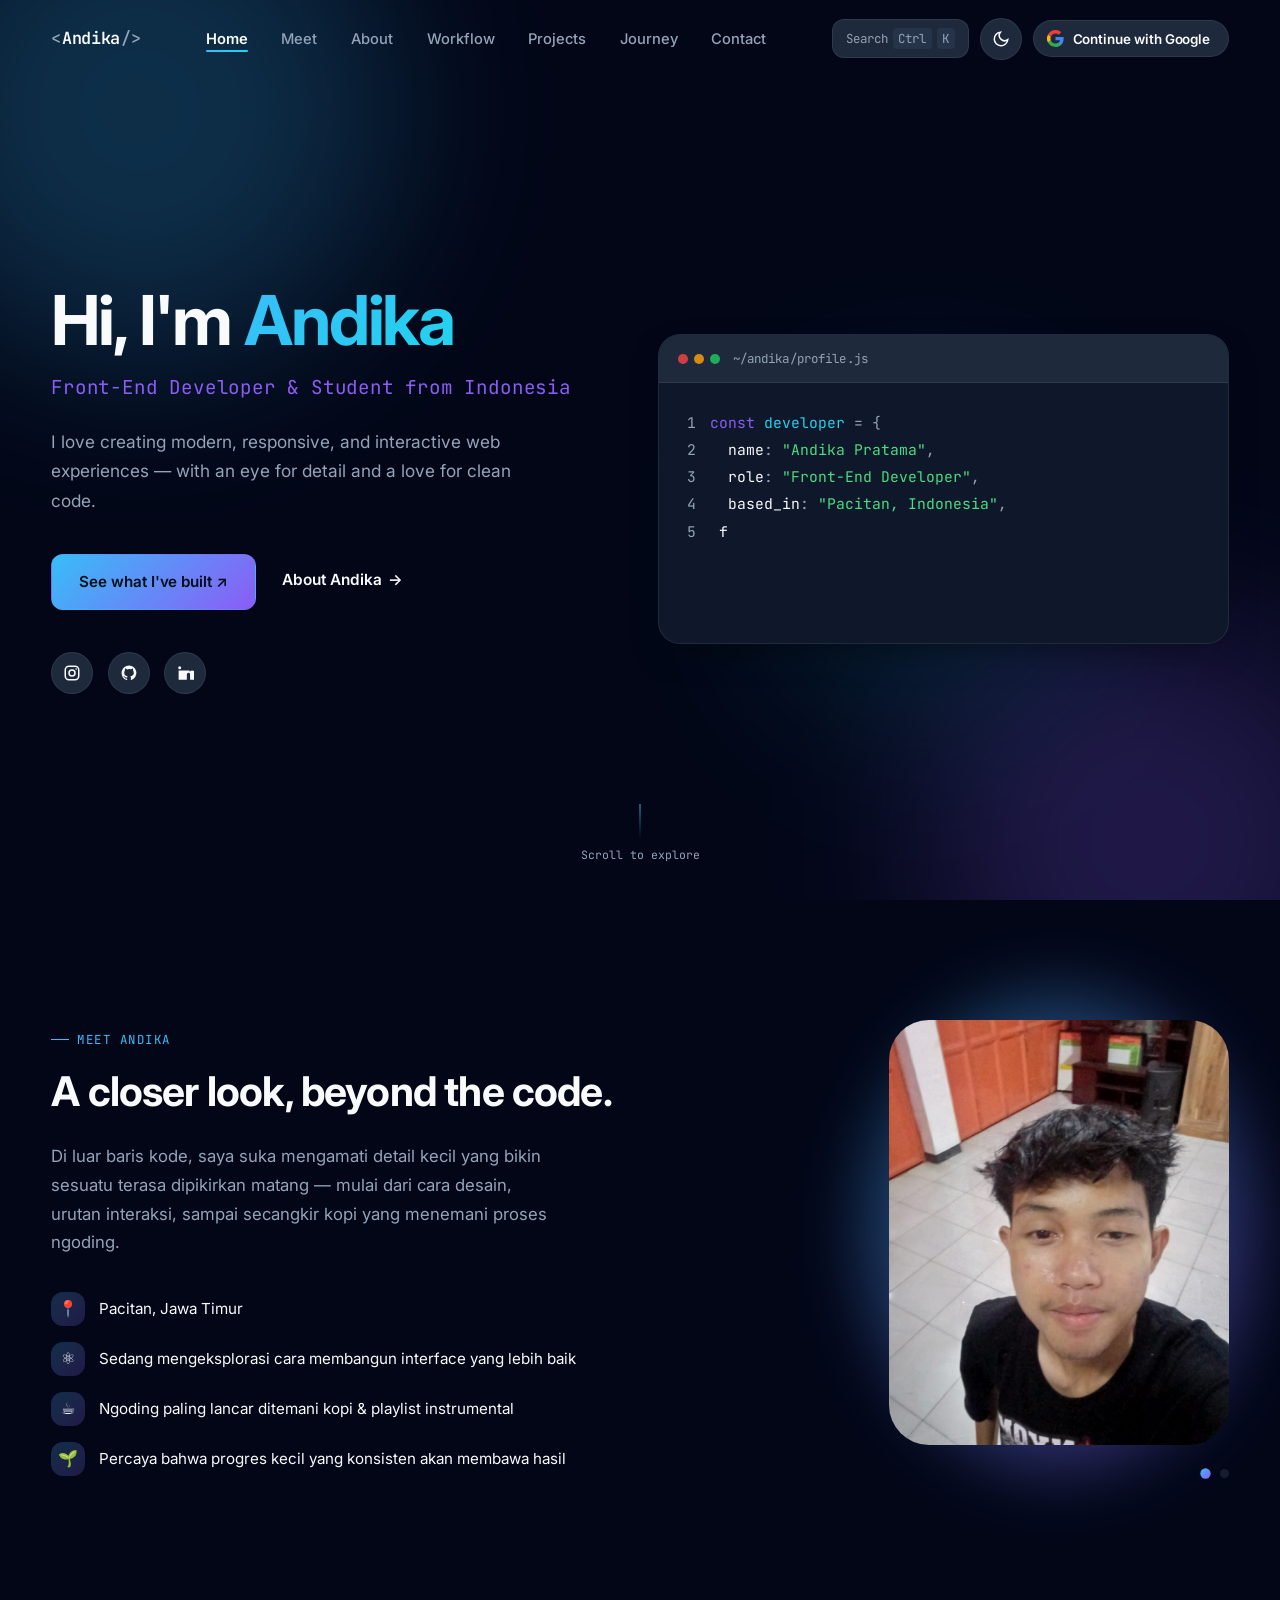
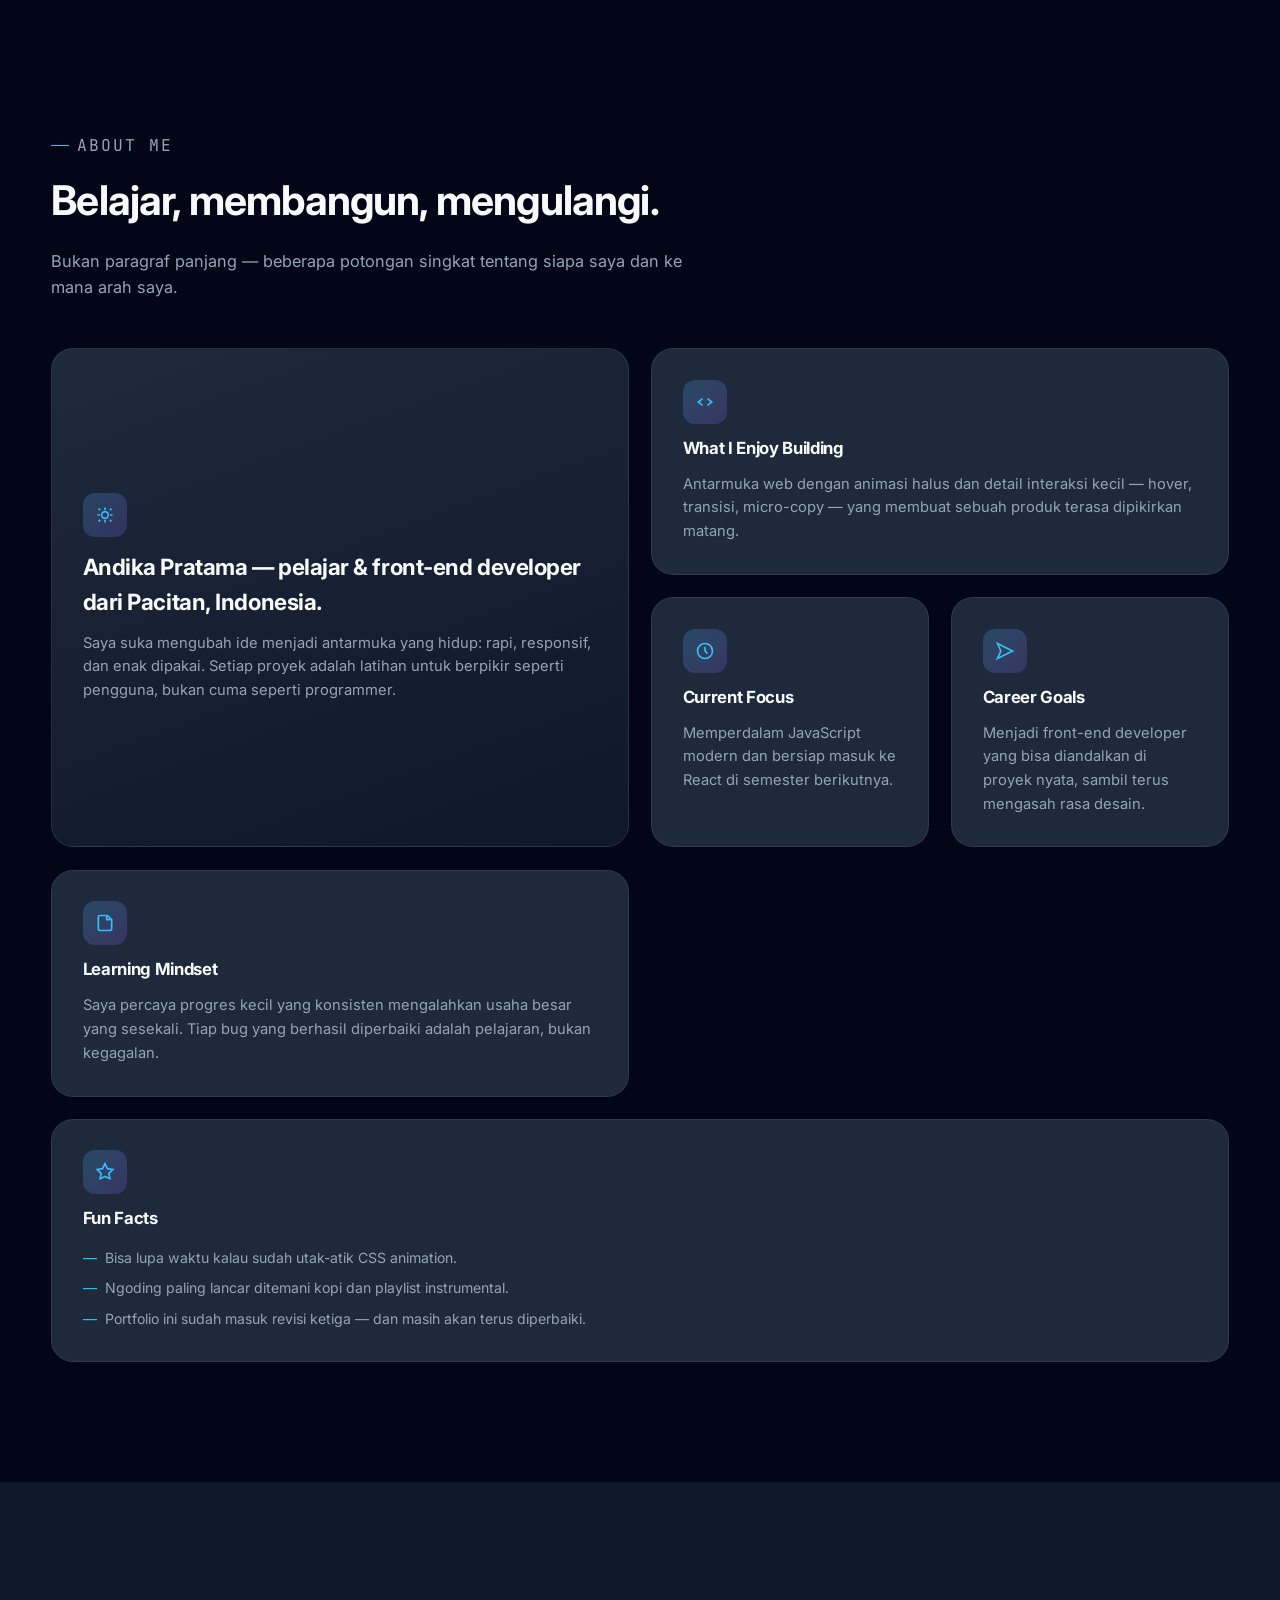
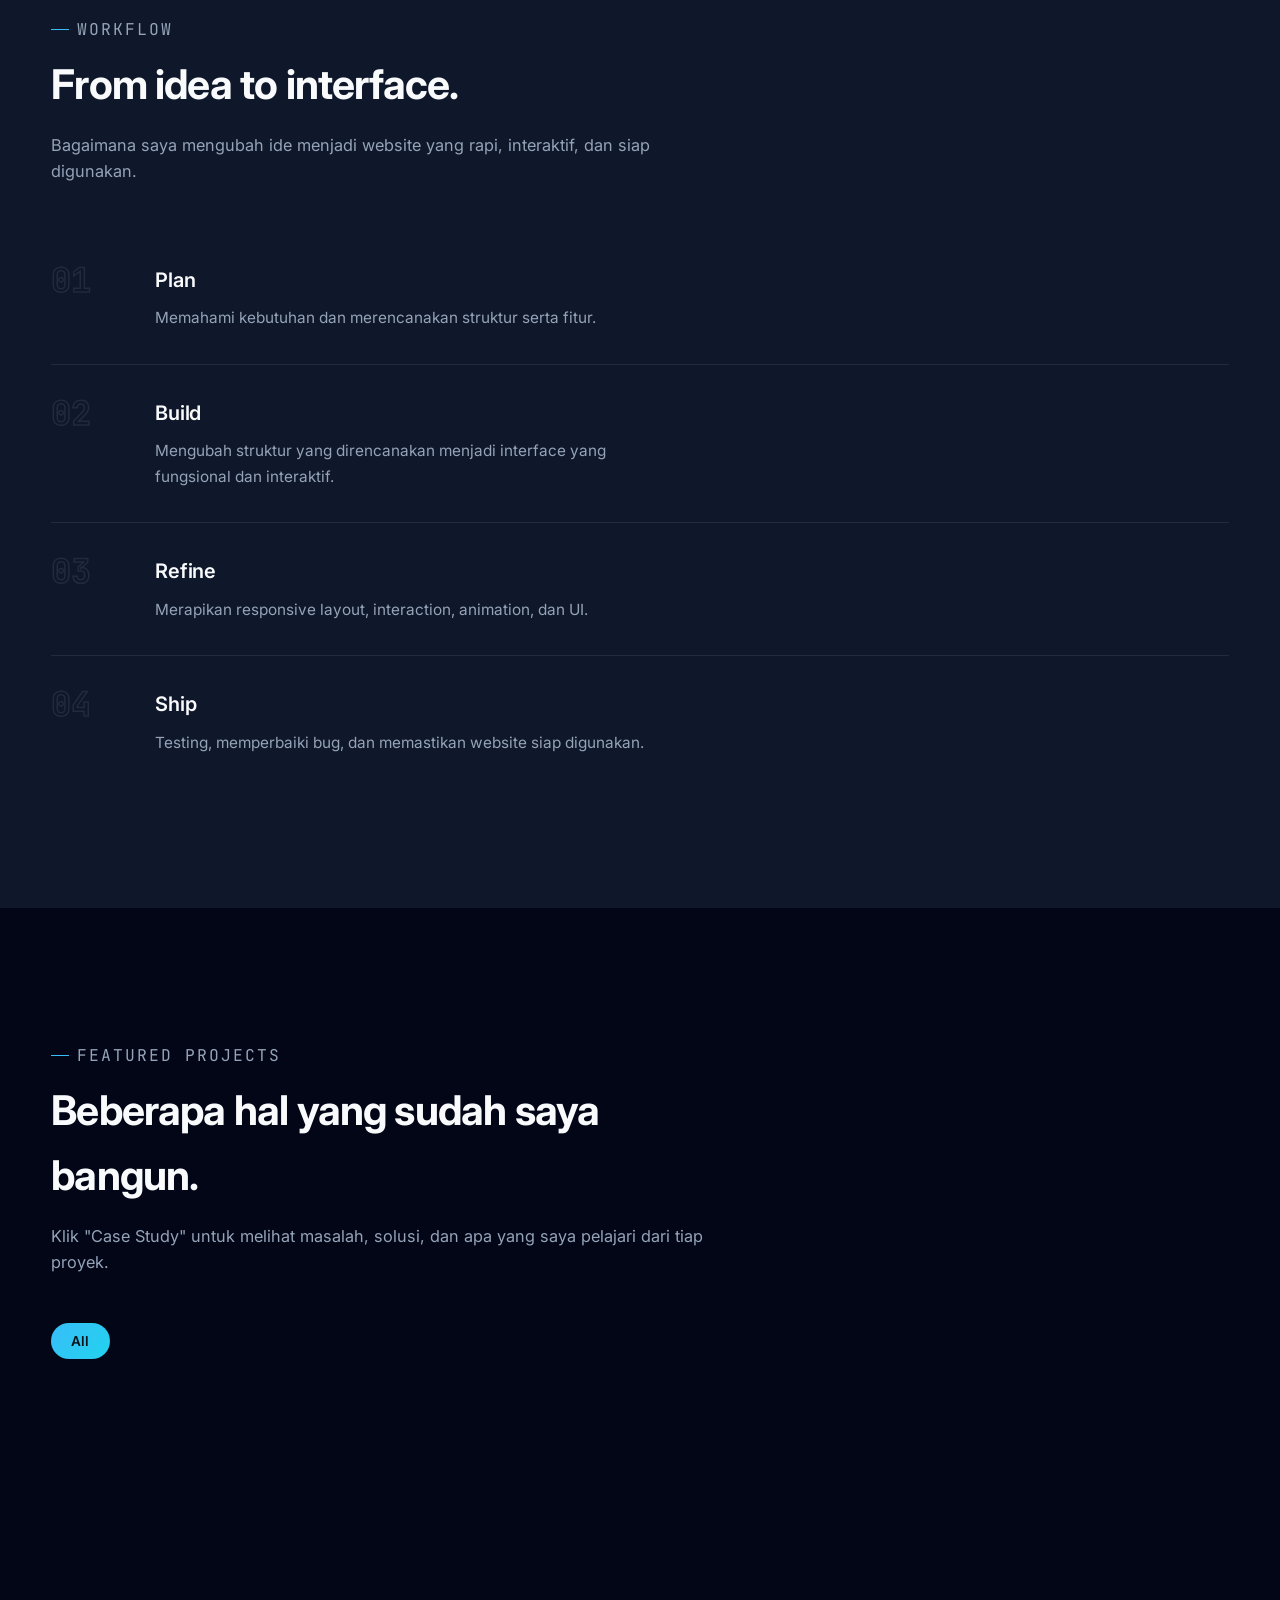
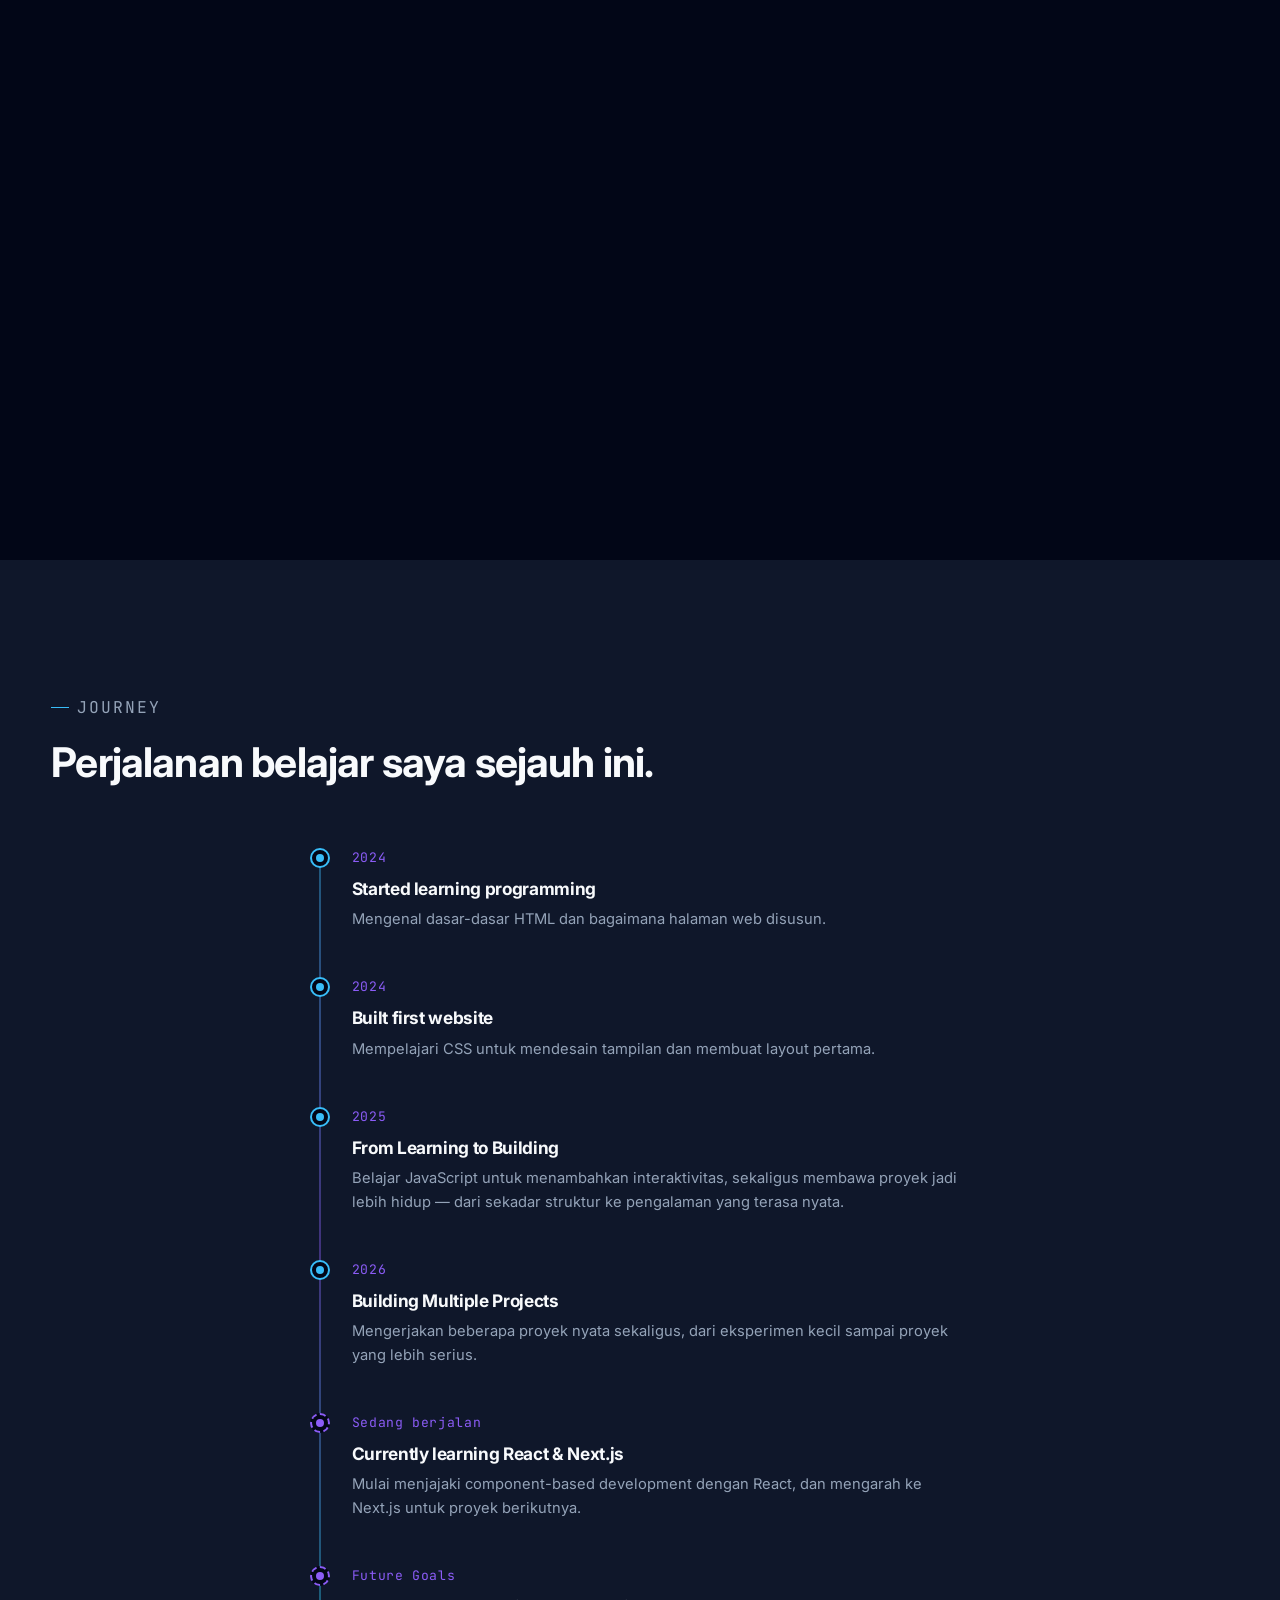
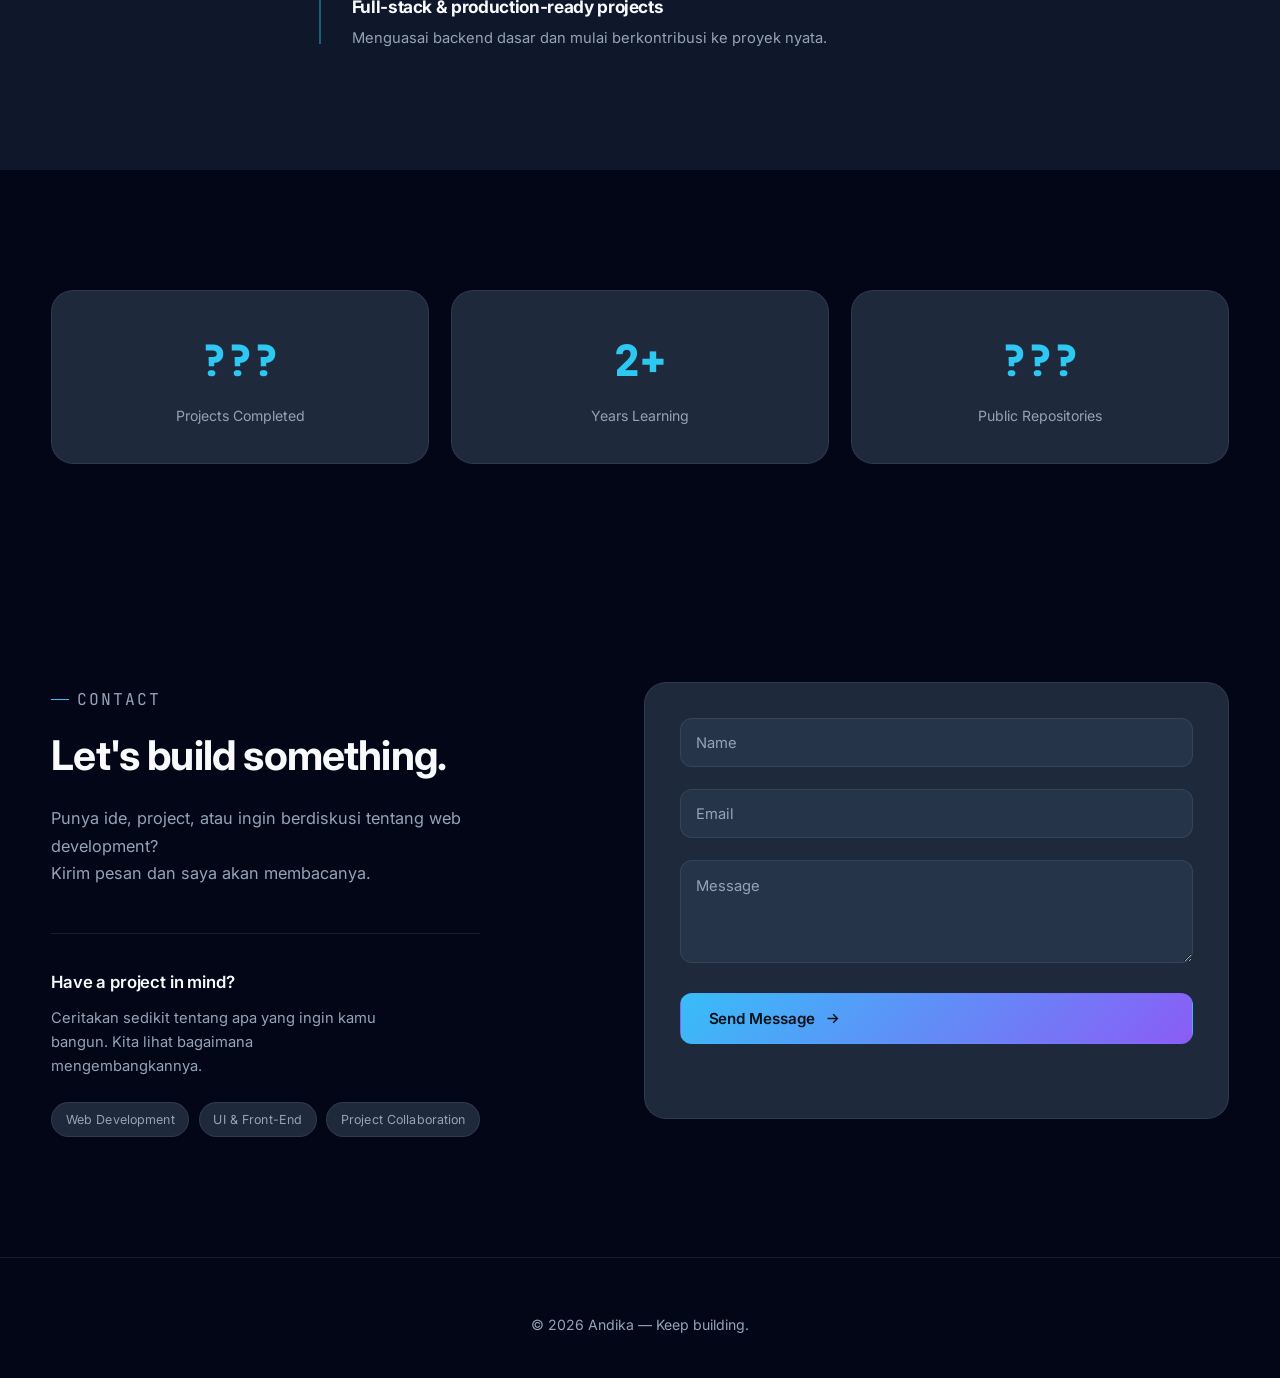
==== index.html @ 5f46a207 "Update index.html" ====
<!DOCTYPE html>
<html lang="id">
<head>
<meta charset="UTF-8">
<meta name="viewport" content="width=device-width, initial-scale=1.0">
<title>Andika Pratama — Front-End Developer</title>
<meta name="description" content="Portfolio Andika Pratama — Front-End Developer & Student dari Pacitan, Indonesia. Membangun pengalaman web modern, cepat, dan mudah diakses.">
<meta name="robots" content="index, follow">
<link rel="canonical" href="https://ndikaapratamaa.github.io/portfolio-v3/">

<!-- Open Graph -->
<meta property="og:type" content="website">
<meta property="og:title" content="Andika Pratama — Front-End Developer">
<meta property="og:description" content="Portfolio Andika Pratama — Front-End Developer & Student dari Pacitan, Indonesia.">
<meta property="og:image" content="assets/images/foto-andikaV1.jpg">
<meta property="og:url" content="https://ndikaapratamaa.github.io/portfolio-v3/">
<meta name="twitter:card" content="summary_large_image">
<meta name="theme-color" content="#020617">

<link rel="icon" type="image/jpeg" href="assets/images/foto-andikaV1.jpg">

<link rel="preconnect" href="https://fonts.googleapis.com">
<link rel="preconnect" href="https://fonts.gstatic.com" crossorigin>
<link href="https://fonts.googleapis.com/css2?family=Inter:wght@400;500;600;700;800&family=JetBrains+Mono:wght@400;500;600&display=swap" rel="stylesheet">

<link rel="stylesheet" href="css/style.css">
</head>
<body>

<a href="#main" class="skip-link">Lewati ke konten utama</a>

<!-- Loading screen -->
<div id="loader" aria-hidden="true">
  <div class="loader-mark">
    <p class="loader-line">$ <span class="type" id="loader-type"></span></p>
    <div class="loader-track"><div class="loader-fill"></div></div>
  </div>
</div>

<div id="scroll-progress"></div>
<!-- Navbar -->
<header class="navbar" id="navbar">
  <div class="container">
    <a href="#home" class="brand" aria-label="Andika — kembali ke beranda">
      <span class="brand-tag" aria-hidden="true">&lt;</span>Andika<span class="brand-tag" aria-hidden="true">/&gt;</span>
    </a>

    <nav aria-label="Navigasi utama">
      <div class="nav-links-wrap" id="nav-links-wrap">
        <ul class="nav-links" id="nav-links">
          <li><a href="#home" class="active">Home</a></li>
          <li><a href="#meet">Meet</a></li>
          <li><a href="#about">About</a></li>
          <li><a href="#workflow">Workflow</a></li>
          <li><a href="#projects">Projects</a></li>
          <li><a href="#journey">Journey</a></li>
          <li><a href="#contact">Contact</a></li>
        </ul>
      </div>
    </nav>

    <div class="nav-actions">
      <button class="kbd-hint" id="cmdk-trigger" aria-haspopup="dialog">
        Search <kbd>Ctrl</kbd><kbd>K</kbd>
      </button>
      <button class="icon-btn" id="theme-toggle" aria-label="Ganti tema" title="Ganti tema">
        <svg id="theme-icon" viewBox="0 0 24 24" fill="none" stroke="currentColor" stroke-width="2" stroke-linecap="round"><path d="M21 12.8A9 9 0 1 1 11.2 3 7 7 0 0 0 21 12.8Z"/></svg>
      </button>

      <!-- "Continue with Google" — placeholder only, see js/modules/auth.js -->
      <div class="auth-slot" id="auth-slot">
        <button class="google-btn js-ripple" id="google-signin-btn" type="button" aria-label="Continue with Google">
          <svg class="google-icon" viewBox="0 0 18 18" aria-hidden="true">
            <path fill="#4285F4" d="M17.64 9.2c0-.64-.06-1.25-.16-1.84H9v3.48h4.84c-.21 1.13-.84 2.09-1.8 2.73v2.27h2.91c1.7-1.57 2.69-3.88 2.69-6.64z"/>
            <path fill="#34A853" d="M9 18c2.43 0 4.47-.8 5.96-2.17l-2.91-2.27c-.81.54-1.85.86-3.05.86-2.34 0-4.33-1.58-5.04-3.71H.96v2.34C2.44 15.98 5.48 18 9 18z"/>
            <path fill="#FBBC05" d="M3.96 10.71a5.4 5.4 0 0 1 0-3.42V4.95H.96a9 9 0 0 0 0 8.1l3-2.34z"/>
            <path fill="#EA4335" d="M9 3.58c1.32 0 2.5.45 3.44 1.35l2.58-2.58C13.46.89 11.43 0 9 0 5.48 0 2.44 2.02.96 4.95l3 2.34C4.67 5.16 6.66 3.58 9 3.58z"/>
          </svg>
          <span class="google-btn-label">Continue with Google</span>
        </button>
      </div>

      <button class="hamburger" id="hamburger" aria-label="Buka pencarian navigasi" aria-controls="cmdk-overlay">
        <span></span><span></span><span></span>
      </button>
    </div>
  </div>
</header>

<main id="main">

  <!-- ============ HERO ============ -->
  <section id="home" class="hero">
    <div class="hero-blobs" aria-hidden="true">
      <div class="blob blob-1"></div>
      <div class="blob blob-2"></div>
      <div class="blob blob-3"></div>
    </div>

    <div class="container hero-grid">
      <div class="hero-content">
        <h1 data-reveal="up">Hi, I'm <span class="accent">Andika</span></h1>
        <p class="role-line" data-reveal="up">Front-End Developer &amp; Student from Indonesia</p>
        <p class="lead" data-reveal="up">I love creating modern, responsive, and interactive web experiences — with an eye for detail and a love for clean code.</p>

        <div class="hero-actions" data-reveal="up">
          <a href="#projects" class="btn js-ripple">See what I've built ↗</a>
          <a href="#about" class="hero-link-cta">About Andika <span class="hero-link-arrow">→</span></a>
        </div>

        <div class="hero-social" data-reveal="up">
          <a href="https://www.instagram.com/ndikaaprtmaaa/" target="_blank" rel="noopener noreferrer" class="icon-btn" aria-label="Instagram Andika" title="Instagram">
            <svg viewBox="0 0 24 24" fill="none" stroke="currentColor" stroke-width="2"><rect x="3" y="3" width="18" height="18" rx="5"/><circle cx="12" cy="12" r="4"/><circle cx="17.5" cy="6.5" r="1" fill="currentColor" stroke="none"/></svg>
          </a>
          <a href="https://github.com/ndikaapratamaa" target="_blank" rel="noopener noreferrer" class="icon-btn" aria-label="GitHub Andika" title="GitHub">
            <svg viewBox="0 0 24 24" fill="currentColor"><path d="M12 2a10 10 0 0 0-3.16 19.49c.5.09.68-.22.68-.48v-1.7c-2.78.6-3.37-1.34-3.37-1.34-.46-1.16-1.11-1.47-1.11-1.47-.91-.62.07-.6.07-.6 1 .07 1.53 1.03 1.53 1.03.89 1.53 2.34 1.09 2.91.83.09-.65.35-1.09.63-1.34-2.22-.25-4.56-1.11-4.56-4.94 0-1.09.39-1.98 1.03-2.68-.1-.25-.45-1.27.1-2.65 0 0 .84-.27 2.75 1.03A9.6 9.6 0 0 1 12 6.8c.85 0 1.7.11 2.5.34 1.9-1.3 2.75-1.03 2.75-1.03.55 1.38.2 2.4.1 2.65.64.7 1.03 1.59 1.03 2.68 0 3.84-2.34 4.68-4.57 4.93.36.31.68.92.68 1.85v2.74c0 .27.18.58.69.48A10 10 0 0 0 12 2Z"/></svg>
          </a>
          <a href="https://www.linkedin.com/" target="_blank" rel="noopener noreferrer" class="icon-btn" aria-label="LinkedIn Andika" title="LinkedIn">
            <svg viewBox="0 0 24 24" fill="currentColor"><path d="M6.94 5a2 2 0 1 1-4 0 2 2 0 0 1 4 0ZM3.5 8.75h6.86V21H3.5V8.75Zm7.98 0h6.57v1.68h.1c.92-1.66 3.16-1.68 3.16-1.68 3.38 0 4.36 2.22 4.36 5.11V21h-6.86v-6.09c0-1.45-.03-3.32-2.02-3.32-2.02 0-2.33 1.58-2.33 3.21V21h-6.98V8.75Z"/></svg>
          </a>
        </div>
      </div>

      <!-- Signature element: a live-typed terminal -->
      <div class="hero-visual" data-reveal="right">
        <div class="terminal">
          <div class="terminal-bar">
            <div class="term-dots"><span></span><span></span><span></span></div>
            <span class="path">~/andika/profile.js</span>
          </div>
          <div class="terminal-body" id="terminal-body" aria-live="polite"></div>
        </div>
      </div>
    </div>

    <div class="scroll-cue" aria-hidden="true"><span class="line"></span>Scroll to explore</div>
  </section>

  <!-- ============ MEET ANDIKA ============ -->
  <section id="meet" class="section-pad">
    <div class="container meet-grid">
      <div class="meet-content" data-reveal="left">
        <p class="eyebrow">Meet Andika</p>
        <h2>A closer look, beyond the code.</h2>
        <p class="meet-intro">Di luar baris kode, saya suka mengamati detail kecil yang bikin sesuatu terasa dipikirkan matang — mulai dari cara desain, urutan interaksi, sampai secangkir kopi yang menemani proses ngoding.</p>

        <ul class="meet-highlights">
          <li><span class="meet-highlight-icon" aria-hidden="true">📍</span> Pacitan, Jawa Timur</li>
          <li><span class="meet-highlight-icon" aria-hidden="true">⚛️</span> Sedang mengeksplorasi cara membangun interface yang lebih baik</li>
          <li><span class="meet-highlight-icon" aria-hidden="true">☕</span> Ngoding paling lancar ditemani kopi &amp; playlist instrumental</li>
          <li><span class="meet-highlight-icon" aria-hidden="true">🌱</span> Percaya bahwa progres kecil yang konsisten akan membawa hasil</li>
        </ul>
      </div>

      <div class="meet-photo" data-reveal="right" aria-label="Galeri foto Andika Pratama">
        <div class="meet-frame">
          <div class="meet-viewer">
            <img src="assets/images/foto-andikaV1.jpg" alt="Andika Pratama — foto 1" class="meet-slide is-active" loading="lazy">
            <img src="assets/images/foto-andikaV2.jpg" alt="Andika Pratama — foto 2" class="meet-slide" loading="lazy">
          </div>
        </div>

        <div class="meet-dots" id="meet-dots" role="tablist" aria-label="Pilih foto">
          <button type="button" class="meet-dot is-active" role="tab" aria-selected="true" aria-label="Foto 1" data-index="0"></button>
          <button type="button" class="meet-dot" role="tab" aria-selected="false" aria-label="Foto 2" data-index="1"></button>
        </div>
      </div>
    </div>
  </section>

  <!-- ============ ABOUT (bento grid) ============ -->
  <section id="about" class="section-pad">
    <div class="container">
      <div class="section-head" data-reveal="up">
        <p class="eyebrow">About Me</p>
        <h2>Belajar, membangun, mengulangi.</h2>
        <p>Bukan paragraf panjang — beberapa potongan singkat tentang siapa saya dan ke mana arah saya.</p>
      </div>

      <div class="bento">
        <div class="bento-card span-2 row-2 lead-card" data-reveal="up">
          <div class="icon-wrap"><svg viewBox="0 0 24 24" fill="none" stroke="currentColor" stroke-width="2"><circle cx="12" cy="12" r="4"/><path d="M12 3v3M12 18v3M4.2 4.2l2.1 2.1M17.7 17.7l2.1 2.1M3 12h3M18 12h3M4.2 19.8l2.1-2.1M17.7 6.3l2.1-2.1"/></svg></div>
          <h3>Andika Pratama — pelajar &amp; front-end developer dari Pacitan, Indonesia.</h3>
          <p>Saya suka mengubah ide menjadi antarmuka yang hidup: rapi, responsif, dan enak dipakai. Setiap proyek adalah latihan untuk berpikir seperti pengguna, bukan cuma seperti programmer.</p>
        </div>

        <div class="bento-card span-2" data-reveal="up" style="transition-delay:.06s">
          <div class="icon-wrap"><svg viewBox="0 0 24 24" fill="none" stroke="currentColor" stroke-width="2"><path d="M9 8 4 12l5 4M15 8l5 4-5 4"/></svg></div>
          <h3>What I Enjoy Building</h3>
          <p>Antarmuka web dengan animasi halus dan detail interaksi kecil — hover, transisi, micro-copy — yang membuat sebuah produk terasa dipikirkan matang.</p>
        </div>

        <div class="bento-card" data-reveal="up" style="transition-delay:.12s">
          <div class="icon-wrap"><svg viewBox="0 0 24 24" fill="none" stroke="currentColor" stroke-width="2"><circle cx="12" cy="12" r="9"/><path d="M12 7v5l3 3"/></svg></div>
          <h3>Current Focus</h3>
          <p>Memperdalam JavaScript modern dan bersiap masuk ke React di semester berikutnya.</p>
        </div>

        <div class="bento-card" data-reveal="up" style="transition-delay:.18s">
          <div class="icon-wrap"><svg viewBox="0 0 24 24" fill="none" stroke="currentColor" stroke-width="2"><path d="m3 3 18 9-18 9 4-9-4-9Z"/></svg></div>
          <h3>Career Goals</h3>
          <p>Menjadi front-end developer yang bisa diandalkan di proyek nyata, sambil terus mengasah rasa desain.</p>
        </div>

        <div class="bento-card span-2" data-reveal="up" style="transition-delay:.24s">
          <div class="icon-wrap"><svg viewBox="0 0 24 24" fill="none" stroke="currentColor" stroke-width="2"><path d="M4 19V5a2 2 0 0 1 2-2h9l5 5v11a2 2 0 0 1-2 2H6a2 2 0 0 1-2-2Z"/><path d="M14 3v5h5"/></svg></div>
          <h3>Learning Mindset</h3>
          <p>Saya percaya progres kecil yang konsisten mengalahkan usaha besar yang sesekali. Tiap bug yang berhasil diperbaiki adalah pelajaran, bukan kegagalan.</p>
        </div>

        <div class="bento-card span-4" data-reveal="up" style="transition-delay:.3s">
          <div class="icon-wrap"><svg viewBox="0 0 24 24" fill="none" stroke="currentColor" stroke-width="2"><path d="M12 17.3 6.2 20l1.1-6.4L2.6 9l6.5-1L12 2l2.9 6 6.5 1-4.7 4.6 1.1 6.4Z"/></svg></div>
          <h3>Fun Facts</h3>
          <ul class="fun-fact-list">
            <li>Bisa lupa waktu kalau sudah utak-atik CSS animation.</li>
            <li>Ngoding paling lancar ditemani kopi dan playlist instrumental.</li>
            <li>Portfolio ini sudah masuk revisi ketiga — dan masih akan terus diperbaiki.</li>
          </ul>
        </div>
      </div>
    </div>
  </section>

  <!-- ============ WORKFLOW ============ -->
  <section id="workflow" class="section-pad" style="background:var(--surface)">
    <div class="container">
      <div class="section-head" data-reveal="up">
        <p class="eyebrow">Workflow</p>
        <h2>From idea to interface.</h2>
        <p>Bagaimana saya mengubah ide menjadi website yang rapi, interaktif, dan siap digunakan.</p>
      </div>

      <div class="workflow-list">
        <div class="workflow-step" data-reveal="up">
          <span class="workflow-num">01</span>
          <div class="workflow-body">
            <h3>Plan</h3>
            <p>Memahami kebutuhan dan merencanakan struktur serta fitur.</p>
          </div>
        </div>
        <div class="workflow-step" data-reveal="up" style="transition-delay:.08s">
          <span class="workflow-num">02</span>
          <div class="workflow-body">
            <h3>Build</h3>
            <p>Mengubah struktur yang direncanakan menjadi interface yang fungsional dan interaktif.</p>
          </div>
        </div>
        <div class="workflow-step" data-reveal="up" style="transition-delay:.16s">
          <span class="workflow-num">03</span>
          <div class="workflow-body">
            <h3>Refine</h3>
            <p>Merapikan responsive layout, interaction, animation, dan UI.</p>
          </div>
        </div>
        <div class="workflow-step" data-reveal="up" style="transition-delay:.24s">
          <span class="workflow-num">04</span>
          <div class="workflow-body">
            <h3>Ship</h3>
            <p>Testing, memperbaiki bug, dan memastikan website siap digunakan.</p>
          </div>
        </div>
      </div>
    </div>
  </section>

  <!-- ============ PROJECTS ============ -->
  <section id="projects" class="section-pad">
    <div class="container">
      <div class="section-head" data-reveal="up">
        <p class="eyebrow">Featured Projects</p>
        <h2>Beberapa hal yang sudah saya bangun.</h2>
        <p>Klik "Case Study" untuk melihat masalah, solusi, dan apa yang saya pelajari dari tiap proyek.</p>
      </div>

      <div class="filter-bar" data-reveal="up" role="group" aria-label="Filter proyek">
        <button class="filter-btn active" data-filter="all">All</button>
      </div>

      <div class="project-grid" id="project-grid"><!-- Rendered by js/modules/projects.js from PROJECTS data --></div>
    </div>
  </section>

  <!-- Case study modal (populated dynamically) -->
  <div class="modal-overlay" id="project-modal" role="dialog" aria-modal="true" aria-labelledby="modal-title">
    <div class="modal">
      <button class="modal-close" id="modal-close" aria-label="Tutup">
        <svg width="16" height="16" viewBox="0 0 24 24" fill="none" stroke="currentColor" stroke-width="2"><path d="M6 6l12 12M18 6 6 18"/></svg>
      </button>
      <h3 id="modal-title"></h3>

      <div class="modal-section"><h4>Problem</h4><p id="modal-problem"></p></div>
      <div class="modal-section"><h4>Solution</h4><p id="modal-solution"></p></div>
      <div class="modal-section"><h4>Features</h4><ul id="modal-features"></ul></div>
      <div class="modal-section"><h4>Challenges</h4><p id="modal-challenges"></p></div>
      <div class="modal-section"><h4>What I Learned</h4><p id="modal-learned"></p></div>

      <div class="modal-actions">
        <a id="modal-github" href="#" target="_blank" rel="noopener noreferrer" class="btn btn-outline btn-sm">GitHub</a>
        <a id="modal-live" href="#" target="_blank" rel="noopener noreferrer" class="btn btn-sm">Live Demo</a>
      </div>
    </div>
  </div>

  <!-- ============ JOURNEY / EXPERIENCE ============ -->
  <section id="journey" class="section-pad" style="background:var(--surface)">
    <div class="container">
      <div class="section-head" data-reveal="up">
        <p class="eyebrow">Journey</p>
        <h2>Perjalanan belajar saya sejauh ini.</h2>
      </div>

      <div class="timeline">
        <div class="timeline-item" data-reveal="left">
          <div class="timeline-dot"></div>
          <span class="timeline-year">2024</span>
          <h3>Started learning programming</h3>
          <p>Mengenal dasar-dasar HTML dan bagaimana halaman web disusun.</p>
        </div>
        <div class="timeline-item" data-reveal="left" style="transition-delay:.06s">
          <div class="timeline-dot"></div>
          <span class="timeline-year">2024</span>
          <h3>Built first website</h3>
          <p>Mempelajari CSS untuk mendesain tampilan dan membuat layout pertama.</p>
        </div>
        <div class="timeline-item" data-reveal="left" style="transition-delay:.12s">
          <div class="timeline-dot"></div>
          <span class="timeline-year">2025</span>
          <h3>From Learning to Building</h3>
          <p>Belajar JavaScript untuk menambahkan interaktivitas, sekaligus membawa proyek jadi lebih hidup — dari sekadar struktur ke pengalaman yang terasa nyata.</p>
        </div>
        <div class="timeline-item" data-reveal="left" style="transition-delay:.18s">
          <div class="timeline-dot"></div>
          <span class="timeline-year">2026</span>
          <h3>Building Multiple Projects</h3>
          <p>Mengerjakan beberapa proyek nyata sekaligus, dari eksperimen kecil sampai proyek yang lebih serius.</p>
        </div>
        <div class="timeline-item is-future" data-reveal="left" style="transition-delay:.24s">
          <div class="timeline-dot"></div>
          <span class="timeline-year">Sedang berjalan</span>
          <h3>Currently learning React &amp; Next.js</h3>
          <p>Mulai menjajaki component-based development dengan React, dan mengarah ke Next.js untuk proyek berikutnya.</p>
        </div>
        <div class="timeline-item is-future" data-reveal="left" style="transition-delay:.3s">
          <div class="timeline-dot"></div>
          <span class="timeline-year">Future Goals</span>
          <h3>Full-stack &amp; production-ready projects</h3>
          <p>Menguasai backend dasar dan mulai berkontribusi ke proyek nyata.</p>
        </div>
      </div>
    </div>
  </section>

  <!-- ============ STATISTICS ============ -->
  <section class="section-pad">
    <div class="container">
      <div class="stats-grid">
        <div class="stat-card" data-reveal="up">
          <div class="stat-number">???</div>
          <p class="stat-label">Projects Completed</p>
        </div>
        <div class="stat-card" data-reveal="up" style="transition-delay:.08s">
          <div class="stat-number" data-count="2" data-suffix="+">0</div>
          <p class="stat-label">Years Learning</p>
        </div>
        <div class="stat-card" data-reveal="up" style="transition-delay:.16s">
          <div class="stat-number">???</div>
          <p class="stat-label">Public Repositories</p>
        </div>
      </div>
    </div>
  </section>

  <!-- ============ CONTACT ============ -->
  <section id="contact" class="section-pad">
    <div class="container">
      <div class="contact-grid">
        <div class="contact-lead" data-reveal="left">
          <p class="eyebrow">Contact</p>
          <h2>Let's build something.</h2>
          <p>Punya ide, project, atau ingin berdiskusi tentang web development?<br>Kirim pesan dan saya akan membacanya.</p>

          <div class="contact-support">
            <h3>Have a project in mind?</h3>
            <p>Ceritakan sedikit tentang apa yang ingin kamu bangun. Kita lihat bagaimana mengembangkannya.</p>
            <ul class="contact-tags">
              <li>Web Development</li>
              <li>UI &amp; Front-End</li>
              <li>Project Collaboration</li>
            </ul>
          </div>
        </div>

        <form class="contact-form" id="contact-form" data-reveal="right" novalidate>
          <div class="form-field">
            <input type="text" id="name" name="name" placeholder=" " required autocomplete="name">
            <label for="name">Name</label>
          </div>
          <div class="form-field">
            <input type="email" id="email" name="email" placeholder=" " required autocomplete="email">
            <label for="email">Email</label>
          </div>
          <div class="form-field">
            <textarea id="message" name="message" rows="4" placeholder=" " required></textarea>
            <label for="message">Message</label>
          </div>
          <button type="submit" class="btn js-ripple">
            <span>Send Message</span>
            <svg width="17" height="17" viewBox="0 0 24 24" fill="none" stroke="currentColor" stroke-width="2"><path d="M5 12h14M13 6l6 6-6 6"/></svg>
          </button>
          <p class="form-status" id="form-status" role="status" aria-live="polite"></p>
        </form>
      </div>
    </div>
  </section>

</main>

<!-- ============ FOOTER: closing experience ============ -->
<footer class="site-footer">
  <div class="container">
    <p class="footer-copyright">&copy; 2026 Andika — Keep building.</p>
  </div>
</footer>

<button id="back-to-top" aria-label="Kembali ke atas">
  <svg viewBox="0 0 24 24" fill="none" stroke="currentColor" stroke-width="2"><path d="m5 12 7-7 7 7M12 5v15"/></svg>
</button>

<!-- ============ COMMAND PALETTE (Ctrl/Cmd + K) ============ -->
<div class="cmdk-overlay" id="cmdk-overlay" role="dialog" aria-modal="true" aria-label="Command palette">
  <div class="cmdk">
    <div class="cmdk-input-row">
      <svg viewBox="0 0 24 24" fill="none" stroke="currentColor" stroke-width="2"><circle cx="11" cy="11" r="7"/><path d="m21 21-4.3-4.3"/></svg>
      <input type="text" id="cmdk-input" placeholder="Cari halaman atau proyek..." aria-label="Cari">
      <span class="cmdk-esc">Esc</span>
    </div>
    <div class="cmdk-list" id="cmdk-list"></div>
  </div>
</div>

<script type="module" src="js/main.js"></script>
</body>
</html>
---- css/style.css ----
:root{
  --bg: #020617;
  --surface: #0F172A;
  --card: #1E293B;
  --card-2: #263449;
  --primary: #38BDF8;
  --secondary: #8B5CF6;
  --accent: #22D3EE;
  --text: #F8FAFC;
  --muted: #94A3B8;
  --border: rgba(148, 163, 184, 0.14);

  --radius-sm: 12px;
  --radius-md: 16px;
  --radius-lg: 22px;

  --shadow-soft: 0 14px 40px -18px rgba(0,0,0,0.6);
  --shadow-glow: 0 0 0 1px rgba(56,189,248,0.16), 0 18px 36px -18px rgba(56,189,248,0.28);

  --font-body: 'Inter Variable', 'Inter', system-ui, -apple-system, sans-serif;
  --font-mono: 'JetBrains Mono', ui-monospace, monospace;

  --ease: cubic-bezier(0.16, 1, 0.3, 1);
  --ease-spring: cubic-bezier(.34, 1.56, .64, 1);
  --nav-h: 78px;
}

html.light-mode{
  --bg: #F8FAFC;
  --surface: #EEF2F7;
  --card: #FFFFFF;
  --card-2: #F1F5F9;
  --text: #0F172A;
  --muted: #55617A;
  --border: rgba(15, 23, 42, 0.1);
  --shadow-soft: 0 14px 40px -20px rgba(15,23,42,0.2);
}

/* ---------- Reset ---------- */
*, *::before, *::after{ box-sizing: border-box; }
html{ scroll-behavior: smooth; }
body{
  margin: 0; background: var(--bg); color: var(--text);
  font-family: var(--font-body); line-height: 1.6; overflow-x: hidden;
  transition: background .4s var(--ease), color .4s var(--ease);
}
img{ max-width: 100%; display: block; }
a{ color: inherit; text-decoration: none; }
ul{ list-style: none; margin: 0; padding: 0; }
button, input, textarea{ font-family: inherit; }
button{ cursor: pointer; }
h1,h2,h3,h4{ margin: 0; font-weight: 700; letter-spacing: -0.02em; }
p{ margin: 0; }
section{ position: relative; }
section[id]{ scroll-margin-top: var(--nav-h); }

@media (prefers-reduced-motion: reduce){
  *, *::before, *::after{
    animation-duration: .001ms !important; animation-iteration-count: 1 !important;
    transition-duration: .001ms !important; scroll-behavior: auto !important;
  }
}

a:focus-visible, button:focus-visible, input:focus-visible, textarea:focus-visible{
  outline: 2px solid var(--primary);
  outline-offset: 3px;
  border-radius: 6px;
  box-shadow: 0 0 0 5px color-mix(in srgb, var(--primary) 18%, transparent);
}

.skip-link{
  position: absolute; left: 1rem; top: -60px;
  background: var(--primary); color: #041018;
  padding: .7rem 1.2rem; border-radius: var(--radius-sm);
  font-weight: 600; z-index: 1200; transition: top .25s var(--ease);
}
.skip-link:focus{ top: 1rem; }

/* ---------- Utility ---------- */
.container{ width: min(1240px, 92%); margin-inline: auto; }
.eyebrow{
  font-family: var(--font-mono); font-size: .78rem; letter-spacing: .12em;
  text-transform: uppercase; color: var(--primary);
  display: inline-flex; align-items: center; gap: .5rem;
}
.eyebrow::before{ content: ""; width: 18px; height: 1px; background: var(--primary); }
.section-head{ max-width: 660px; margin: 0 0 3rem; }
.section-head h2{ font-size: clamp(1.9rem, 3.2vw, 2.7rem); margin-top: .6rem; }
.section-head p{ color: var(--muted); margin-top: .9rem; font-size: 1.02rem; }
.section-pad{ padding: 7.5rem 0; }
@media (max-width: 640px){ .section-pad{ padding: 4.5rem 0; } }

.btn{
  --btn-fg: #041018;
  position: relative; display: inline-flex; align-items: center; gap: .6rem;
  padding: .95rem 1.7rem; border-radius: var(--radius-sm);
  font-weight: 600; font-size: .95rem; letter-spacing: -0.005em; border: 1px solid transparent;
  background: linear-gradient(135deg, var(--primary), var(--secondary));
  color: var(--btn-fg); overflow: hidden; isolation: isolate;
  transition: transform .25s var(--ease), box-shadow .3s var(--ease), filter .3s var(--ease);
}
.btn:hover{ transform: translateY(-2px); box-shadow: var(--shadow-glow); filter: brightness(1.04); }
.btn:active{ transform: translateY(0); box-shadow: none; filter: brightness(.98); }
.btn.btn-outline{ background: transparent; color: var(--text); border-color: var(--border); }
.btn.btn-outline:hover{ border-color: var(--primary); background: color-mix(in srgb, var(--primary) 6%, transparent); }
.btn.btn-ghost{ background: var(--card); color: var(--text); border-color: var(--border); }
.btn.btn-ghost:hover{ border-color: var(--primary); }
.btn.btn-sm{ padding: .6rem 1.1rem; font-size: .85rem; }
.btn .ripple{
  position: absolute; border-radius: 50%; transform: scale(0);
  background: rgba(255,255,255,0.45); pointer-events: none; animation: ripple .6s ease-out forwards;
}
@keyframes ripple{ to{ transform: scale(3); opacity: 0; } }

.glass{
  background: color-mix(in srgb, var(--card) 78%, transparent);
  border: 1px solid var(--border);
  backdrop-filter: blur(16px); -webkit-backdrop-filter: blur(16px);
  border-radius: var(--radius-lg);
}

[data-reveal]{ opacity: 0; transition: opacity .8s var(--ease), transform .8s var(--ease); }
[data-reveal="up"]{ transform: translateY(28px); }
[data-reveal="left"]{ transform: translateX(-32px); }
[data-reveal="right"]{ transform: translateX(32px); }
[data-reveal="scale"]{ transform: scale(.92); }
[data-reveal].in-view{ opacity: 1; transform: none; }

/* ---------- Loading screen ---------- */
#loader{
  position: fixed; inset: 0; z-index: 9999; background: var(--bg);
  display: flex; align-items: center; justify-content: center;
  transition: opacity .6s var(--ease), visibility .6s var(--ease);
}
#loader.is-hidden{ opacity: 0; visibility: hidden; }
.loader-mark{ display: flex; flex-direction: column; align-items: center; gap: 1rem; font-family: var(--font-mono); }
.loader-line{ font-size: 1rem; color: var(--muted); }
.loader-line .type{ color: var(--accent); }
.loader-track{ width: 180px; height: 3px; background: var(--border); border-radius: 3px; overflow: hidden; }
.loader-fill{ height: 100%; width: 0%; background: linear-gradient(90deg, var(--primary), var(--accent)); animation: loaderFill 1.4s var(--ease) forwards; }
@keyframes loaderFill{ to{ width: 100%; } }

/* ---------- Scroll progress ---------- */
#scroll-progress{
  position: fixed; top: 0; left: 0; height: 3px;
  background: linear-gradient(90deg, var(--primary), var(--accent), var(--secondary));
  width: 0%; z-index: 1001; transition: width .1s linear;
}

/* ---------- Navbar ---------- */
.navbar{
  position: fixed; top: 0; left: 0; right: 0; z-index: 900; height: var(--nav-h);
  display: flex; align-items: center; border-bottom: 1px solid transparent;
  transition: background .45s var(--ease), border-color .45s var(--ease), height .35s var(--ease), backdrop-filter .45s var(--ease);
}
.navbar.scrolled{
  background: color-mix(in srgb, var(--bg) 70%, transparent);
  backdrop-filter: blur(20px) saturate(140%);
  -webkit-backdrop-filter: blur(20px) saturate(140%);
  border-bottom-color: var(--border); height: 66px;
}
.navbar .container{ display: flex; align-items: center; justify-content: space-between; }
.brand{
  display: inline-flex; align-items: baseline; gap: 1px;
  font-family: var(--font-mono); font-size: 1.05rem; font-weight: 600;
  letter-spacing: -0.02em; color: var(--text);
}
.brand-tag{ color: var(--muted); font-weight: 500; transition: color .35s var(--ease); }
.brand:hover .brand-tag{ color: var(--primary); }
.nav-links{ display: flex; gap: 2.1rem; }
.nav-links a{
  font-size: .92rem; font-weight: 500; color: var(--muted);
  position: relative; padding-bottom: 4px; transition: color .25s var(--ease);
}
.nav-links a::after{
  content: ""; position: absolute; left: 0; bottom: 0; width: 0; height: 2px;
  border-radius: 2px;
  background: linear-gradient(90deg, var(--primary), var(--accent)); transition: width .3s var(--ease);
}
.nav-links a:hover{ color: var(--text); }
.nav-links a:hover::after{ width: 100%; }
.nav-links a.active{ color: var(--text); font-weight: 600; }
.nav-links a.active::after{ width: 100%; }

.nav-actions{ display: flex; align-items: center; gap: .7rem; }
.icon-btn{
  width: 42px; height: 42px; border-radius: 50%; display: grid; place-items: center;
  border: 1px solid var(--border); background: var(--card); color: var(--text);
  transition: transform .3s var(--ease-spring), border-color .3s;
}
.icon-btn:hover{ transform: translateY(-2px); border-color: var(--primary); }
.icon-btn:hover svg{ transform: scale(1.08); }
.icon-btn svg{ width: 18px; height: 18px; transition: transform .25s var(--ease); }

.kbd-hint{
  display: inline-flex; align-items: center; gap: .3rem;
  font-family: var(--font-mono); font-size: .78rem; color: var(--muted);
  padding: .5rem .8rem; border-radius: var(--radius-sm);
  border: 1px solid var(--border); background: var(--card);
  transition: border-color .3s;
}
.kbd-hint:hover{ border-color: var(--primary); color: var(--text); }
.kbd-hint kbd{ font-family: var(--font-mono); background: var(--card-2); padding: .1rem .35rem; border-radius: 4px; }
@media (max-width: 980px){ .kbd-hint{ display: none; } }

.hamburger{ display: none; width: 42px; height: 42px; border-radius: 50%; border: 1px solid var(--border); background: var(--card); flex-direction: column; align-items: center; justify-content: center; gap: 4px; }
.hamburger span{ width: 18px; height: 2px; background: var(--text); border-radius: 2px; transition: transform .3s var(--ease), opacity .3s; }
.hamburger.open span:nth-child(1){ transform: translateY(6px) rotate(45deg); }
.hamburger.open span:nth-child(2){ opacity: 0; }
.hamburger.open span:nth-child(3){ transform: translateY(-6px) rotate(-45deg); }

@media (max-width: 900px){
  /* .nav-links-wrap is no longer opened by anything — #hamburger now
     opens #cmdk-overlay directly (see js/modules/command-palette.js), so
     the mobile menu is the exact same command-palette UI as desktop.
     Nothing to size/animate here any more; just make sure it stays
     invisible and out of the way. */
  .nav-links-wrap{ display: none; }
  .hamburger{ display: flex; }
}

/* ---------- Hero ---------- */
.hero{ min-height: 100vh; display: flex; align-items: center; padding-top: var(--nav-h); overflow: hidden; }
.hero-blobs{ position: absolute; inset: 0; z-index: -1; }
.blob{ position: absolute; border-radius: 50%; filter: blur(90px); opacity: .22; animation: float 18s ease-in-out infinite; }
.blob-1{ width: 500px; height: 500px; background: var(--primary); top: -140px; left: -110px; }
.blob-2{ width: 440px; height: 440px; background: var(--secondary); bottom: -160px; right: -90px; animation-delay: -5s; }
.blob-3{ width: 320px; height: 320px; background: var(--accent); top: 45%; left: 60%; animation-delay: -9s; opacity: .13; }
@keyframes float{ 0%,100%{ transform: translate(0,0) scale(1); } 50%{ transform: translate(30px,-30px) scale(1.08); } }

.hero-grid{ display: grid; grid-template-columns: 1fr 1.05fr; gap: 4rem; align-items: center; }

.hero h1{ font-size: clamp(2.6rem, 5.6vw, 4.3rem); line-height: 1.05; letter-spacing: -0.03em; }
.hero h1 .accent{
  background: linear-gradient(135deg, var(--primary), var(--accent));
  -webkit-background-clip: text; background-clip: text; color: transparent;
}
.hero .role-line{ font-family: var(--font-mono); color: var(--secondary); font-size: clamp(1rem, 2vw, 1.2rem); margin-top: 1rem; letter-spacing: -0.01em; }
.hero .lead{ color: var(--muted); font-size: 1.08rem; line-height: 1.7; max-width: 46ch; margin-top: 1.5rem; }
.hero-actions{ display: flex; align-items: center; gap: 1.6rem; margin-top: 2.4rem; flex-wrap: wrap; }
.hero-link-cta{
  display: inline-flex; align-items: center; gap: .4rem;
  font-weight: 600; font-size: .96rem; color: var(--text);
  padding-bottom: 2px; border-bottom: 1px solid transparent;
  transition: color .25s var(--ease), border-color .25s var(--ease);
}
.hero-link-cta:hover{ color: var(--primary); border-color: color-mix(in srgb, var(--primary) 50%, transparent); }
.hero-link-arrow{ display: inline-block; transition: transform .3s var(--ease); }
.hero-link-cta:hover .hero-link-arrow{ transform: translateX(4px); }
.hero-social{ display: flex; gap: .9rem; margin-top: 2.6rem; }

/* Staggered, subtle entrance for hero copy — each child reveals in turn */
.hero-content > [data-reveal]{ transition-duration: .7s; }
.hero-content > *:nth-child(1){ transition-delay: .05s; }
.hero-content > *:nth-child(2){ transition-delay: .12s; }
.hero-content > *:nth-child(3){ transition-delay: .19s; }
.hero-content > *:nth-child(4){ transition-delay: .26s; }
.hero-content > *:nth-child(5){ transition-delay: .33s; }
.hero-content > *:nth-child(6){ transition-delay: .4s; }

/* Shared float used by the Meet section photo frame */
@keyframes portraitFloat{ 0%,100%{ transform: translateY(0); } 50%{ transform: translateY(-12px); } }

/* The terminal itself — hero's visual anchor */
.terminal{
  border-radius: var(--radius-lg); background: var(--surface);
  border: 1px solid var(--border);
  box-shadow: var(--shadow-soft), inset 0 1px 0 rgba(255,255,255,0.03);
  overflow: hidden; font-family: var(--font-mono); position: relative;
  transition: box-shadow .5s var(--ease);
}
.terminal::before{
  content: ""; position: absolute; inset: -1px; z-index: -1; border-radius: inherit;
  background: linear-gradient(135deg, var(--primary), var(--secondary), var(--accent));
  opacity: .22; filter: blur(24px);
}
.terminal-bar{ display: flex; align-items: center; gap: .8rem; padding: .85rem 1.15rem; background: var(--card); border-bottom: 1px solid var(--border); }
.term-dots{ display: flex; gap: 6px; }
.term-dots span{ width: 10px; height: 10px; border-radius: 50%; opacity: .85; }
.term-dots span:nth-child(1){ background: #ef4444; }
.term-dots span:nth-child(2){ background: #f59e0b; }
.term-dots span:nth-child(3){ background: #22c55e; }
.terminal-bar .path{ font-size: .78rem; color: var(--muted); letter-spacing: .01em; }
.terminal-body{ padding: 1.6rem 1.7rem; min-height: 260px; font-size: .92rem; line-height: 1.85; }
.terminal-body .ln{ color: var(--muted); user-select: none; display: inline-block; width: 1.6em; }
@media (max-width: 420px){
  .terminal-body{ padding: 1.2rem 1.1rem; font-size: .78rem; line-height: 1.75; }
}
.tok-key{ color: var(--secondary); }
.tok-str{ color: #4ade80; }
.tok-punc{ color: var(--muted); }
.tok-fn{ color: var(--accent); }
.tok-com{ color: var(--muted); font-style: italic; }
.term-caret{ display: inline-block; width: 7px; height: 1.05em; background: var(--primary); vertical-align: text-bottom; animation: blink 1s step-end infinite; }
@keyframes blink{ 50%{ opacity: 0; } }

@media (max-width: 900px){
  .hero-grid{ grid-template-columns: 1fr; gap: 3rem; }
  .terminal{ order: -1; }
}

.scroll-cue{
  position: absolute; bottom: 2.2rem; left: 50%; transform: translateX(-50%);
  display: flex; flex-direction: column; align-items: center; gap: .5rem;
  color: var(--muted); font-family: var(--font-mono); font-size: .72rem;
}
.scroll-cue .line{ width: 1px; height: 34px; background: linear-gradient(var(--primary), transparent); animation: scrollcue 1.8s ease-in-out infinite; }
@keyframes scrollcue{ 0%{ transform: scaleY(0); transform-origin: top; } 50%{ transform: scaleY(1); transform-origin: top; } 51%{ transform-origin: bottom; } 100%{ transform: scaleY(0); transform-origin: bottom; } }

/* ---------- Meet Andika: two-column intro ---------- */
.meet-grid{ display: grid; grid-template-columns: 1.05fr .95fr; gap: 4rem; align-items: center; }

.meet-content h2{ font-size: clamp(1.9rem, 3.2vw, 2.7rem); margin-top: .6rem; }
.meet-intro{ color: var(--muted); margin-top: 1.1rem; font-size: 1.05rem; line-height: 1.7; max-width: 46ch; }

.meet-highlights{ display: flex; flex-direction: column; gap: 1rem; margin-top: 2.2rem; }
.meet-highlights li{ display: flex; align-items: center; gap: .85rem; font-size: .95rem; color: var(--text); }
.meet-highlight-icon{
  width: 34px; height: 34px; flex-shrink: 0; border-radius: var(--radius-sm);
  display: grid; place-items: center; font-size: 1rem;
  background: linear-gradient(135deg, color-mix(in srgb, var(--primary) 22%, transparent), color-mix(in srgb, var(--secondary) 22%, transparent));
}

/* Photo: floats on an outer frame; hover-scale lives on the inner viewer
   so the two transforms never fight each other. */
.meet-photo{ display: flex; flex-direction: column; align-items: flex-end; }

.meet-frame{
  position: relative; width: min(340px, 100%);
  animation: portraitFloat 6s ease-in-out infinite;
}
.meet-frame::before{
  content: ""; position: absolute; inset: -22px; z-index: -1; border-radius: 50%;
  background: linear-gradient(135deg, var(--primary), var(--secondary));
  opacity: .4; filter: blur(36px);
}

.meet-viewer{
  position: relative; aspect-ratio: 4 / 5; overflow: hidden;
  border-radius: 40px; transition: transform .5s var(--ease);
}
.meet-viewer:hover{ transform: scale(1.035); }

.meet-slide{
  position: absolute; inset: 0; width: 100%; height: 100%; object-fit: cover;
  opacity: 0; transition: opacity .8s var(--ease);
}
.meet-slide.is-active{ opacity: 1; }

.meet-dots{ display: flex; justify-content: center; gap: .6rem; margin-top: 1.5rem; }
.meet-dot{
  width: 9px; height: 9px; border-radius: 50%; padding: 0;
  background: var(--border); border: none; cursor: pointer;
  transition: background .3s var(--ease), transform .3s var(--ease-spring);
}
.meet-dot:hover{ transform: scale(1.2); }
.meet-dot.is-active{ background: linear-gradient(135deg, var(--primary), var(--secondary)); transform: scale(1.15); }

@media (max-width: 900px){
  .meet-grid{ grid-template-columns: 1fr; gap: 3rem; }
  .meet-photo{ align-items: center; }
  .meet-frame{ width: min(300px, 80%); }
}

@media (prefers-reduced-motion: reduce){
  .meet-frame{ animation: none; }
  .meet-viewer, .meet-slide{ transition: none; }
}

/* ---------- About: bento grid ---------- */
.bento{
  display: grid; grid-template-columns: repeat(4, 1fr); grid-auto-rows: minmax(160px, auto);
  gap: 1.4rem;
}
.bento-card{
  padding: 1.9rem; border-radius: var(--radius-lg); background: var(--card);
  border: 1px solid var(--border); display: flex; flex-direction: column; gap: .7rem;
  transition: transform .4s var(--ease), border-color .3s, box-shadow .4s var(--ease);
}
.bento-card:hover{ transform: translateY(-4px) scale(1.01); border-color: color-mix(in srgb, var(--primary) 40%, var(--border)); box-shadow: var(--shadow-soft); }
.bento-card .icon-wrap{
  width: 44px; height: 44px; border-radius: var(--radius-sm); display: grid; place-items: center;
  background: linear-gradient(135deg, color-mix(in srgb, var(--primary) 22%, transparent), color-mix(in srgb, var(--secondary) 22%, transparent));
  color: var(--primary);
}
.bento-card .icon-wrap svg{ width: 20px; height: 20px; }
.bento-card h3{ font-size: 1.05rem; }
.bento-card p{ color: var(--muted); font-size: .92rem; }
.bento-card.span-2{ grid-column: span 2; }
.bento-card.span-4{ grid-column: span 4; }
.bento-card.row-2{ grid-row: span 2; }
.bento-card.lead-card{ justify-content: center; background: linear-gradient(160deg, var(--card), var(--surface)); }
.bento-card.lead-card h3{ font-size: 1.4rem; }
.bento-card .fun-fact-list{ display: flex; flex-direction: column; gap: .5rem; margin-top: .2rem; }
.bento-card .fun-fact-list li{ font-size: .88rem; color: var(--muted); display: flex; gap: .5rem; }
.bento-card .fun-fact-list li::before{ content: "—"; color: var(--accent); }

@media (max-width: 980px){
  .bento{ grid-template-columns: repeat(2, 1fr); }
  .bento-card.span-2, .bento-card.span-4{ grid-column: span 2; }
}
@media (max-width: 620px){
  .bento{ grid-template-columns: 1fr; }
  .bento-card.span-2, .bento-card.span-4{ grid-column: span 1; }
  .bento-card.row-2{ grid-row: span 1; }
}

/* ---------- Projects ---------- */
.filter-bar{ display: flex; gap: .7rem; flex-wrap: wrap; margin-bottom: 2.6rem; }
.filter-btn{
  padding: .55rem 1.2rem; border-radius: 999px; font-size: .85rem; font-weight: 600;
  background: var(--card); border: 1px solid var(--border); color: var(--muted);
  transition: all .3s var(--ease);
}
.filter-btn:hover{ color: var(--text); }
.filter-btn.active{ color: #041018; border-color: transparent; background: linear-gradient(135deg, var(--primary), var(--accent)); }

.project-grid{ display: grid; grid-template-columns: repeat(2, 1fr); gap: 1.8rem; }

.project-card{
  position: relative; border-radius: var(--radius-lg); overflow: hidden;
  background: var(--card); border: 1px solid var(--border);
  transition: transform .45s var(--ease), box-shadow .45s var(--ease);
  display: flex; flex-direction: column;
}
.project-card.is-hidden{ display: none; }
.project-card::before{
  content: ""; position: absolute; inset: 0; padding: 1px; border-radius: inherit;
  background: linear-gradient(135deg, var(--primary), var(--secondary), var(--accent));
  -webkit-mask: linear-gradient(#fff 0 0) content-box, linear-gradient(#fff 0 0);
  -webkit-mask-composite: xor; mask-composite: exclude;
  opacity: 0; transition: opacity .4s var(--ease); pointer-events: none;
}
.project-card:hover{
  transform: translateY(-6px) scale(1.01);
  box-shadow: var(--shadow-soft), 0 30px 60px -30px rgba(0,0,0,0.45);
}
.project-card:hover::before{ opacity: 1; }
.project-thumb{
  aspect-ratio: 16/10; display: grid; place-items: center; overflow: hidden;
  background:
    radial-gradient(circle at 30% 20%, color-mix(in srgb, var(--primary) 10%, transparent), transparent 55%),
    linear-gradient(135deg, var(--card-2), var(--surface));
  background-size: 100% 100%, 100% 100%;
  color: var(--primary); position: relative;
}
.project-thumb::after{
  content: "";
  position: absolute; inset: 0;
  background-image: linear-gradient(var(--border) 1px, transparent 1px), linear-gradient(90deg, var(--border) 1px, transparent 1px);
  background-size: 28px 28px;
  opacity: .35;
  mask-image: radial-gradient(circle at center, #000 0%, transparent 75%);
}
.project-thumb .thumb-icon{ width: 44px; height: 44px; opacity: .9; transition: transform .4s var(--ease); z-index: 1; }
.project-thumb .thumb-icon svg{ width: 100%; height: 100%; }
.project-card:hover .thumb-icon{ transform: scale(1.06) translateY(-2px); }
.project-thumb .badge-soon{
  position: absolute; top: .9rem; right: .9rem; font-family: var(--font-mono); font-size: .68rem;
  padding: .3rem .6rem; border-radius: 999px; z-index: 1;
  background: color-mix(in srgb, var(--secondary) 25%, var(--card)); border: 1px solid var(--border); color: var(--text);
}
.project-body{ padding: 1.6rem 1.6rem 1.8rem; display: flex; flex-direction: column; gap: 1rem; flex: 1; }
.project-body h3{ font-size: 1.15rem; }
.project-body p{ color: var(--muted); font-size: .92rem; line-height: 1.6; flex: 1; }
.tech-badges{ display: flex; flex-wrap: wrap; gap: .5rem; }
.tech-badges span{
  font-family: var(--font-mono); font-size: .7rem; letter-spacing: .02em;
  padding: .35rem .7rem; border-radius: 999px;
  background: color-mix(in srgb, var(--primary) 8%, var(--card-2));
  color: var(--muted); border: 1px solid var(--border);
  transition: border-color .25s var(--ease), color .25s var(--ease);
}
.project-card:hover .tech-badges span{ border-color: color-mix(in srgb, var(--primary) 30%, var(--border)); color: var(--text); }
.project-actions{ display: flex; gap: .6rem; margin-top: .2rem; flex-wrap: wrap; }

@media (max-width: 780px){ .project-grid{ grid-template-columns: 1fr; } }

/* ---------- Case study modal ---------- */
.modal-overlay{
  position: fixed; inset: 0; z-index: 1100; display: flex; align-items: center; justify-content: center;
  padding: 2rem; background: rgba(2,6,23,0.72); backdrop-filter: blur(6px);
  opacity: 0; visibility: hidden; transition: opacity .35s var(--ease), visibility .35s var(--ease);
}
.modal-overlay.open{ opacity: 1; visibility: visible; }
.modal{
  width: min(720px, 100%); max-height: 84vh; overflow-y: auto;
  -webkit-overflow-scrolling: touch; touch-action: pan-y; overscroll-behavior: contain;
  background: var(--surface); border: 1px solid var(--border); border-radius: var(--radius-lg);
  box-shadow: var(--shadow-soft); padding: 2.2rem;
  transform: translateY(16px) scale(.98); transition: transform .35s var(--ease-spring);
}
.modal-overlay.open .modal{ transform: translateY(0) scale(1); }
.modal-close{
  position: absolute; top: 1.6rem; right: 1.6rem; width: 38px; height: 38px; border-radius: 50%;
  background: var(--card); border: 1px solid var(--border); color: var(--text);
  display: grid; place-items: center;
}
.modal h3{ font-size: 1.5rem; margin-bottom: 1.6rem; }
.modal-section{ margin-bottom: 1.4rem; }
.modal-section h4{
  font-family: var(--font-mono); font-size: .78rem; text-transform: uppercase; letter-spacing: .08em;
  color: var(--accent); margin-bottom: .5rem;
}
.modal-section p, .modal-section li{ color: var(--muted); font-size: .93rem; }
.modal-section ul{ display: flex; flex-direction: column; gap: .4rem; }
.modal-section ul li::before{ content: "→ "; color: var(--primary); }
.modal-actions{ display: flex; gap: .7rem; margin-top: 1.8rem; flex-wrap: wrap; }

/* ---------- Timeline ---------- */
.timeline{ position: relative; max-width: 660px; margin: 0 auto; padding-left: 2.6rem; }
.timeline::before{
  content: ""; position: absolute; left: 9px; top: 6px; bottom: 6px; width: 2px;
  background: linear-gradient(var(--primary), var(--secondary), var(--accent)); opacity: .4;
}
.timeline-item{ position: relative; padding-bottom: 2.6rem; }
.timeline-item:last-child{ padding-bottom: 0; }
.timeline-dot{
  position: absolute; left: -2.6rem; top: 4px; width: 20px; height: 20px; border-radius: 50%;
  background: var(--bg); border: 2px solid var(--primary); display: grid; place-items: center;
}
.timeline-dot::after{ content: ""; width: 8px; height: 8px; border-radius: 50%; background: var(--primary); }
.timeline-item.is-future .timeline-dot{ border-color: var(--secondary); border-style: dashed; }
.timeline-item.is-future .timeline-dot::after{ background: var(--secondary); }
.timeline-year{ font-family: var(--font-mono); color: var(--secondary); font-size: .82rem; letter-spacing: .05em; }
.timeline-item h3{ font-size: 1.08rem; margin: .35rem 0 .35rem; }
.timeline-item p{ color: var(--muted); font-size: .92rem; }

/* ---------- Statistics ---------- */
.stats-grid{ display: grid; grid-template-columns: repeat(3, 1fr); gap: 1.4rem; }
.stat-card{ text-align: center; padding: 2.2rem 1.2rem; border-radius: var(--radius-lg); background: var(--card); border: 1px solid var(--border); }
.stat-number{
  font-size: clamp(2rem, 3.6vw, 2.7rem); font-weight: 800; font-family: var(--font-mono);
  background: linear-gradient(135deg, var(--primary), var(--accent));
  -webkit-background-clip: text; background-clip: text; color: transparent;
}
.stat-label{ color: var(--muted); margin-top: .6rem; font-size: .88rem; }
@media (max-width: 640px){ .stats-grid{ grid-template-columns: 1fr; } }

/* ---------- Workflow: idea-to-interface timeline ---------- */
.workflow-list{ display: flex; flex-direction: column; margin-top: 3rem; }

.workflow-step{
  display: flex; align-items: flex-start; gap: 2rem;
  padding: 2rem 0; position: relative;
  transition: transform .35s var(--ease);
}
.workflow-step + .workflow-step{ border-top: 1px solid var(--border); }
.workflow-step:hover{ transform: translateX(6px); }

.workflow-num{
  flex-shrink: 0; width: 4.5rem;
  font-family: var(--font-mono); font-weight: 700; font-size: 2.1rem; line-height: 1;
  color: transparent; -webkit-text-stroke: 1.5px var(--border);
  transition: -webkit-text-stroke-color .35s var(--ease), color .35s var(--ease);
}
.workflow-step:hover .workflow-num{ -webkit-text-stroke-color: var(--primary); }

.workflow-body h3{ font-size: 1.25rem; font-weight: 600; letter-spacing: -0.01em; }
.workflow-body p{ color: var(--muted); margin-top: .6rem; font-size: .96rem; line-height: 1.7; max-width: 52ch; }

@media (max-width: 640px){
  .workflow-step{ gap: 1.2rem; padding: 1.6rem 0; }
  .workflow-num{ width: 3.2rem; font-size: 1.6rem; }
}

/* ---------- Contact: premium final CTA ---------- */
/* Slightly tighter top offset than the default section-pad rhythm — this
   section closes the page, so it can sit a touch closer to what precedes it. */
#contact.section-pad{ padding-top: 5rem; }
@media (max-width: 640px){ #contact.section-pad{ padding-top: 3.25rem; } }

.contact-grid{ display: grid; grid-template-columns: .95fr 1.05fr; gap: 4rem; align-items: center; }

.contact-lead{ display: flex; flex-direction: column; align-items: flex-start; max-width: 460px; padding-top: .4rem; }
.contact-lead h2{ font-size: clamp(1.9rem, 3.2vw, 2.7rem); margin-top: .6rem; letter-spacing: -0.02em; }
.contact-lead p{ color: var(--muted); margin-top: 1rem; font-size: 1.02rem; line-height: 1.7; }

.contact-support{ margin-top: 2.8rem; padding-top: 2.2rem; border-top: 1px solid var(--border); }
.contact-support h3{ font-size: 1.05rem; font-weight: 600; letter-spacing: -0.01em; }
.contact-support p{ color: var(--muted); margin-top: .6rem; font-size: .92rem; line-height: 1.65; max-width: 38ch; }
.contact-tags{ display: flex; flex-wrap: wrap; gap: .6rem; margin-top: 1.5rem; list-style: none; }
.contact-tags li{
  padding: .4rem .85rem; border-radius: 999px; background: var(--card);
  border: 1px solid var(--border); color: var(--muted);
  font-size: .78rem; letter-spacing: .01em;
}

.contact-form{
  padding: 2.2rem; border-radius: var(--radius-lg); background: var(--card); border: 1px solid var(--border);
  display: flex; flex-direction: column; gap: 1.4rem;
  transition: border-color .3s var(--ease);
}
.contact-form:focus-within{ border-color: color-mix(in srgb, var(--primary) 30%, var(--border)); }

.form-field{ position: relative; }
.form-field label{
  position: absolute; left: 1rem; top: .9rem; color: var(--muted); font-size: .92rem; pointer-events: none;
  transition: transform .25s var(--ease), color .25s var(--ease); transform-origin: left top;
}
.form-field input, .form-field textarea{
  width: 100%; padding: .9rem 1rem; border-radius: var(--radius-sm); background: var(--card-2);
  border: 1px solid var(--border); color: var(--text); font-size: .92rem; resize: vertical;
  transition: border-color .25s var(--ease), box-shadow .25s var(--ease);
}
.form-field textarea{ min-height: 5.5rem; }
.form-field input:hover, .form-field textarea:hover{ border-color: color-mix(in srgb, var(--primary) 35%, var(--border)); }
.form-field input:focus, .form-field textarea:focus{
  border-color: var(--primary); outline: none;
  box-shadow: 0 0 0 3px color-mix(in srgb, var(--primary) 12%, transparent);
}
.form-field input:focus + label, .form-field input:not(:placeholder-shown) + label,
.form-field textarea:focus + label, .form-field textarea:not(:placeholder-shown) + label{
  transform: translateY(-1.4rem) scale(.82); color: var(--primary);
}
.form-status{ font-size: .85rem; min-height: 1.2em; }
.form-status.ok{ color: #34d399; }
.form-status.err{ color: #f87171; }

@media (max-width: 860px){ .contact-grid{ grid-template-columns: 1fr; } .contact-lead{ max-width: none; } }

/* ---------- Footer: minimal closing, not a second CTA section ---------- */
.site-footer{
  padding: 3.5rem 0 2.6rem; text-align: center;
  border-top: 1px solid var(--border);
}
.footer-copyright{ color: var(--muted); font-size: .88rem; }

#back-to-top{
  position: fixed; right: 1.6rem; bottom: 1.6rem; z-index: 500; width: 46px; height: 46px; border-radius: 50%;
  background: var(--card); border: 1px solid var(--border); color: var(--text); display: grid; place-items: center;
  opacity: 0; visibility: hidden; transform: translateY(12px);
  transition: opacity .3s var(--ease), transform .3s var(--ease-spring), visibility .3s;
  box-shadow: var(--shadow-soft);
}
#back-to-top.show{ opacity: 1; visibility: visible; transform: translateY(0); }
#back-to-top svg{ width: 18px; height: 18px; }

/* ---------- Command palette (Ctrl/Cmd + K) ---------- */
.cmdk-overlay{
  position: fixed; inset: 0; z-index: 1300; display: flex; align-items: flex-start; justify-content: center;
  padding-top: 12vh; background: rgba(2,6,23,0.72); backdrop-filter: blur(6px);
  opacity: 0; visibility: hidden; transition: opacity .25s var(--ease), visibility .25s var(--ease);
}
.cmdk-overlay.open{ opacity: 1; visibility: visible; }
.cmdk{
  width: min(560px, 92%); background: var(--surface); border: 1px solid var(--border);
  border-radius: var(--radius-lg); box-shadow: var(--shadow-soft); overflow: hidden;
  transform: translateY(-10px); transition: transform .3s var(--ease-spring);
}
.cmdk-overlay.open .cmdk{ transform: translateY(0); }
.cmdk-input-row{ display: flex; align-items: center; gap: .8rem; padding: 1.1rem 1.3rem; border-bottom: 1px solid var(--border); }
.cmdk-input-row svg{ width: 18px; height: 18px; color: var(--muted); flex-shrink: 0; }
.cmdk-input-row input{ flex: 1; background: transparent; border: none; color: var(--text); font-size: 1rem; }
.cmdk-input-row input:focus{ outline: none; }
.cmdk-input-row .cmdk-esc{ font-family: var(--font-mono); font-size: .74rem; color: var(--muted); border: 1px solid var(--border); padding: .2rem .5rem; border-radius: 5px; }
.cmdk-list{
  max-height: 320px; overflow-y: auto; padding: .6rem;
  -webkit-overflow-scrolling: touch; touch-action: pan-y; overscroll-behavior: contain;
}
.cmdk-group-label{ font-family: var(--font-mono); font-size: .7rem; text-transform: uppercase; letter-spacing: .08em; color: var(--muted); padding: .6rem .8rem .3rem; }
.cmdk-item{
  display: flex; align-items: center; gap: .8rem; padding: .8rem .9rem; border-radius: var(--radius-sm);
  color: var(--text); font-size: .92rem;
}
.cmdk-item svg{ width: 16px; height: 16px; color: var(--muted); flex-shrink: 0; }
.cmdk-item.is-selected{ background: var(--card); }
.cmdk-item.is-selected svg{ color: var(--primary); }
.cmdk-empty{ padding: 1.4rem; text-align: center; color: var(--muted); font-size: .88rem; }

@media (max-width: 900px){
  /* Show every item at once on mobile instead of relying on internal
     scroll — with ~9 static items this comfortably fits on screen, and
     it sidesteps touch-scroll problems some mobile browsers have with
     nested overflow regions entirely. The overlay itself becomes the
     (page-level, always reliable) scroll container as a safety net, in
     case the list ever grows long enough not to fit.
     NOTE: this block must stay AFTER the base .cmdk-overlay/.cmdk-list
     rules above — with equal specificity, CSS gives the win to whichever
     rule is declared later in the file, media query or not. Moving this
     block back above the base rules silently disables it again. */
  .cmdk-overlay{ overflow-y: auto; -webkit-overflow-scrolling: touch; padding: 1.25rem; align-items: flex-start; }
  .cmdk-list{ max-height: none; overflow-y: visible; }
}

/* No horizontal scroll safety */
html, body{ max-width: 100%; overflow-x: hidden; }

/* ---------- Google Sign-In entry point ---------- */
.auth-slot{ display: flex; align-items: center; }

.google-btn{
  display: inline-flex; align-items: center; gap: .55rem;
  padding: .55rem 1.1rem .55rem .8rem; border-radius: 999px;
  border: 1px solid var(--border); background: var(--card); color: var(--text);
  font-weight: 600; font-size: .84rem; letter-spacing: -0.005em;
  position: relative; overflow: hidden; isolation: isolate;
  transition: transform .3s var(--ease-spring), border-color .3s, box-shadow .3s var(--ease);
}
.google-btn:hover{ transform: translateY(-2px); border-color: var(--primary); box-shadow: var(--shadow-glow); }
.google-btn:active{ transform: translateY(0); box-shadow: none; }
.google-icon{ width: 17px; height: 17px; flex-shrink: 0; }

@media (max-width: 900px){
  .google-btn-label{ display: none; }
  .google-btn{ padding: 0; width: 42px; height: 42px; justify-content: center; border-radius: 50%; }
}

/* Small "coming soon" toast (e.g. Google Sign-In not ready yet) */
.auth-toast{
  position: fixed; left: 50%; bottom: 28px; z-index: 10000;
  transform: translate(-50%, 16px);
  padding: .8rem 1.15rem; border-radius: var(--radius-sm);
  background: var(--card); color: var(--text);
  border: 1px solid var(--border);
  box-shadow: var(--shadow-soft);
  font-size: .9rem; font-weight: 500;
  opacity: 0; pointer-events: none;
  transition: opacity .25s var(--ease), transform .25s var(--ease);
  max-width: min(90vw, 360px); text-align: center;
}
.auth-toast.show{
  opacity: 1; transform: translate(-50%, 0);
}
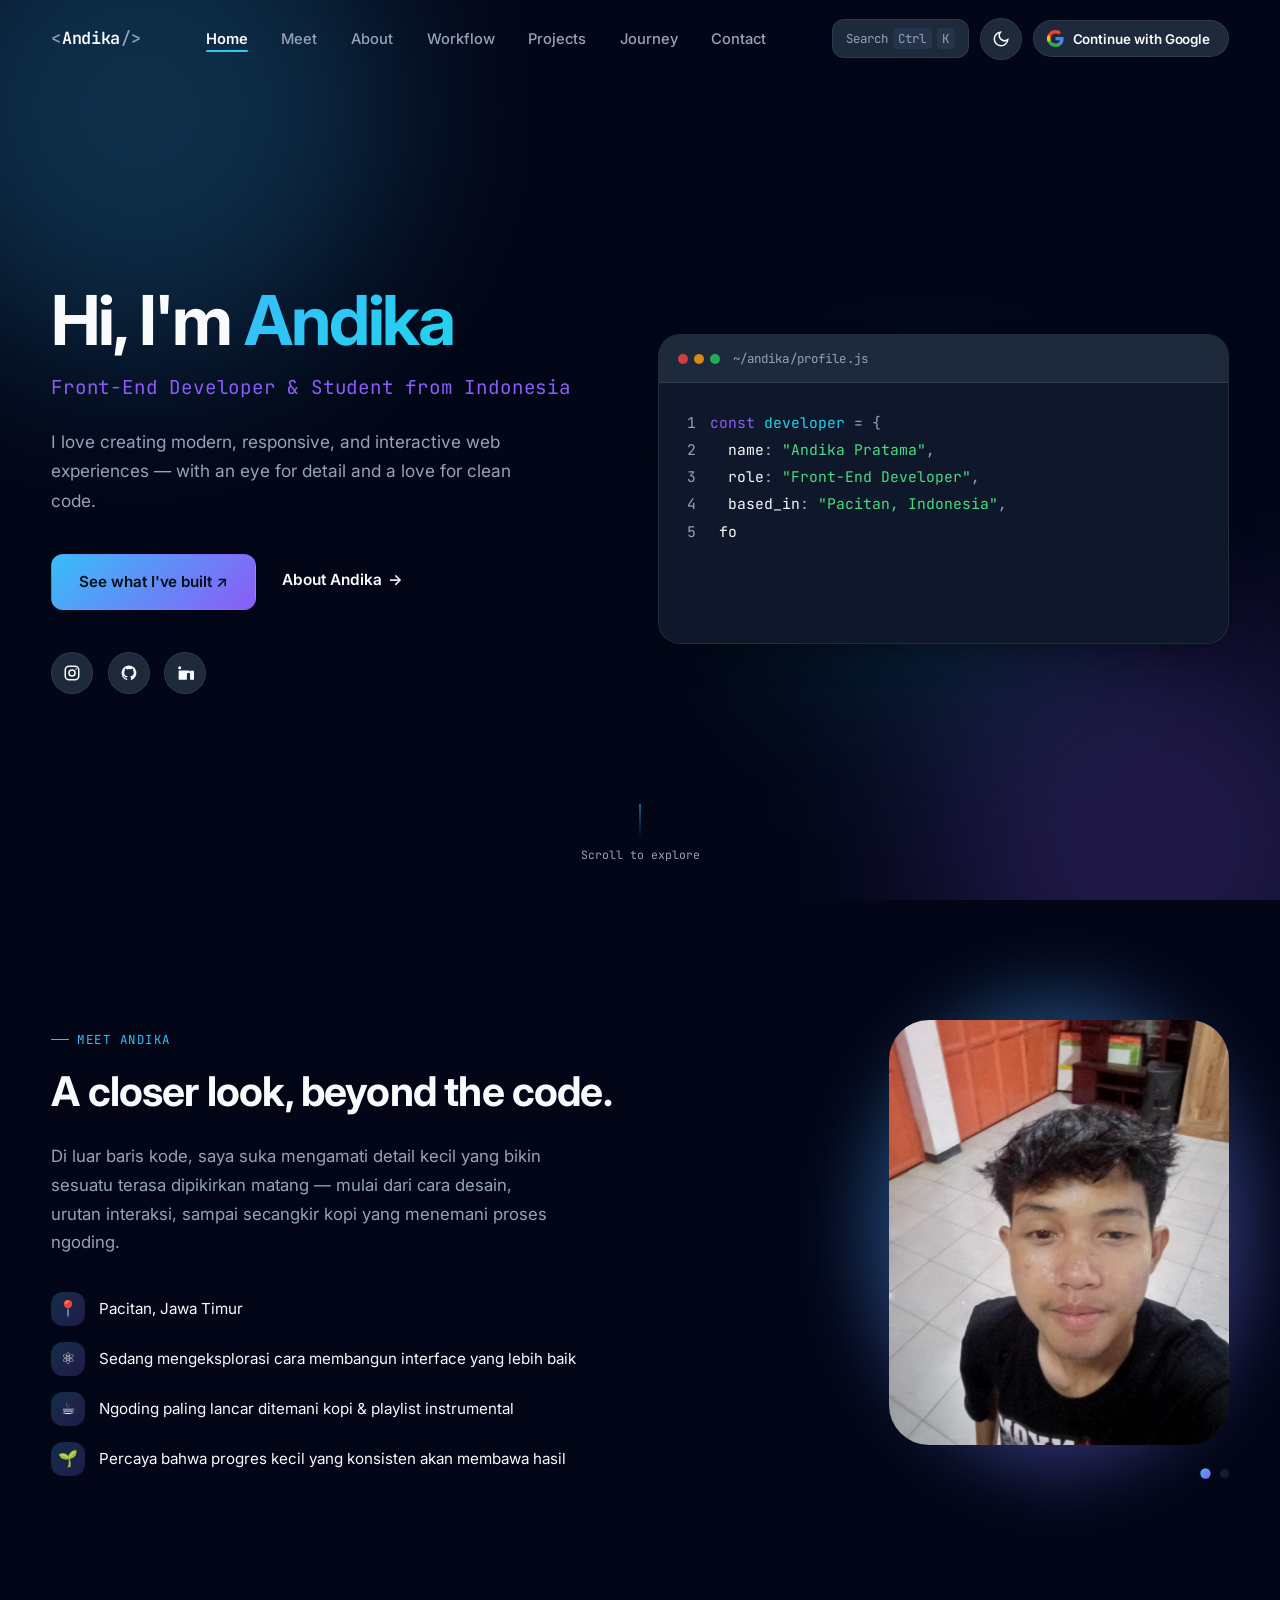
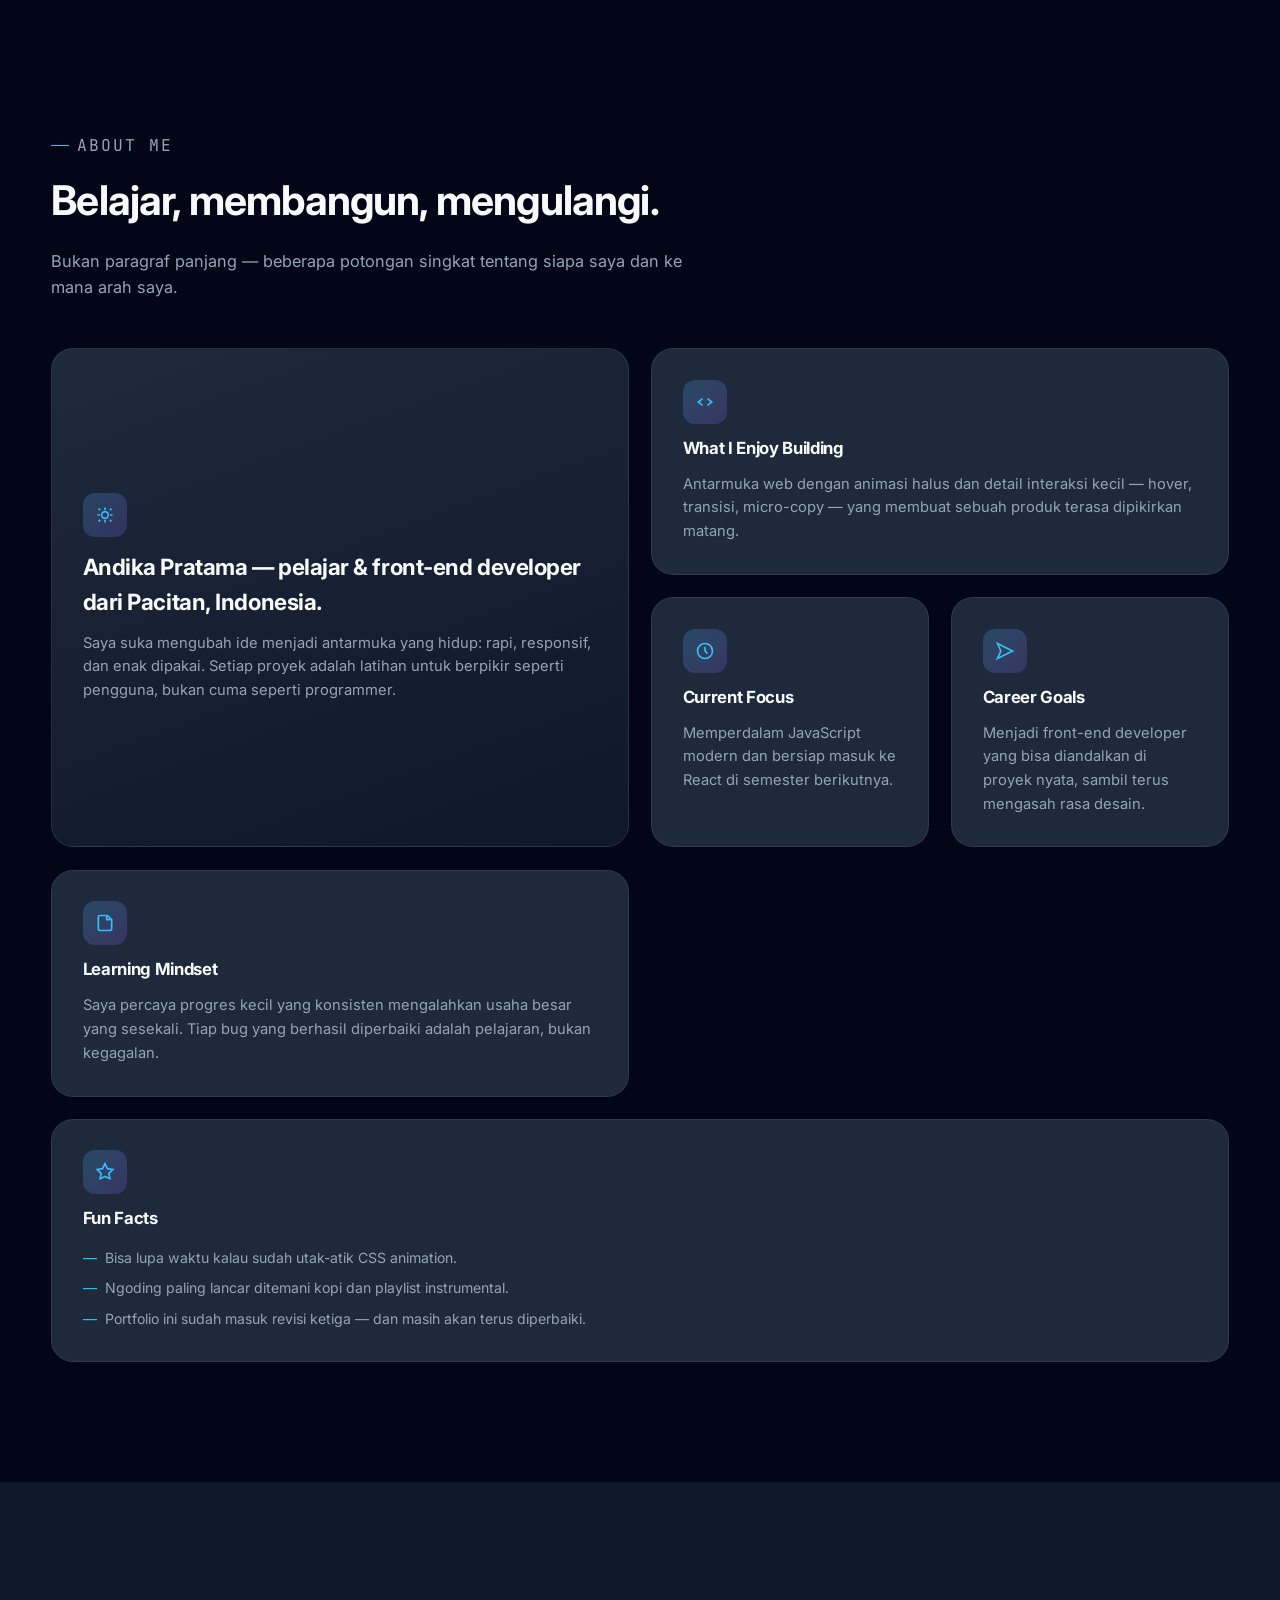
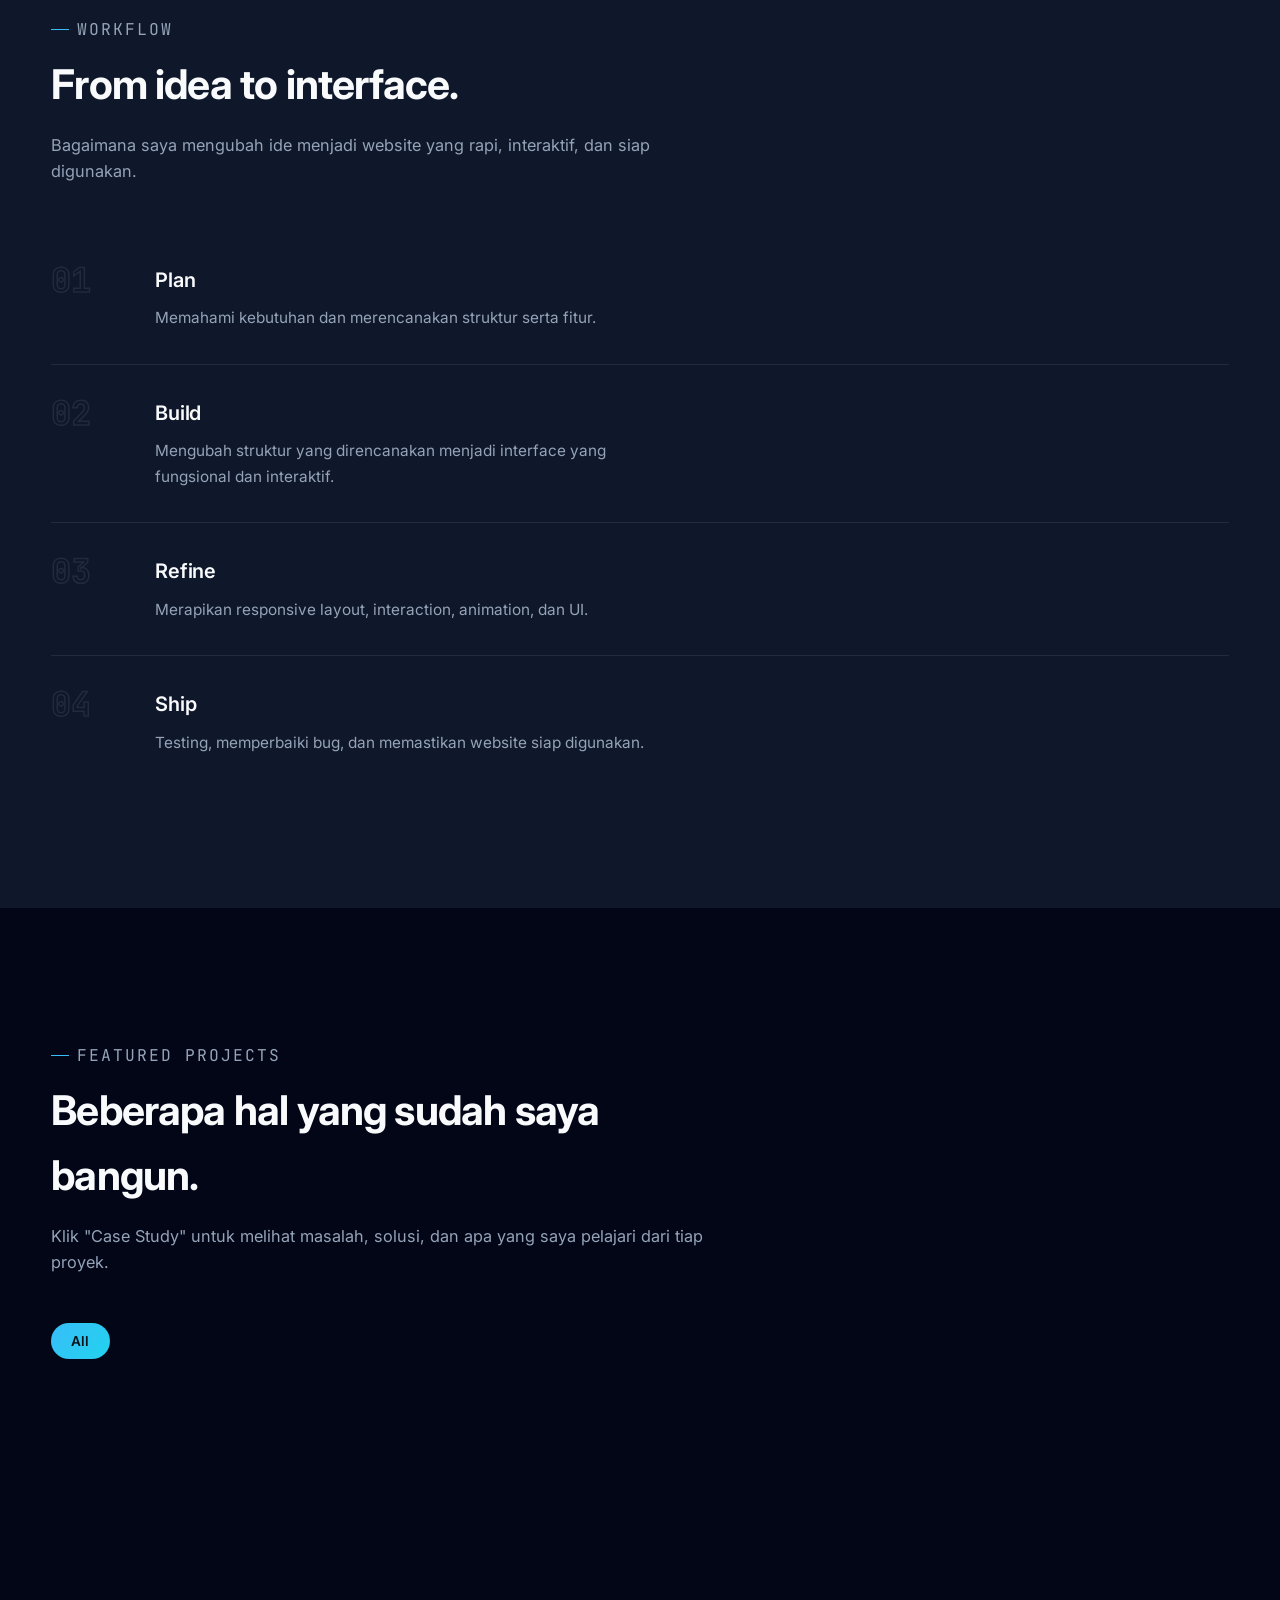
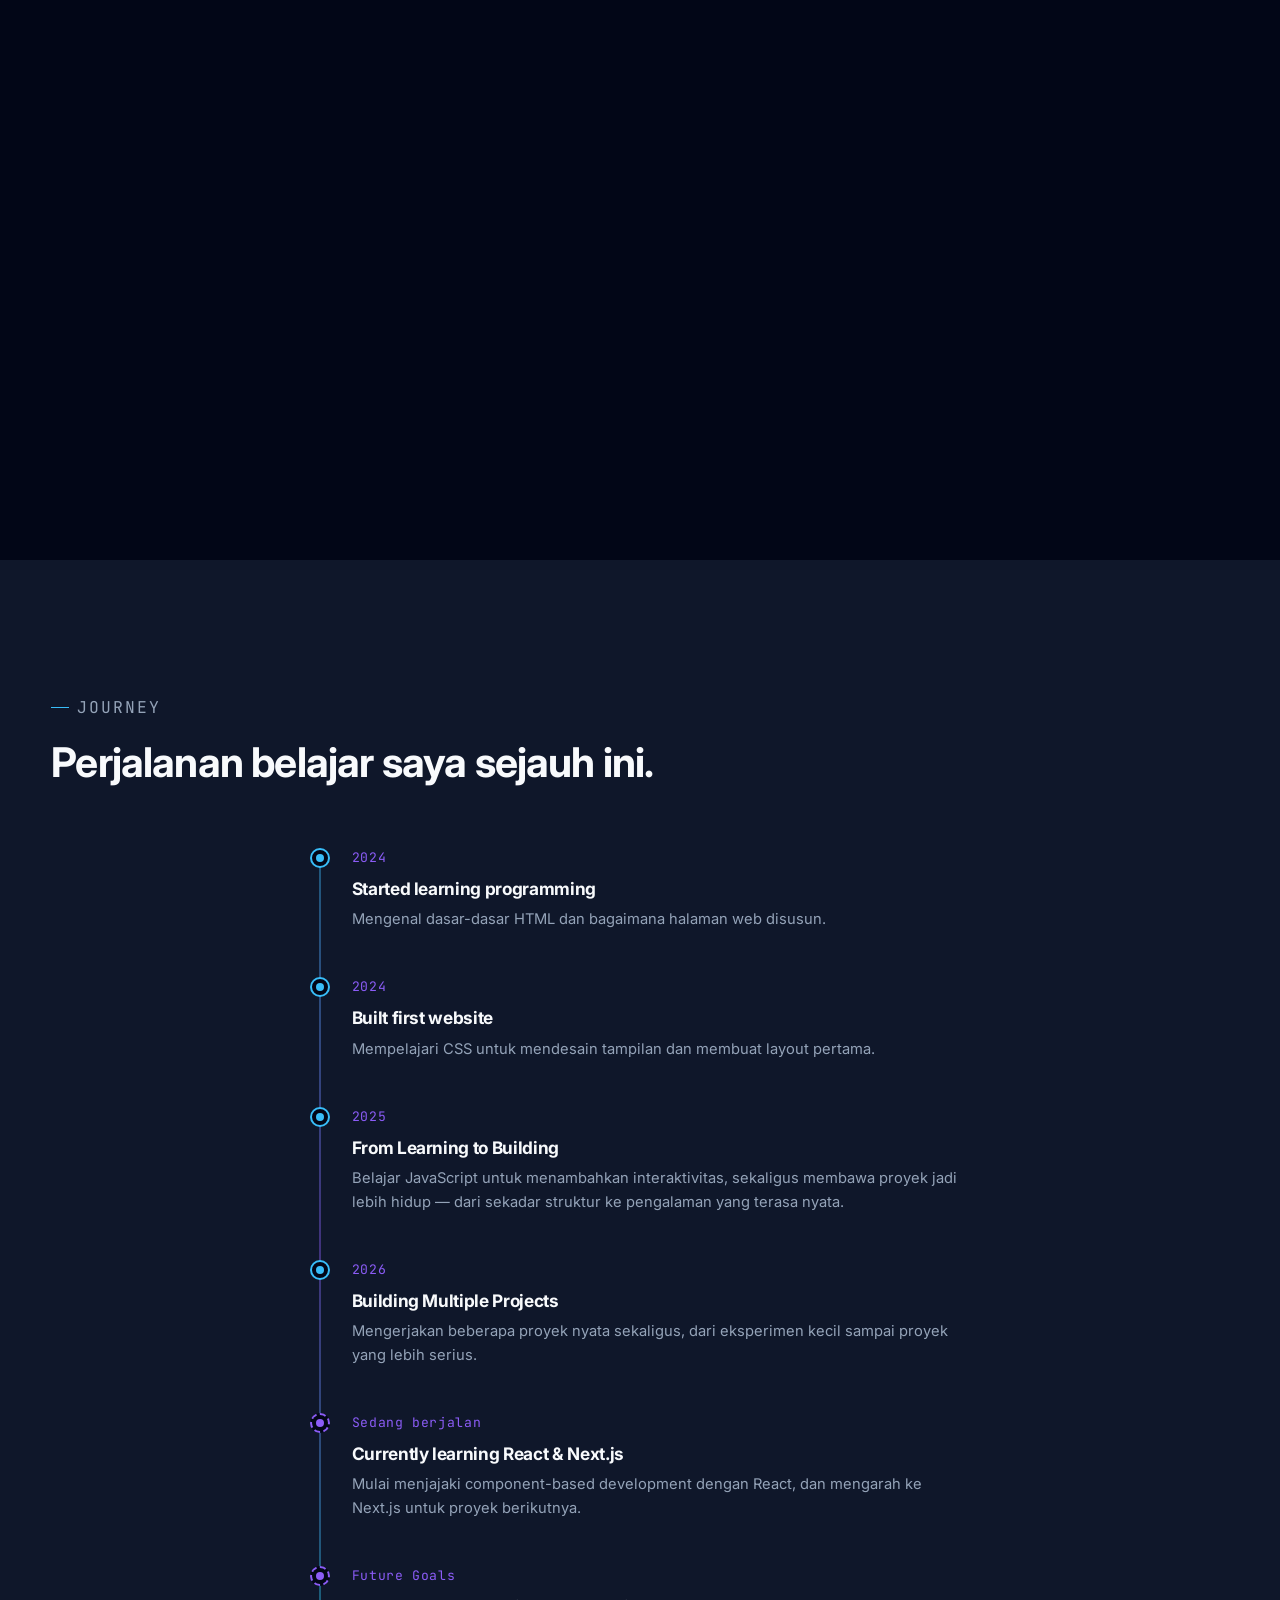
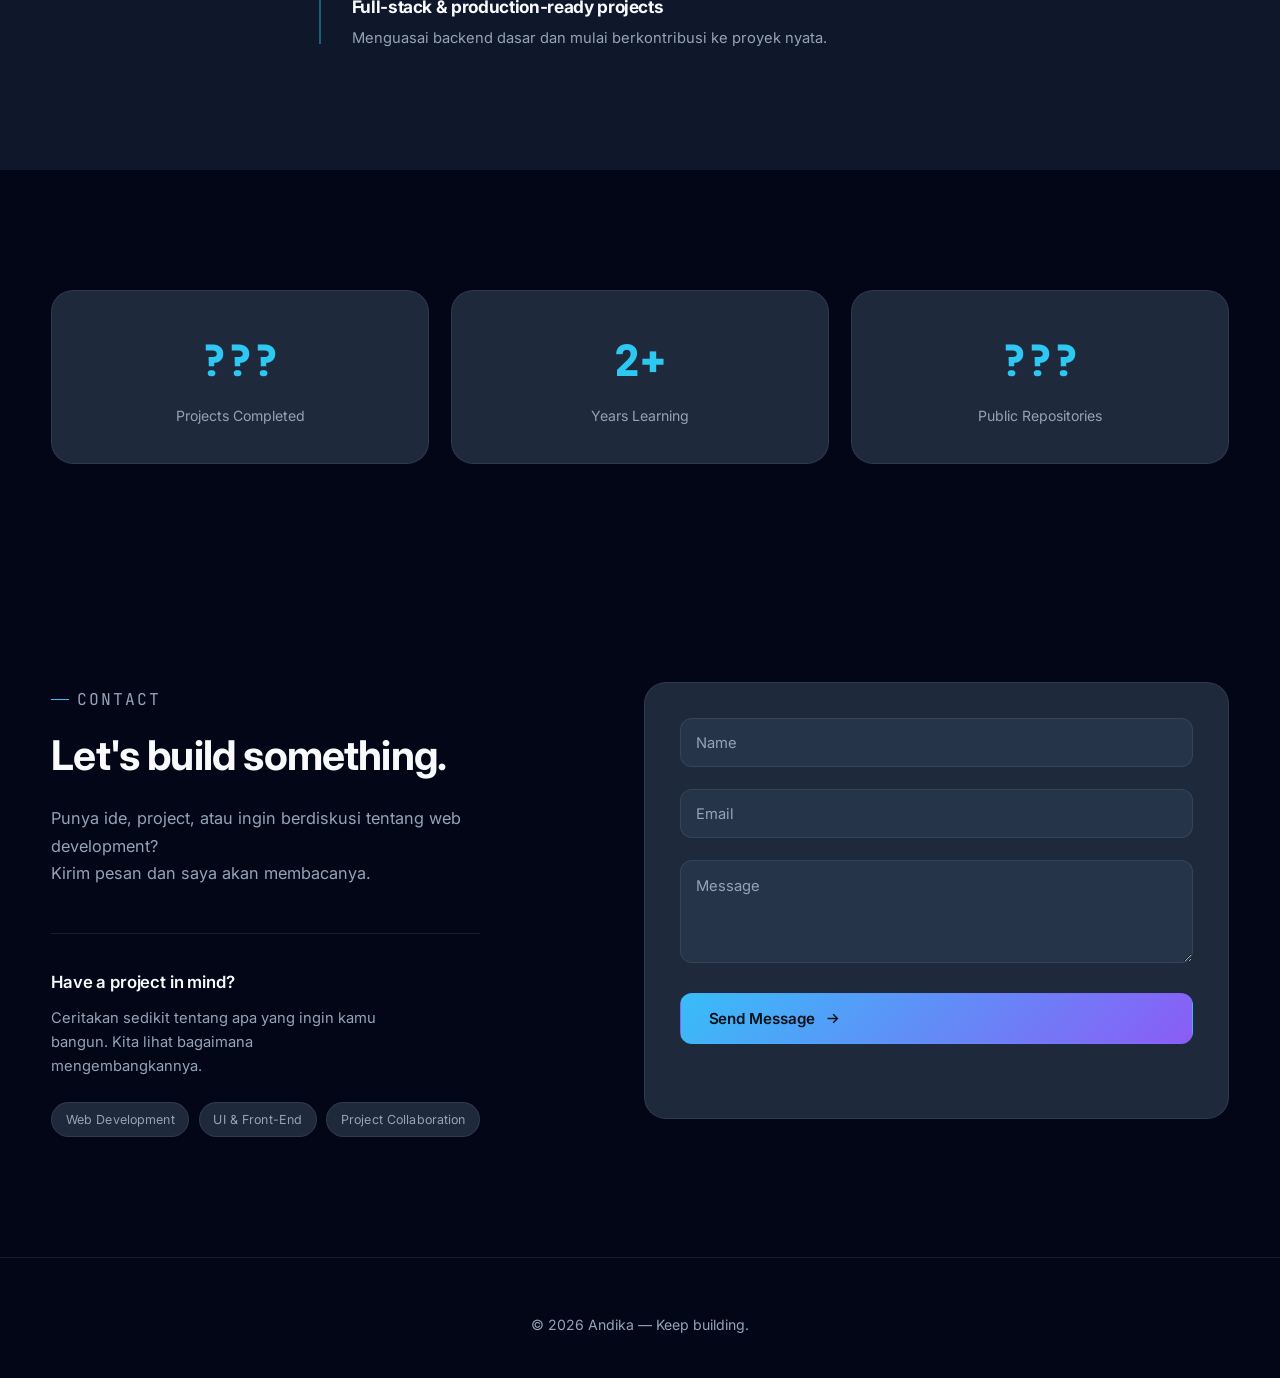
==== commit b33d3b8c: "Update index.html" ====
--- a/index.html
+++ b/index.html
@@ -168,7 +168,7 @@
     </div>
   </section>
 
-  <!-- ============ ABOUT (bento grid) ============ -->
+  <!-- ============ ABOUT  ============ -->
   <section id="about" class="section-pad">
     <div class="container">
       <div class="section-head" data-reveal="up">
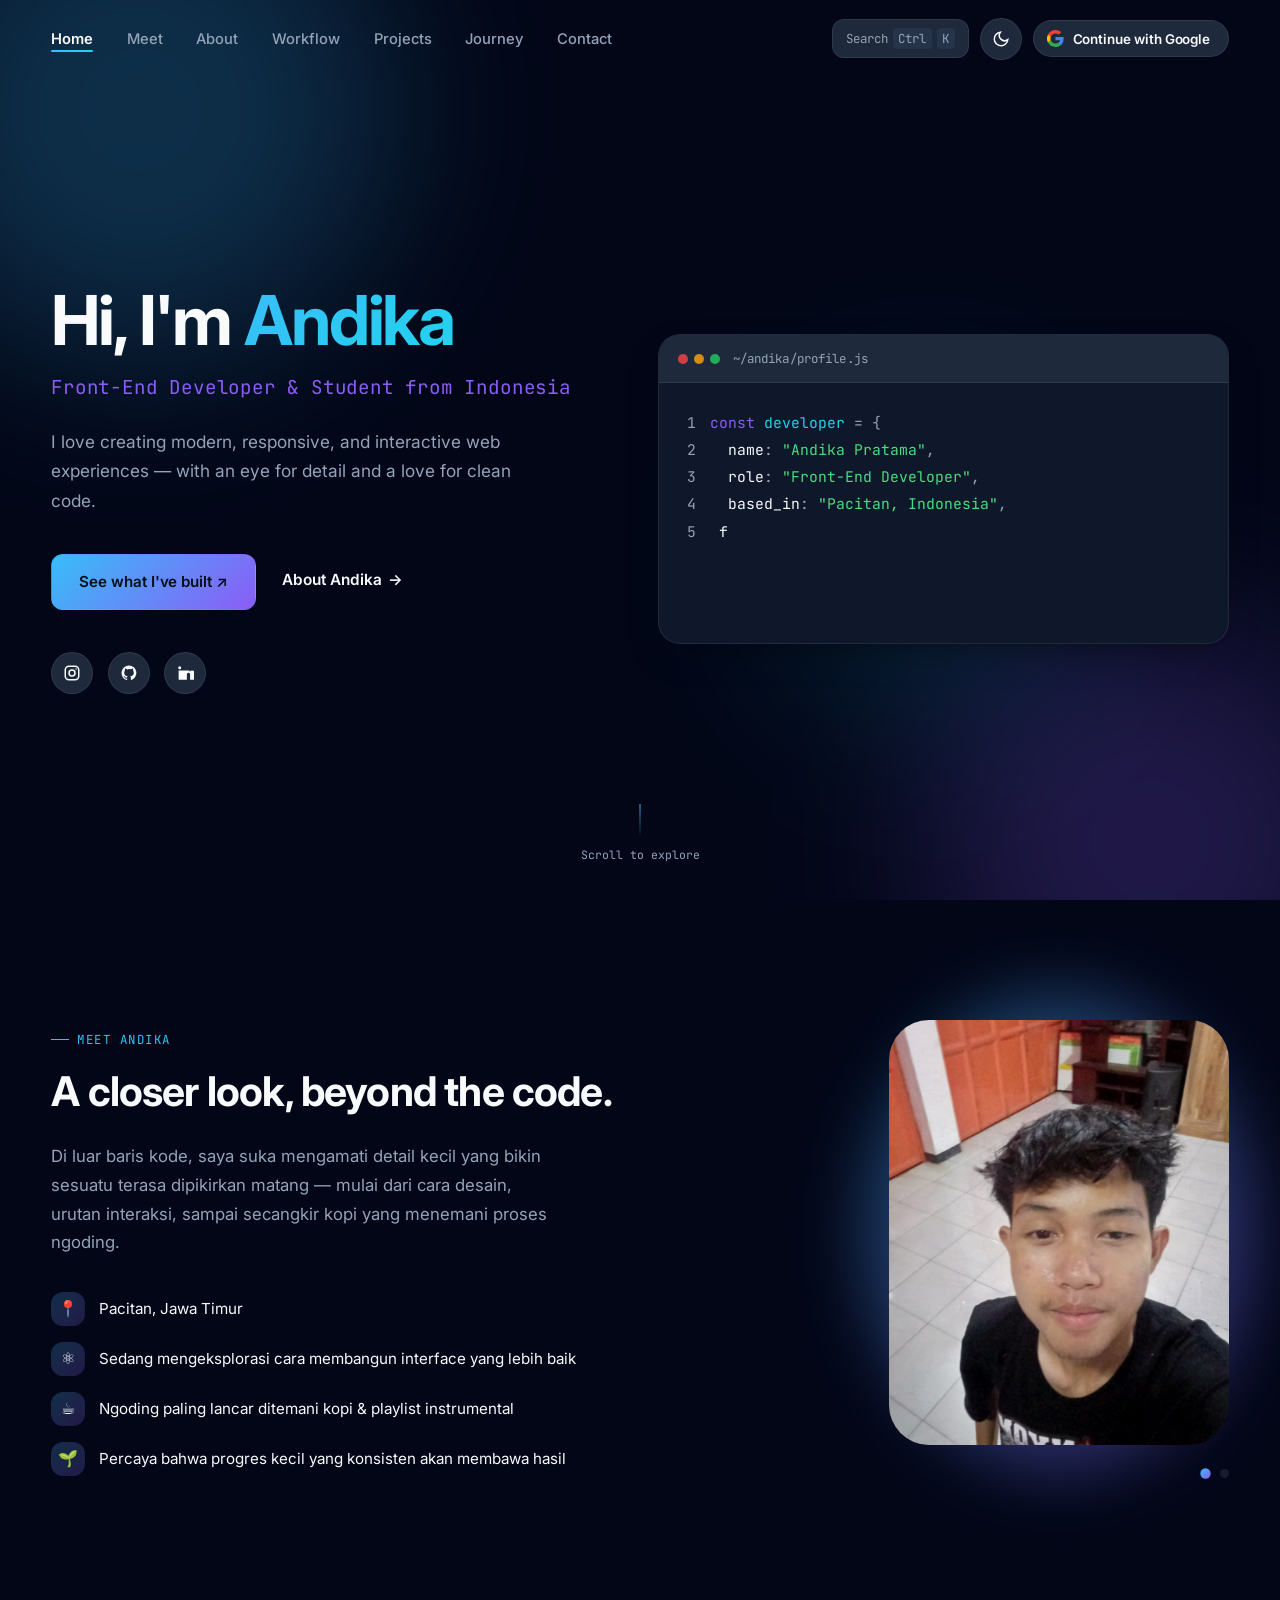
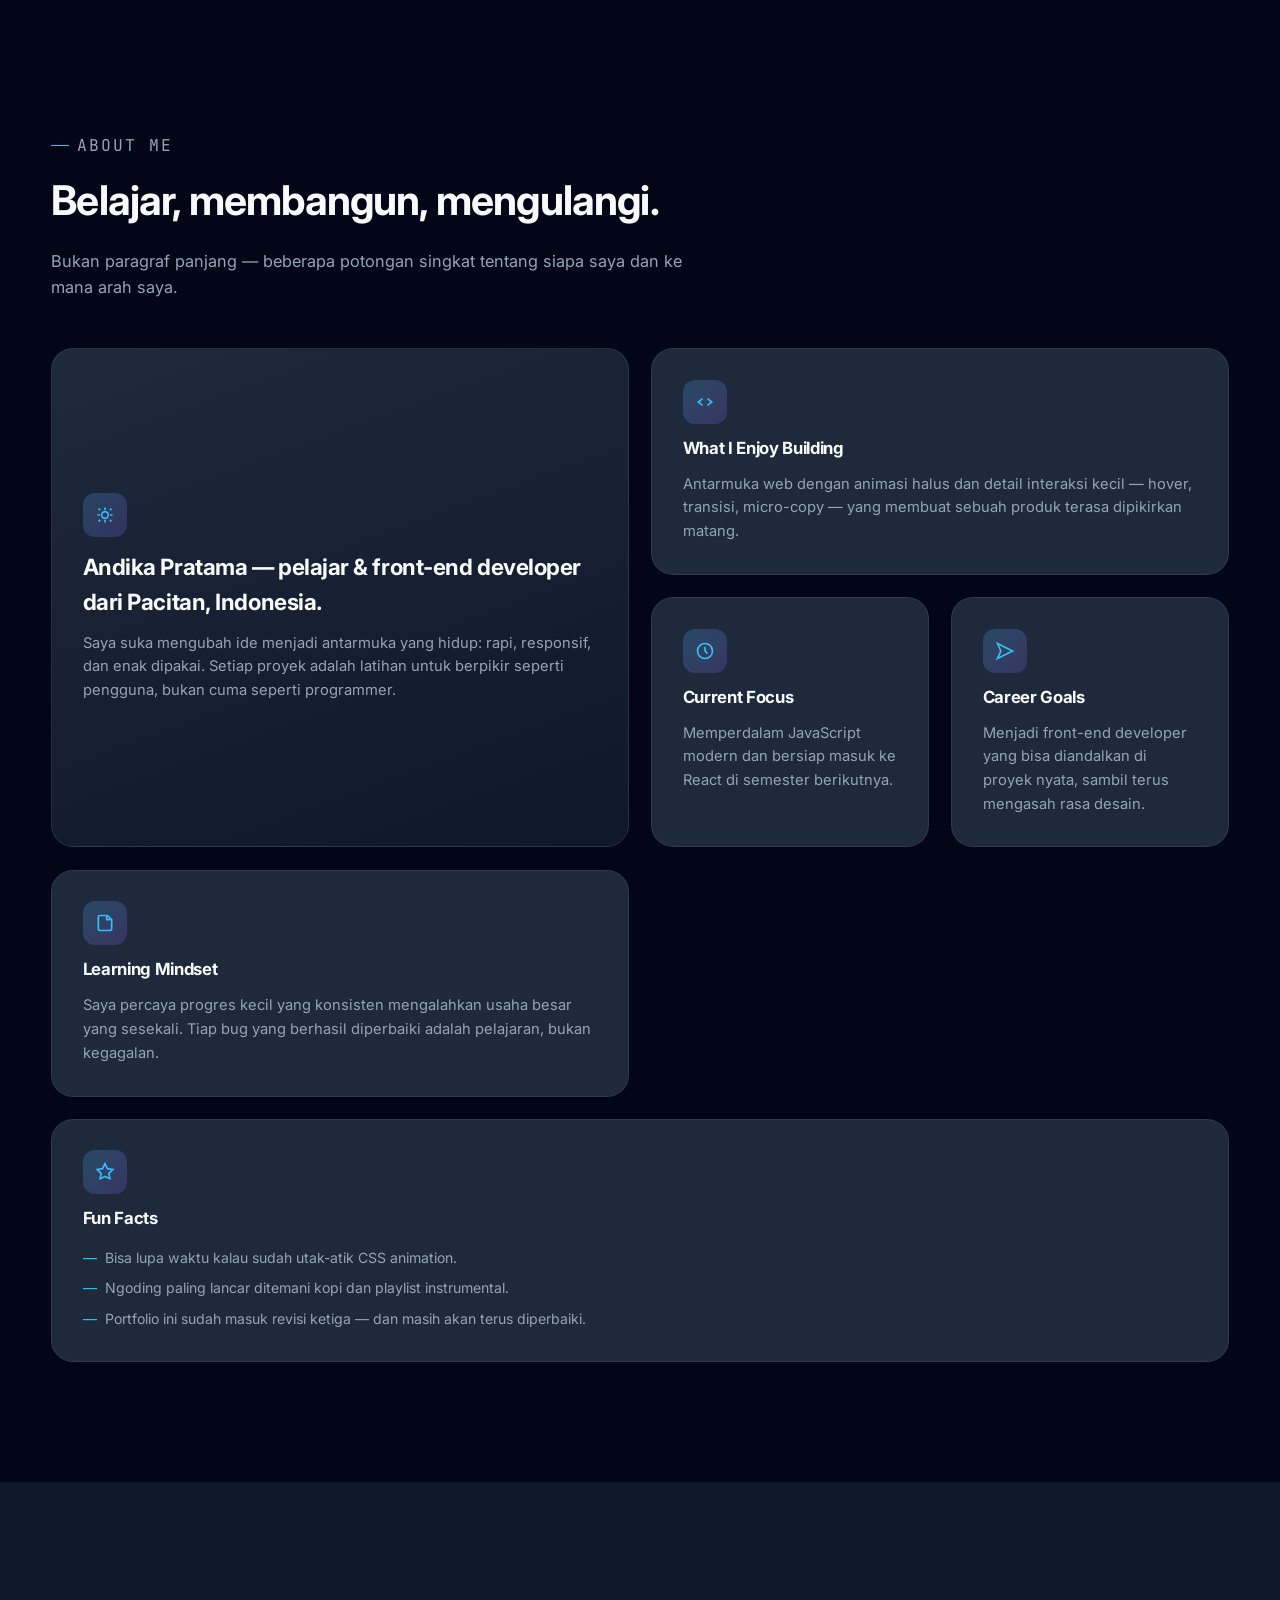
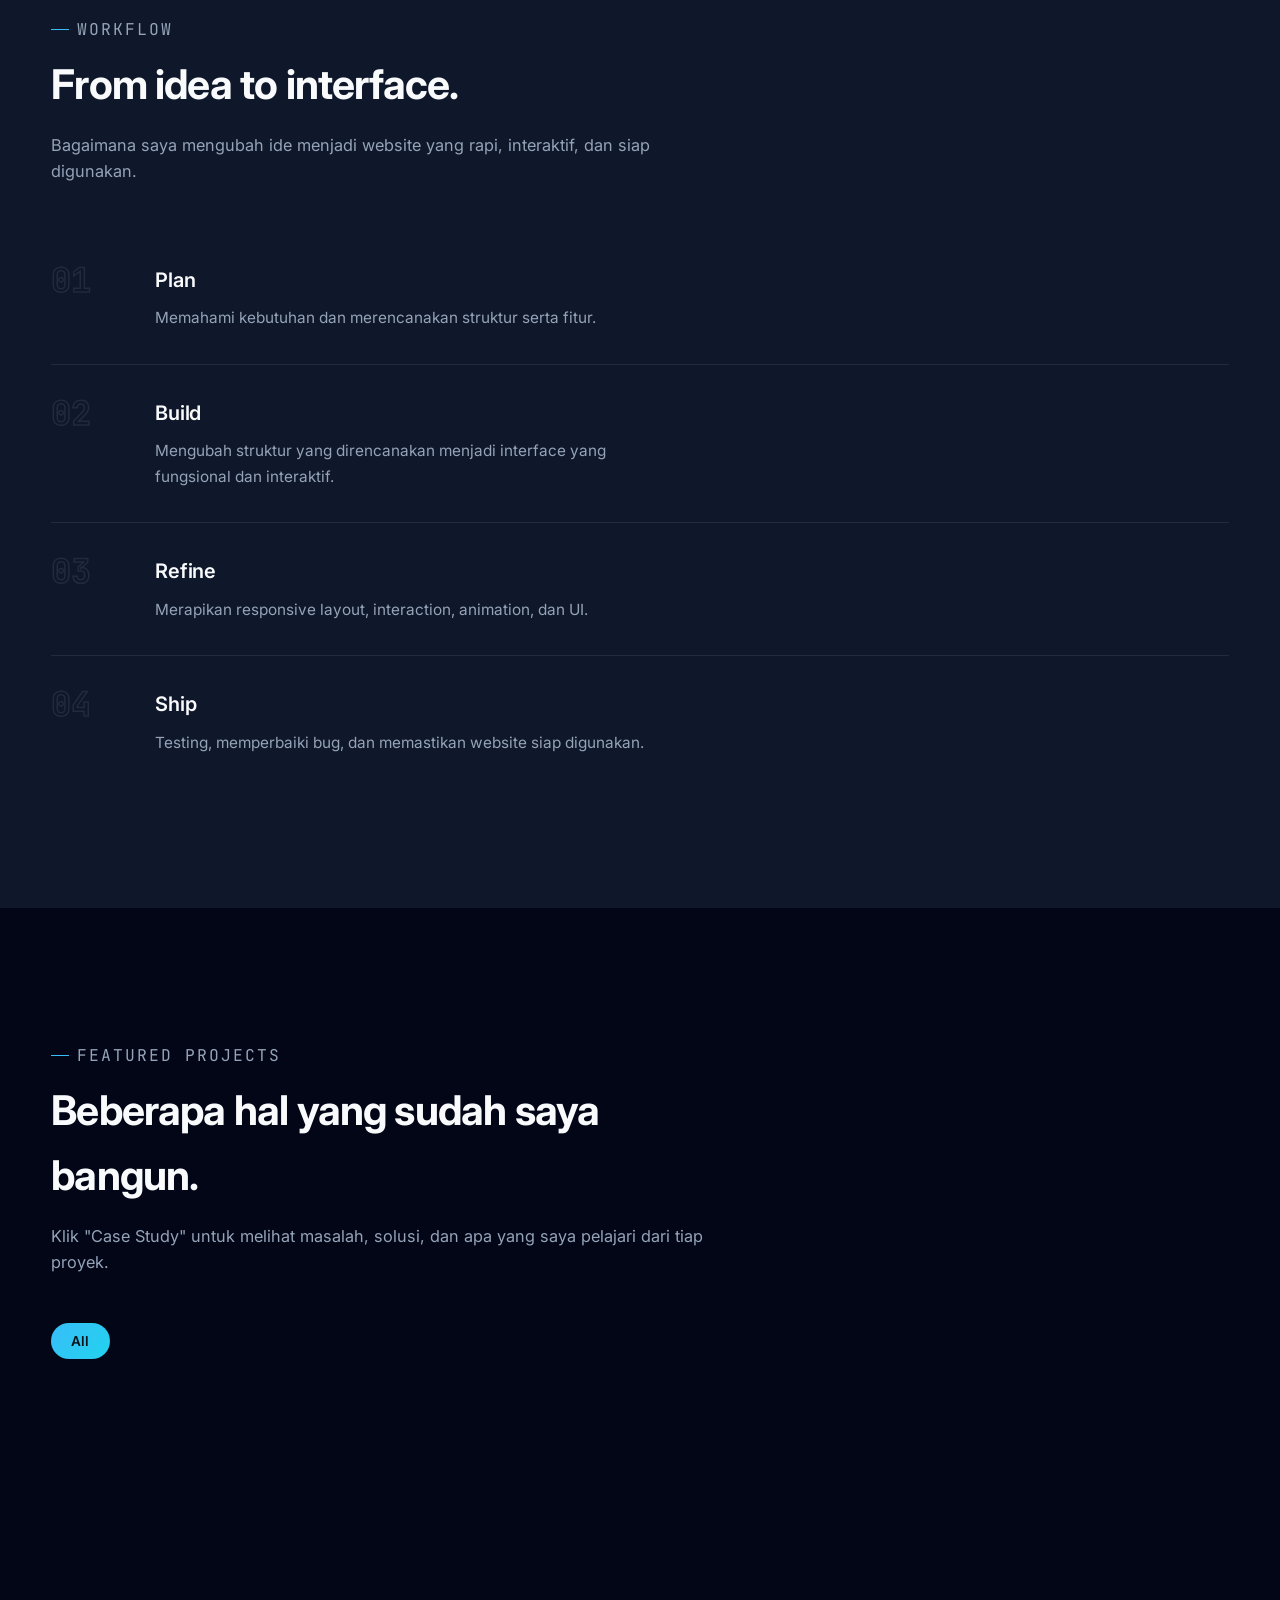
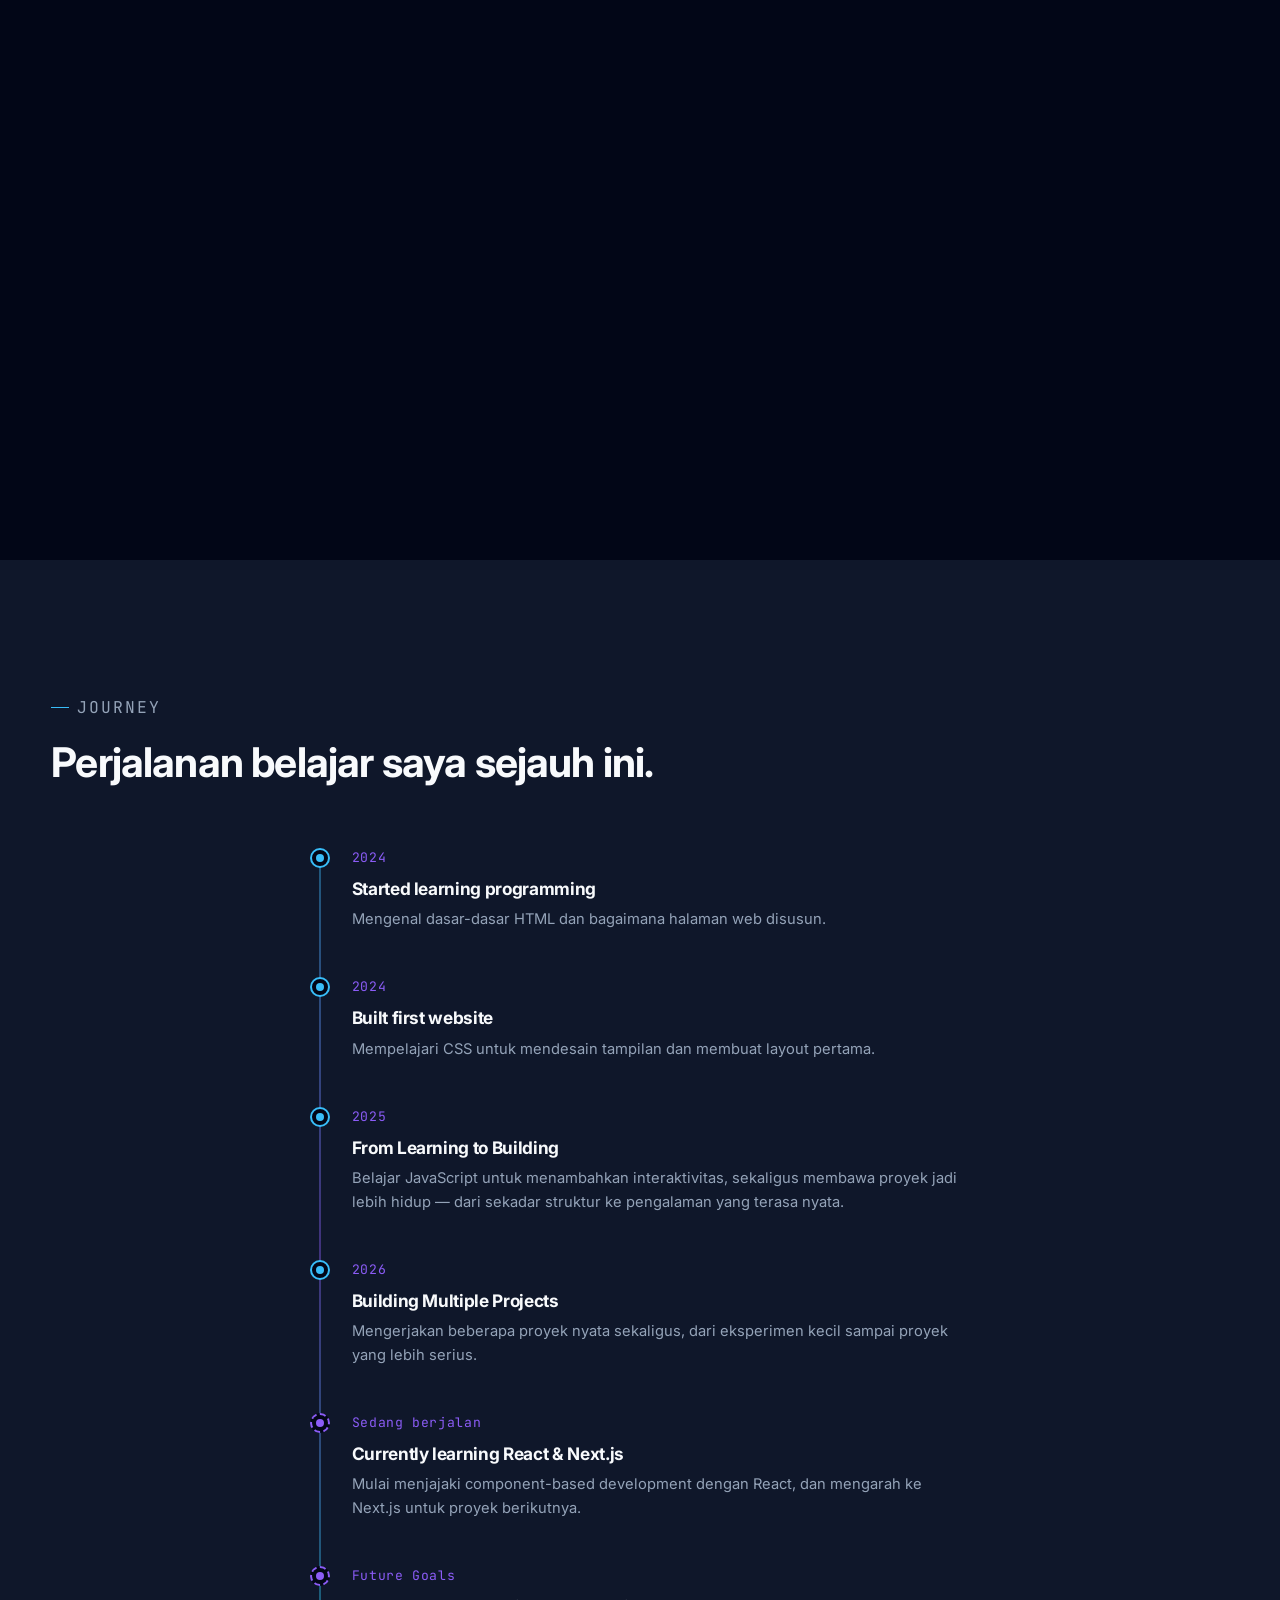
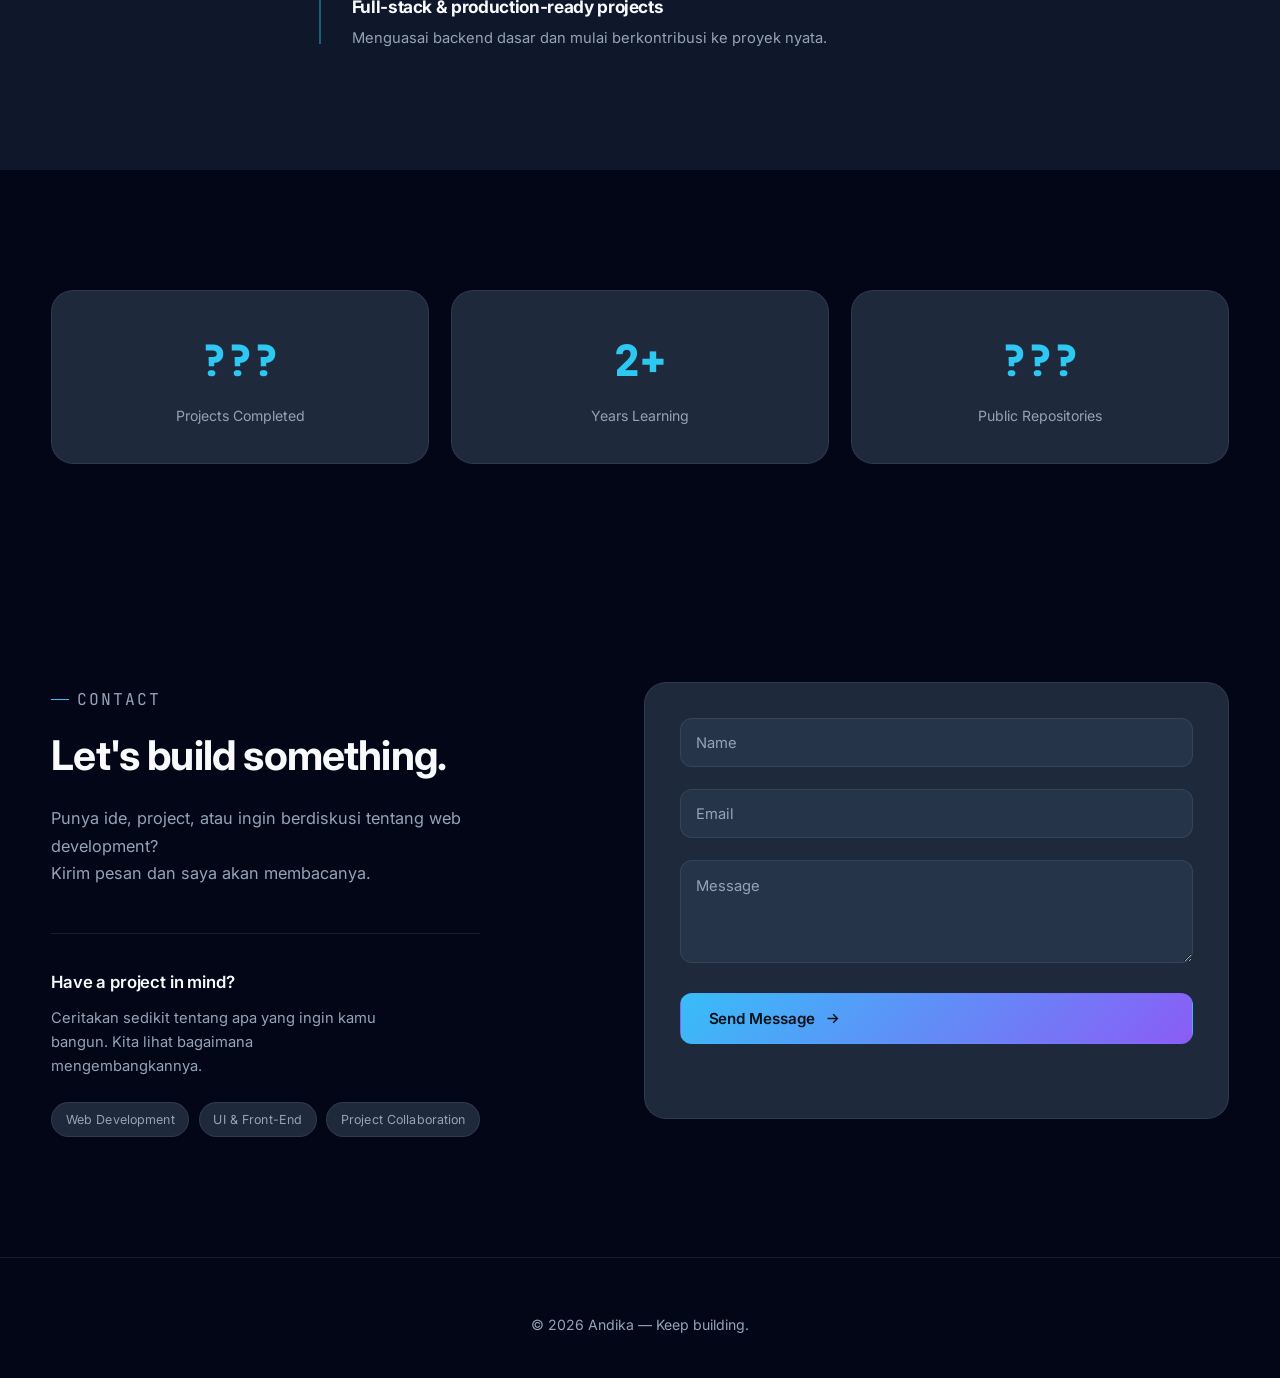
==== commit 3d7db323: "Update index.html" ====
--- a/index.html
+++ b/index.html
@@ -24,6 +24,12 @@
 <link href="https://fonts.googleapis.com/css2?family=Inter:wght@400;500;600;700;800&family=JetBrains+Mono:wght@400;500;600&display=swap" rel="stylesheet">
 
 <link rel="stylesheet" href="css/style.css">
+
+<!-- Google Identity Services script removed for now — feature isn't
+     configured yet (see js/modules/auth.js). Loading this script was
+     what made Chrome pop up its own native "Continue with Google"
+     side panel. Re-add it once GOOGLE_CLIENT_ID is set and
+     FEATURE_ENABLED is flipped to true in auth.js. -->
 </head>
 <body>
 
@@ -41,10 +47,6 @@
 <!-- Navbar -->
 <header class="navbar" id="navbar">
   <div class="container">
-    <a href="#home" class="brand" aria-label="Andika — kembali ke beranda">
-      <span class="brand-tag" aria-hidden="true">&lt;</span>Andika<span class="brand-tag" aria-hidden="true">/&gt;</span>
-    </a>
-
     <nav aria-label="Navigasi utama">
       <div class="nav-links-wrap" id="nav-links-wrap">
         <ul class="nav-links" id="nav-links">
@@ -168,7 +170,7 @@
     </div>
   </section>
 
-  <!-- ============ ABOUT  ============ -->
+  <!-- ============ ABOUT (bento grid) ============ -->
   <section id="about" class="section-pad">
     <div class="container">
       <div class="section-head" data-reveal="up">
--- a/css/style.css
+++ b/css/style.css
@@ -160,13 +160,6 @@
   border-bottom-color: var(--border); height: 66px;
 }
 .navbar .container{ display: flex; align-items: center; justify-content: space-between; }
-.brand{
-  display: inline-flex; align-items: baseline; gap: 1px;
-  font-family: var(--font-mono); font-size: 1.05rem; font-weight: 600;
-  letter-spacing: -0.02em; color: var(--text);
-}
-.brand-tag{ color: var(--muted); font-weight: 500; transition: color .35s var(--ease); }
-.brand:hover .brand-tag{ color: var(--primary); }
 .nav-links{ display: flex; gap: 2.1rem; }
 .nav-links a{
   font-size: .92rem; font-weight: 500; color: var(--muted);
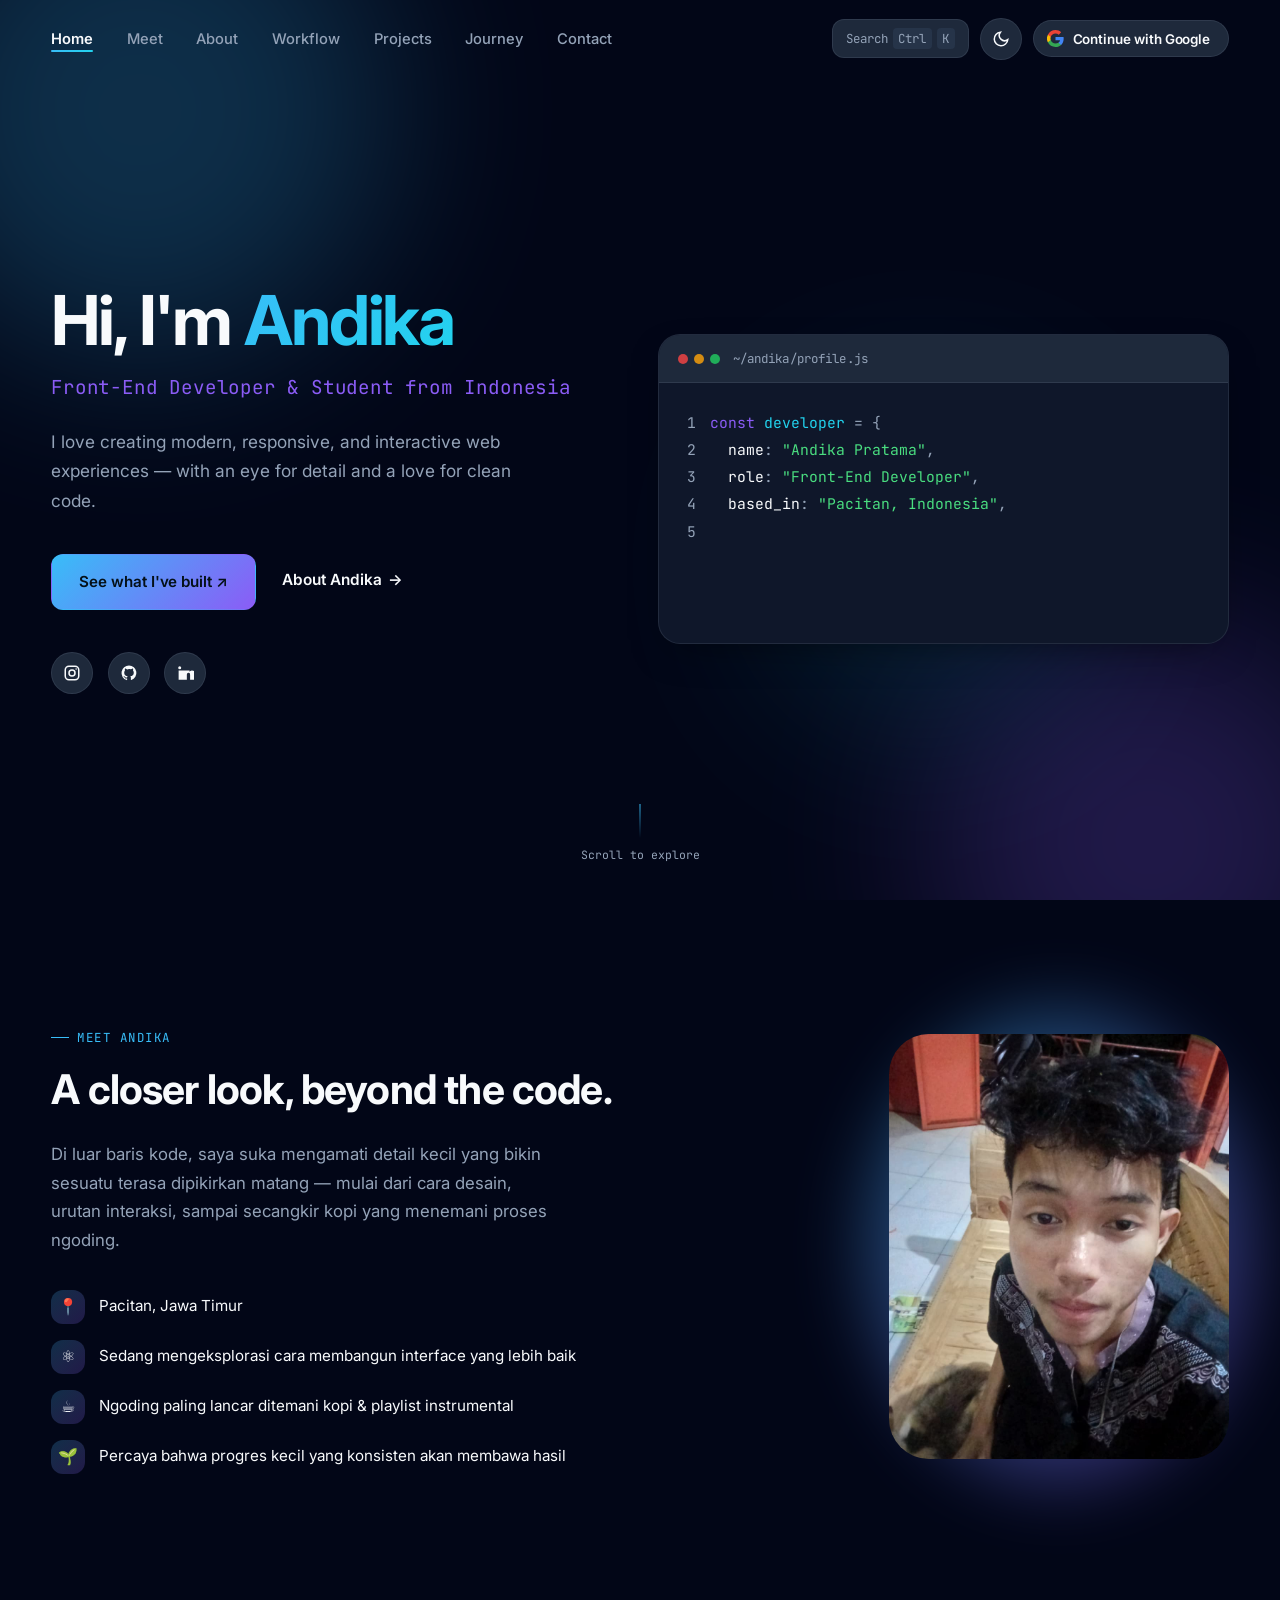
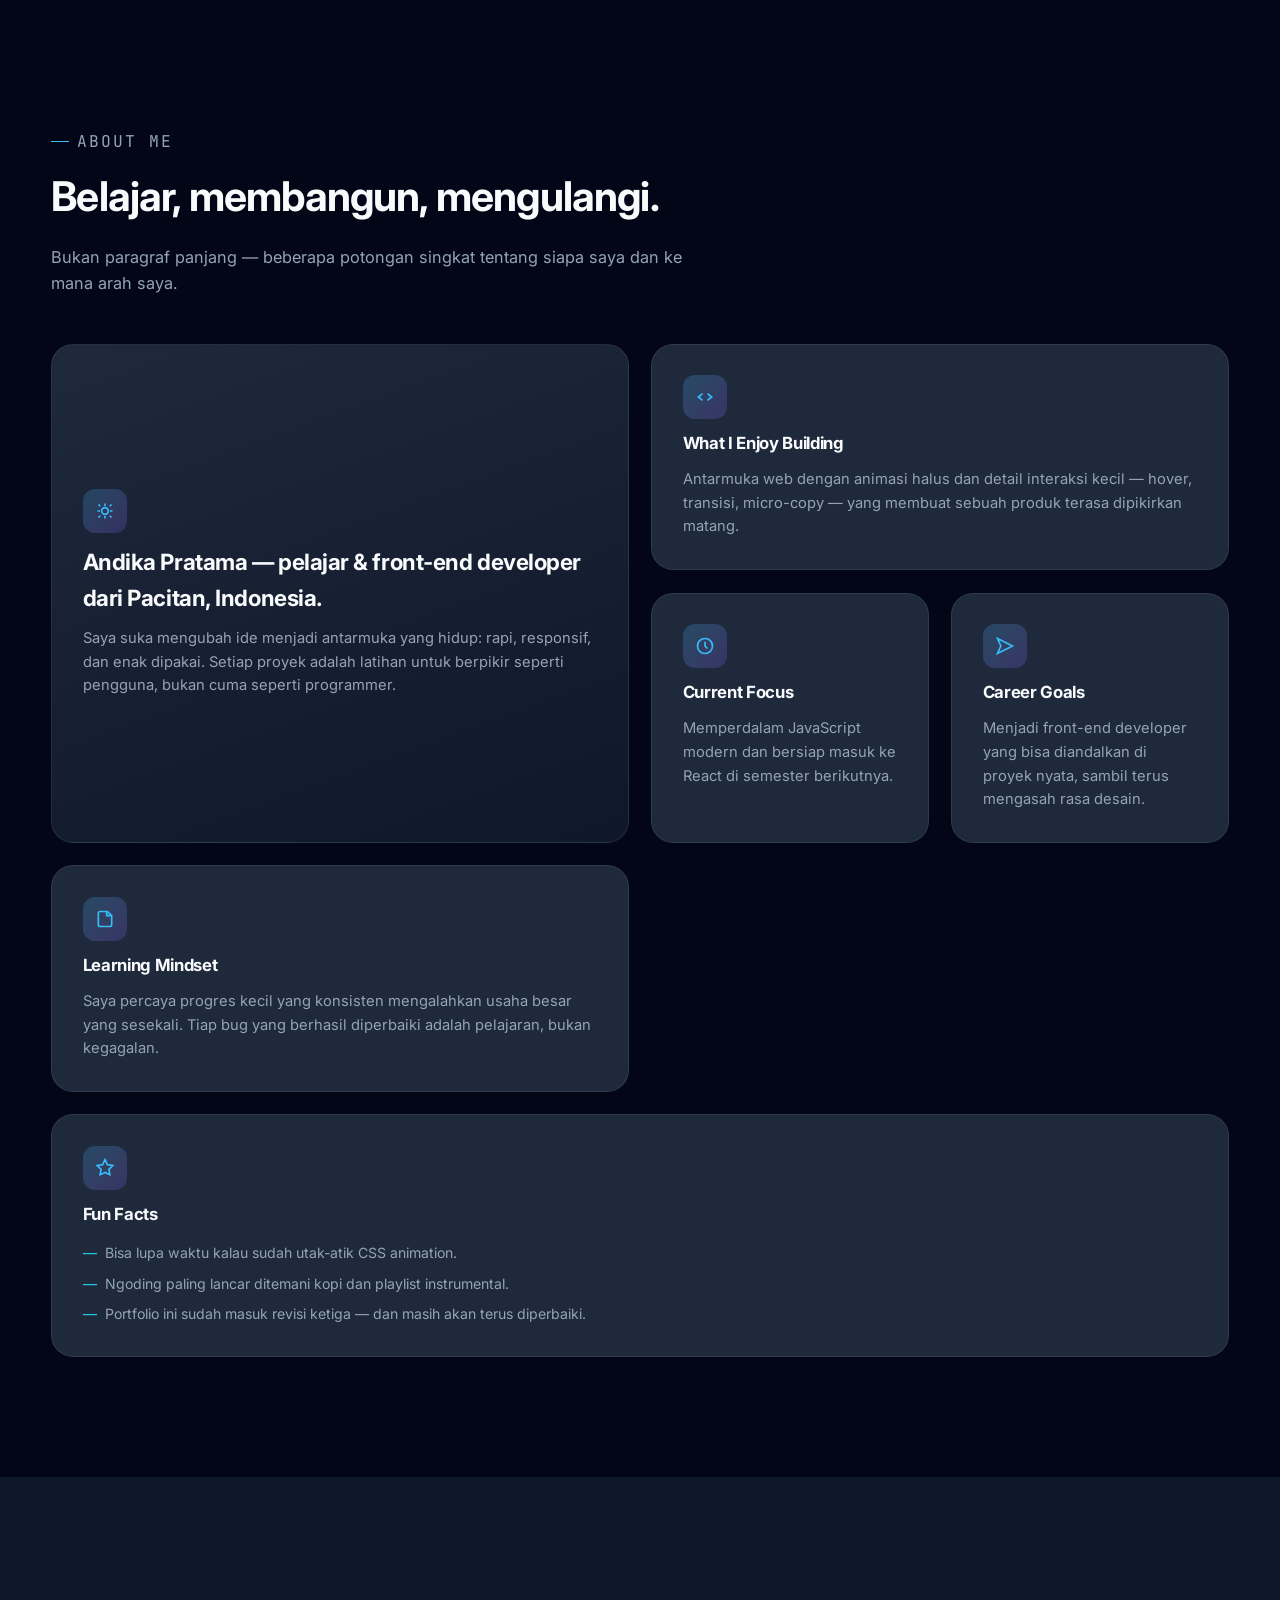
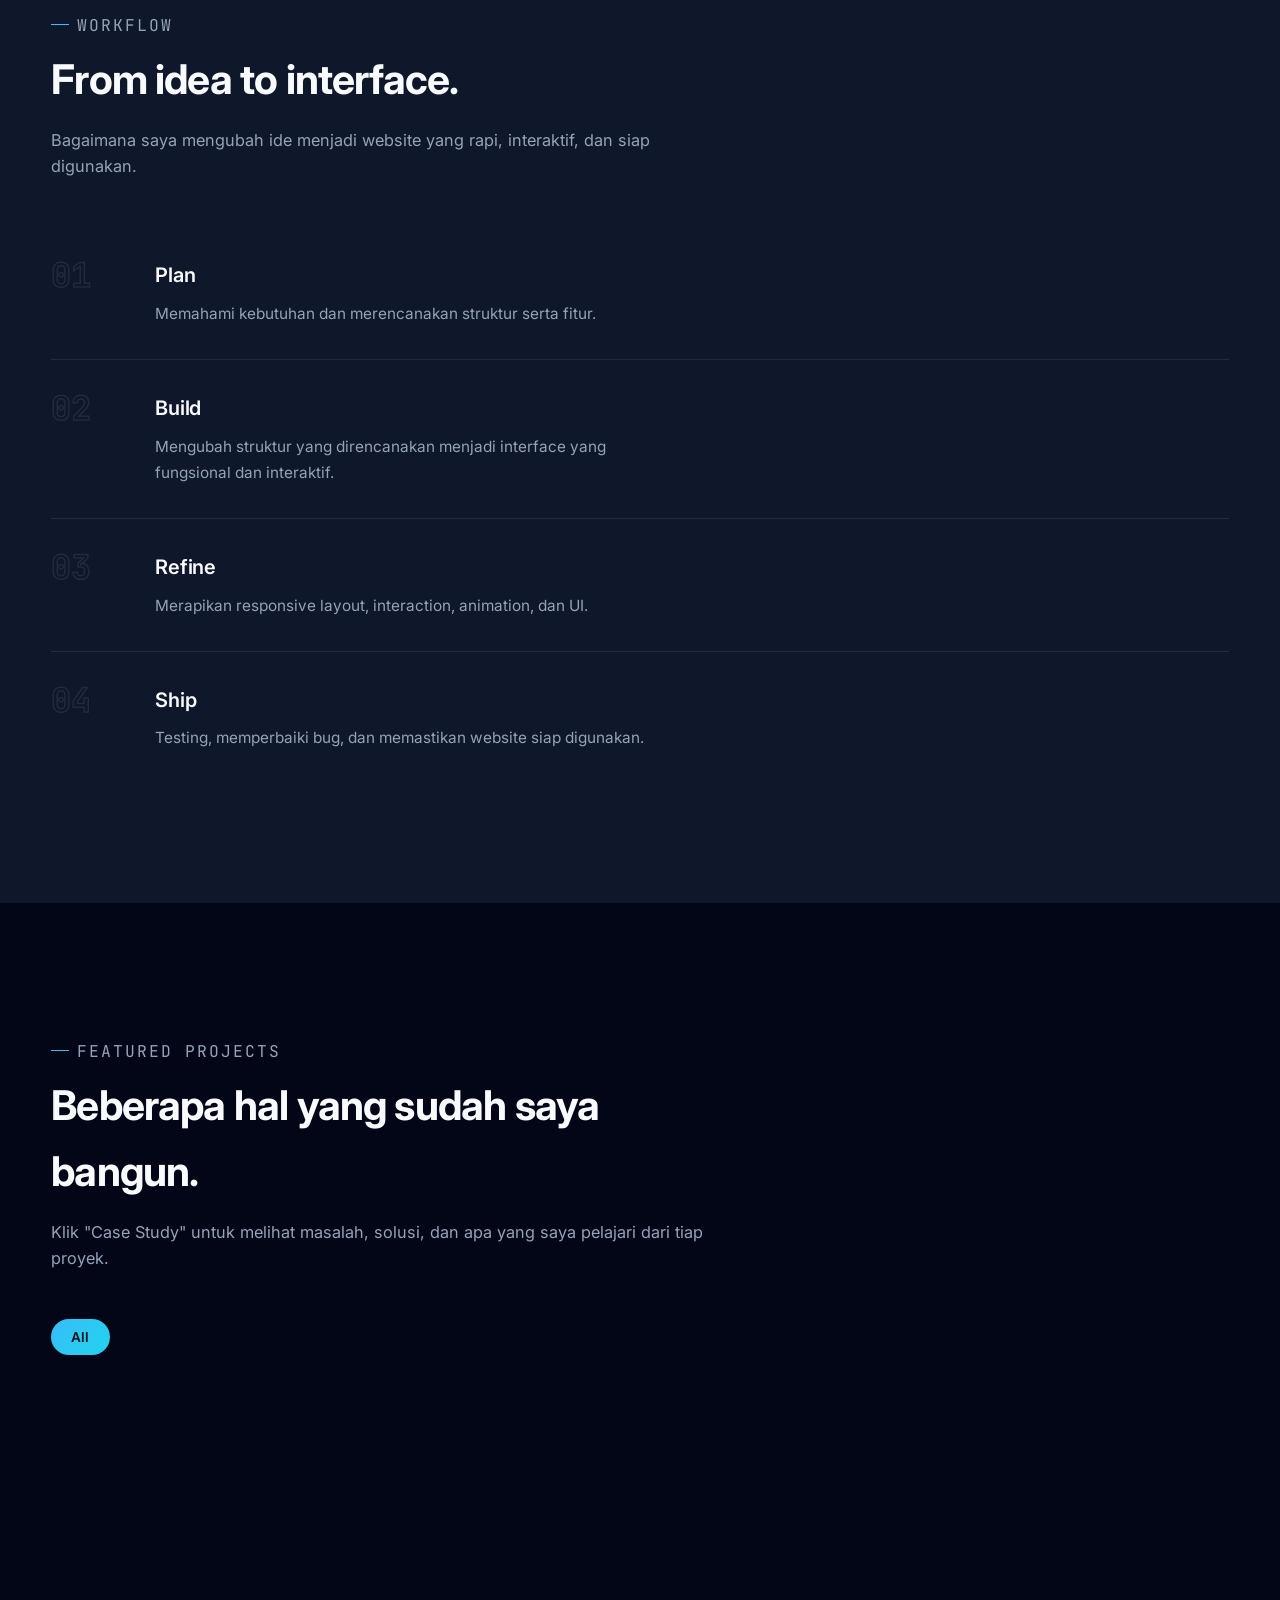
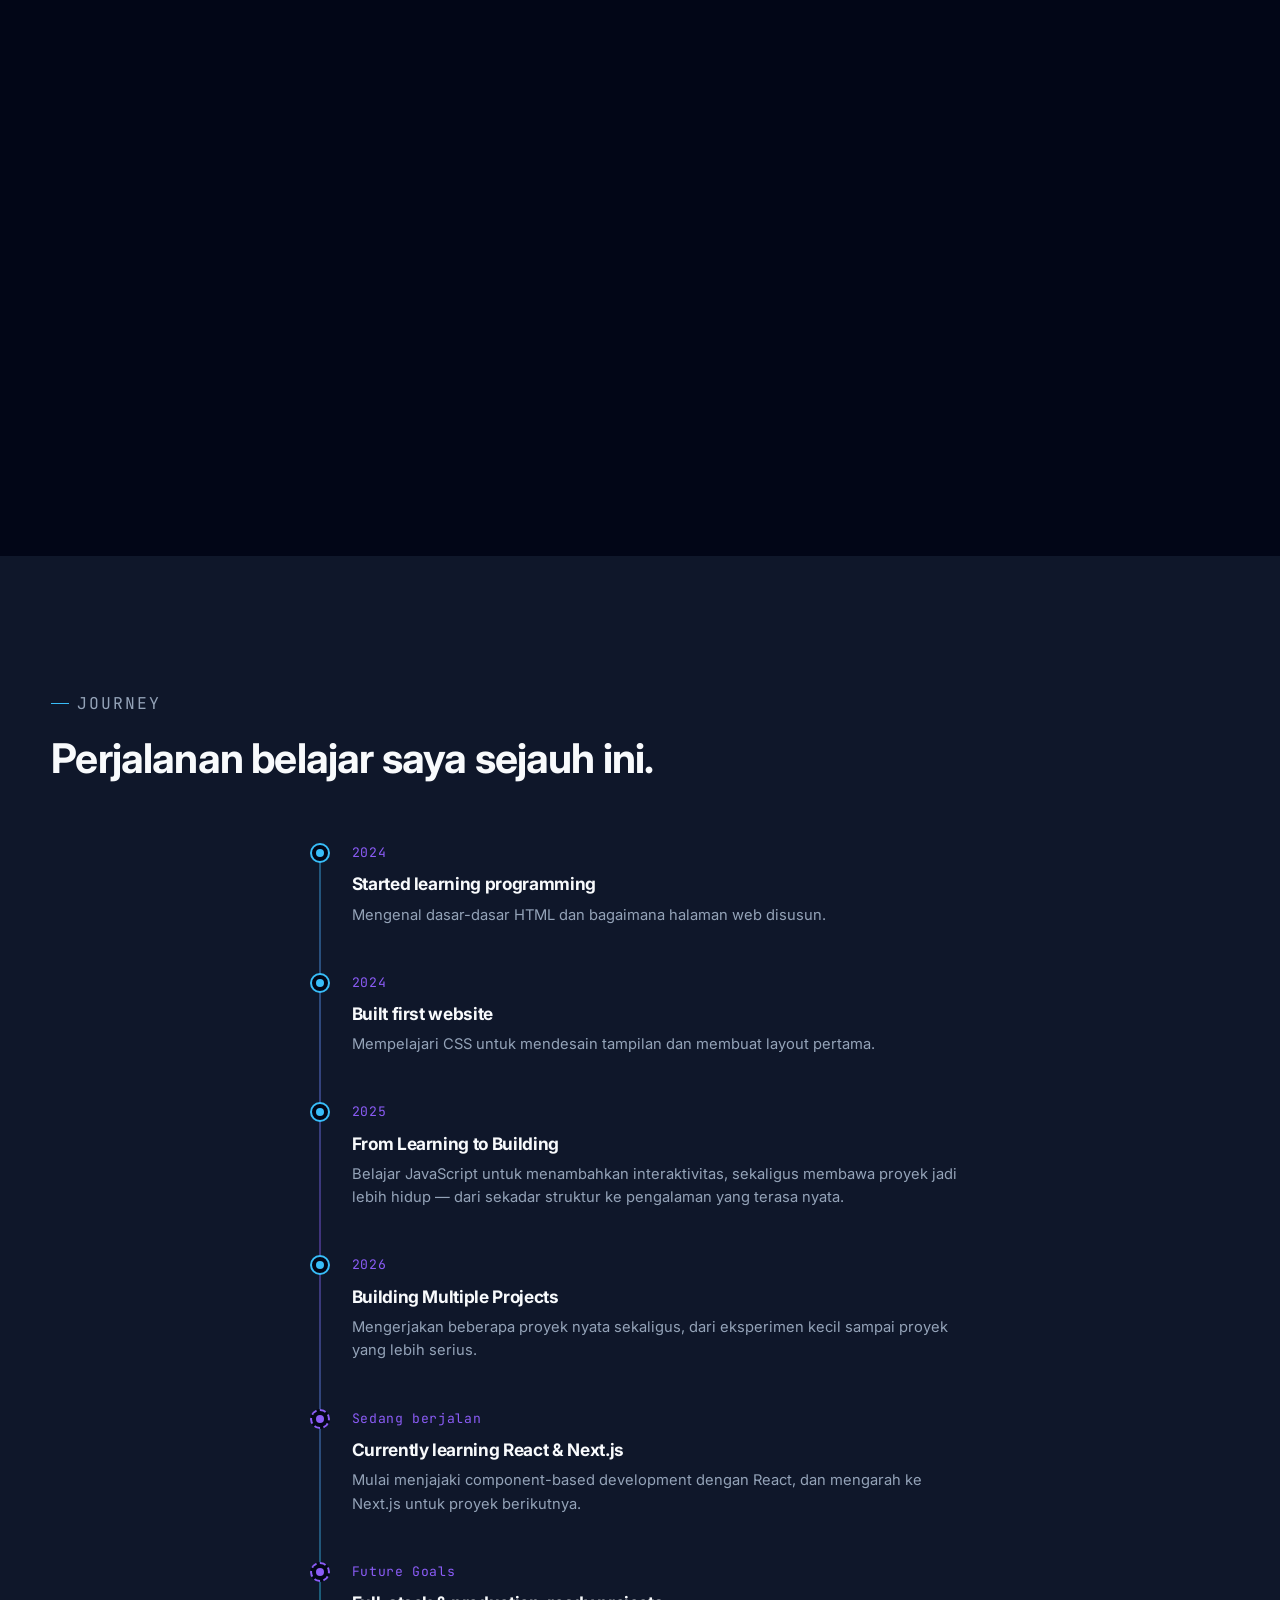
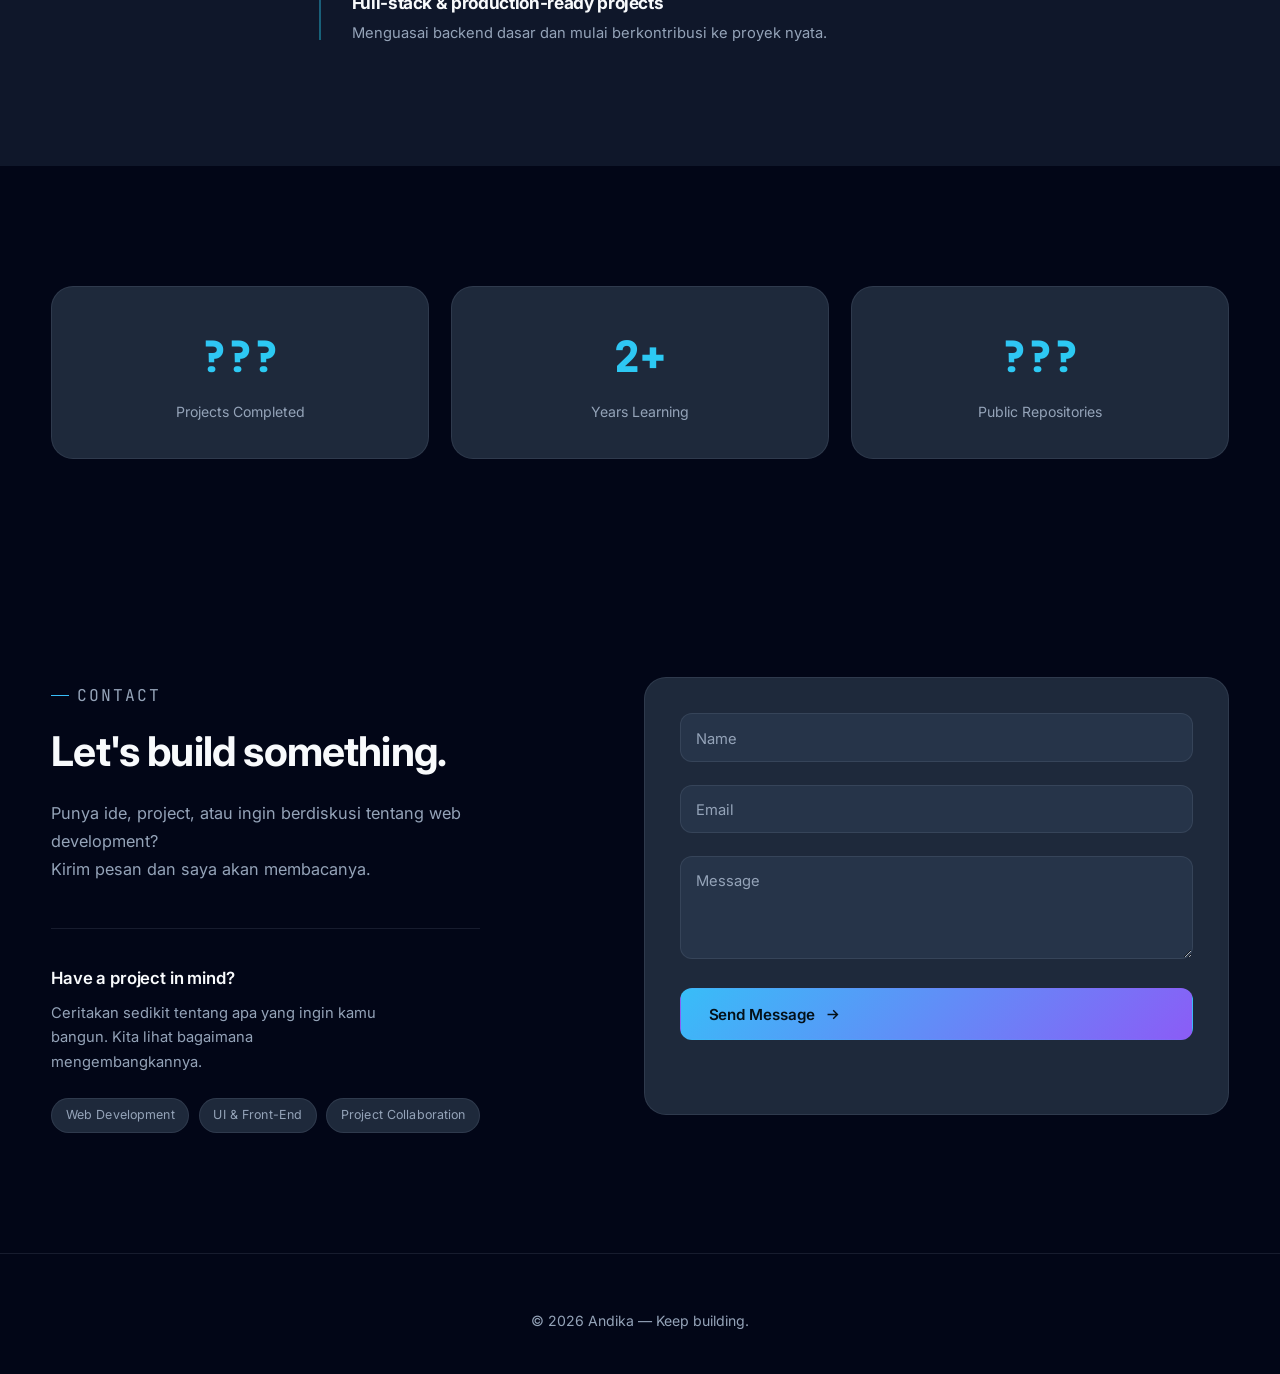
==== commit ee8318f4: "Update index.html" ====
--- a/index.html
+++ b/index.html
@@ -12,12 +12,12 @@
 <meta property="og:type" content="website">
 <meta property="og:title" content="Andika Pratama — Front-End Developer">
 <meta property="og:description" content="Portfolio Andika Pratama — Front-End Developer & Student dari Pacitan, Indonesia.">
-<meta property="og:image" content="assets/images/foto-andikaV1.jpg">
+<meta property="og:image" content="assets/images/foto-andikaV2.jpg">
 <meta property="og:url" content="https://ndikaapratamaa.github.io/portfolio-v3/">
 <meta name="twitter:card" content="summary_large_image">
 <meta name="theme-color" content="#020617">
 
-<link rel="icon" type="image/jpeg" href="assets/images/foto-andikaV1.jpg">
+<link rel="icon" type="image/jpeg" href="assets/images/foto-andikaV2.jpg">
 
 <link rel="preconnect" href="https://fonts.googleapis.com">
 <link rel="preconnect" href="https://fonts.gstatic.com" crossorigin>
@@ -154,17 +154,11 @@
         </ul>
       </div>
 
-      <div class="meet-photo" data-reveal="right" aria-label="Galeri foto Andika Pratama">
+      <div class="meet-photo" data-reveal="right">
         <div class="meet-frame">
           <div class="meet-viewer">
-            <img src="assets/images/foto-andikaV1.jpg" alt="Andika Pratama — foto 1" class="meet-slide is-active" loading="lazy">
-            <img src="assets/images/foto-andikaV2.jpg" alt="Andika Pratama — foto 2" class="meet-slide" loading="lazy">
-          </div>
-        </div>
-
-        <div class="meet-dots" id="meet-dots" role="tablist" aria-label="Pilih foto">
-          <button type="button" class="meet-dot is-active" role="tab" aria-selected="true" aria-label="Foto 1" data-index="0"></button>
-          <button type="button" class="meet-dot" role="tab" aria-selected="false" aria-label="Foto 2" data-index="1"></button>
+            <img src="assets/images/foto-andikaV2.jpg" alt="Foto Andika Pratama" class="meet-slide is-active" loading="lazy">
+          </div>
         </div>
       </div>
     </div>
--- a/css/style.css
+++ b/css/style.css
@@ -106,7 +106,7 @@
 .btn.btn-ghost{ background: var(--card); color: var(--text); border-color: var(--border); }
 .btn.btn-ghost:hover{ border-color: var(--primary); }
 .btn.btn-sm{ padding: .6rem 1.1rem; font-size: .85rem; }
-.btn .ripple{
+.js-ripple .ripple{
   position: absolute; border-radius: 50%; transform: scale(0);
   background: rgba(255,255,255,0.45); pointer-events: none; animation: ripple .6s ease-out forwards;
 }
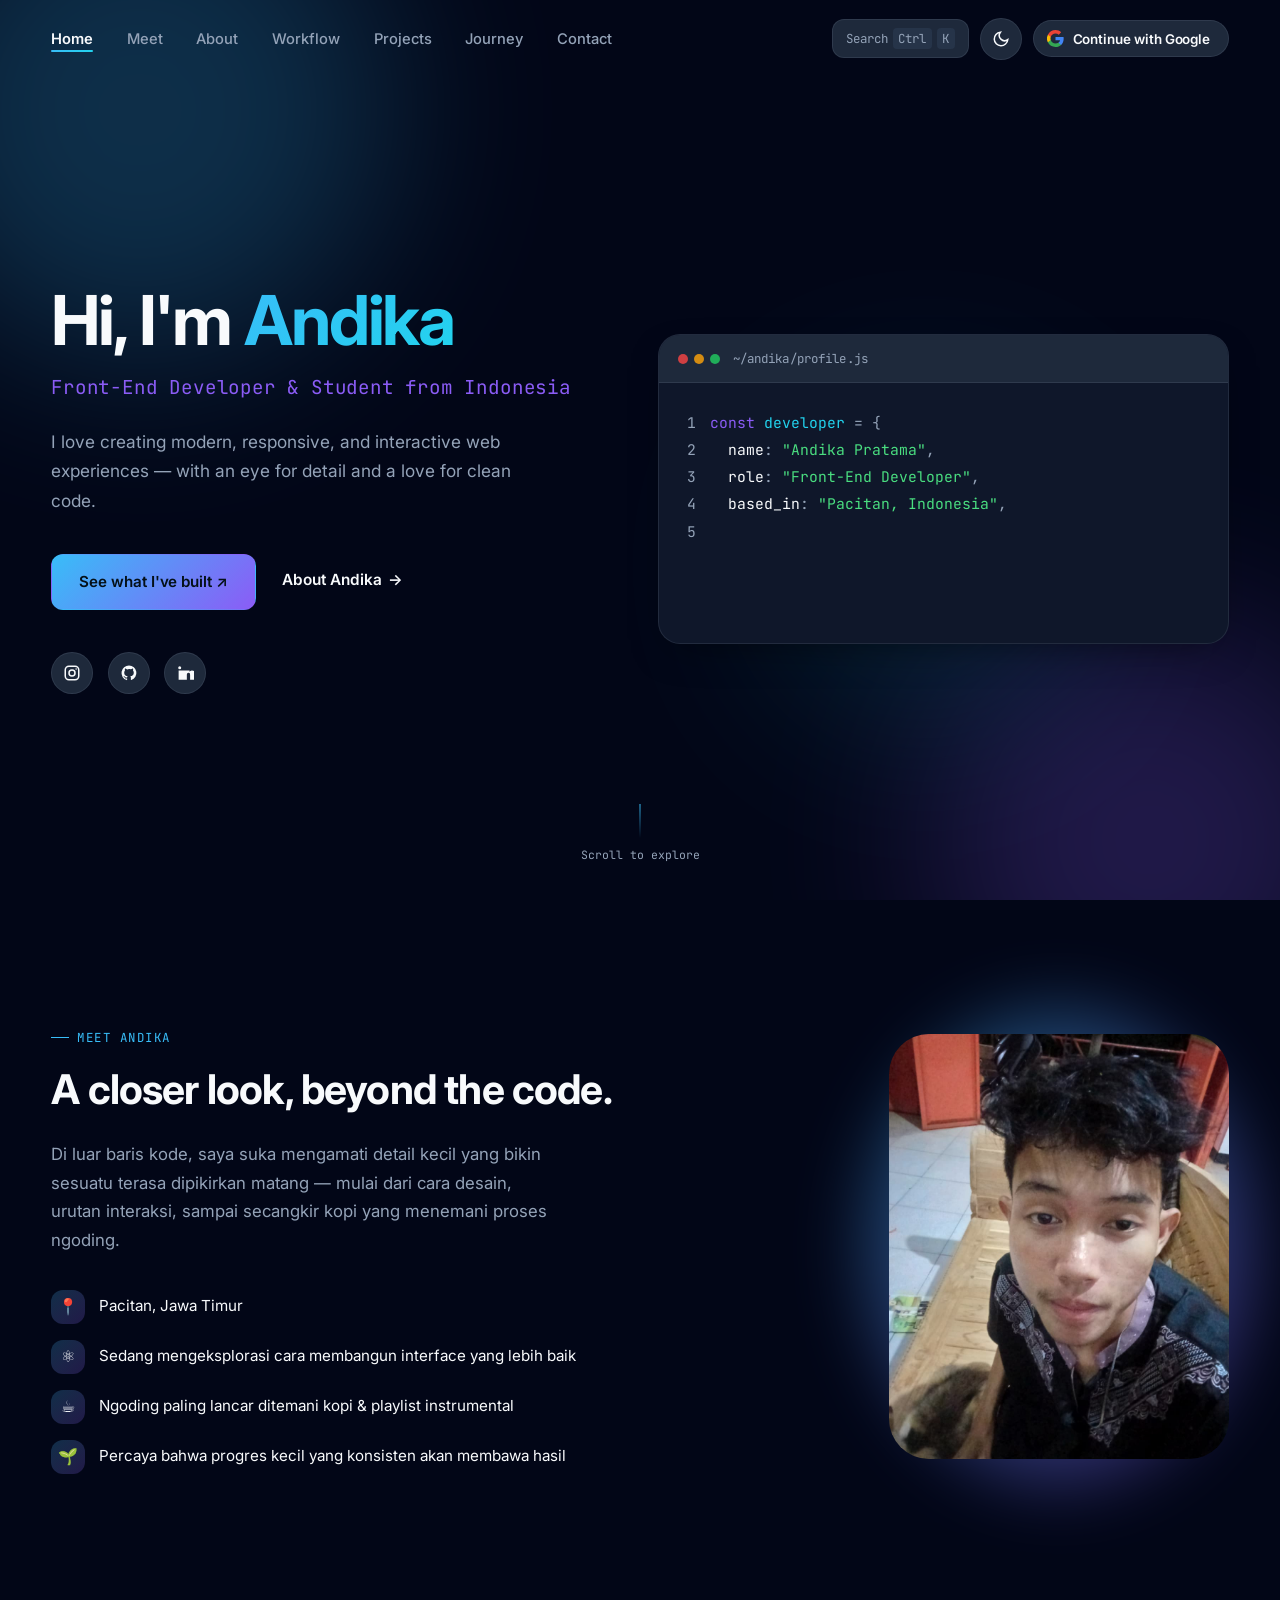
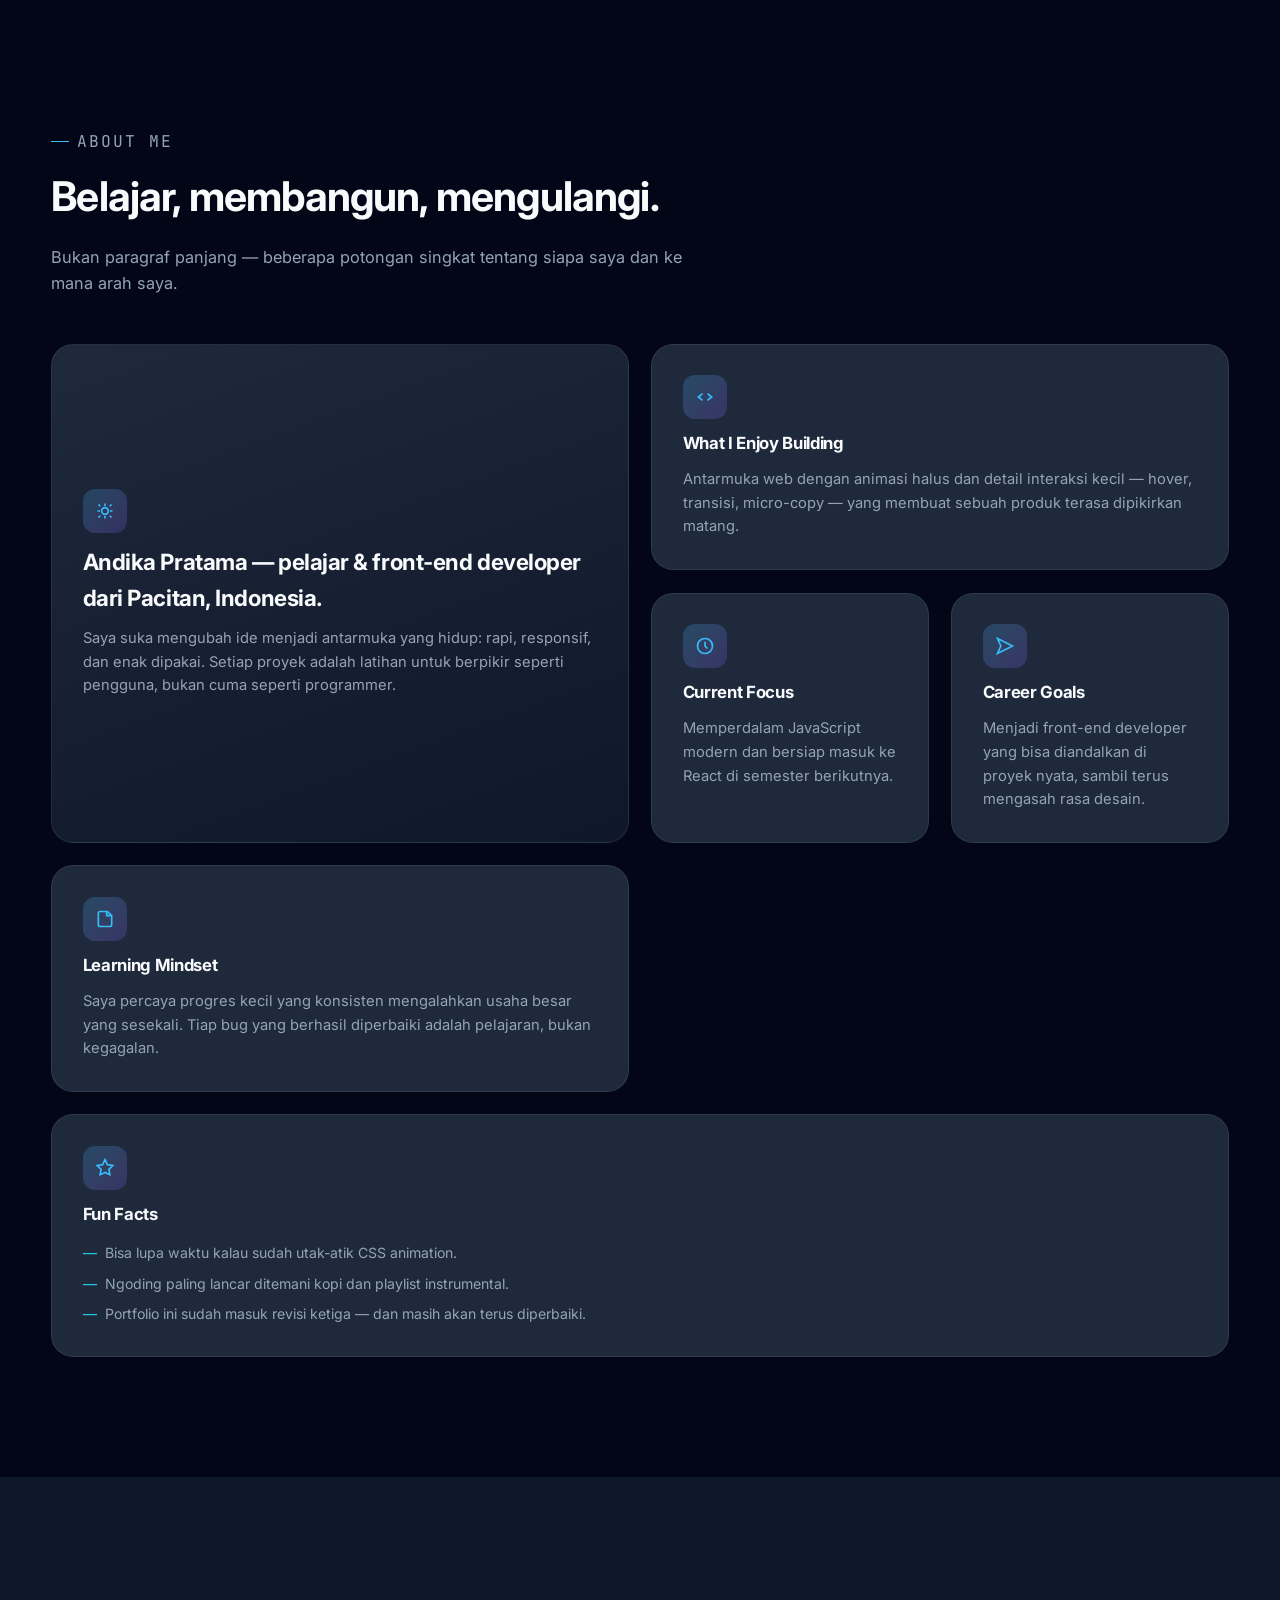
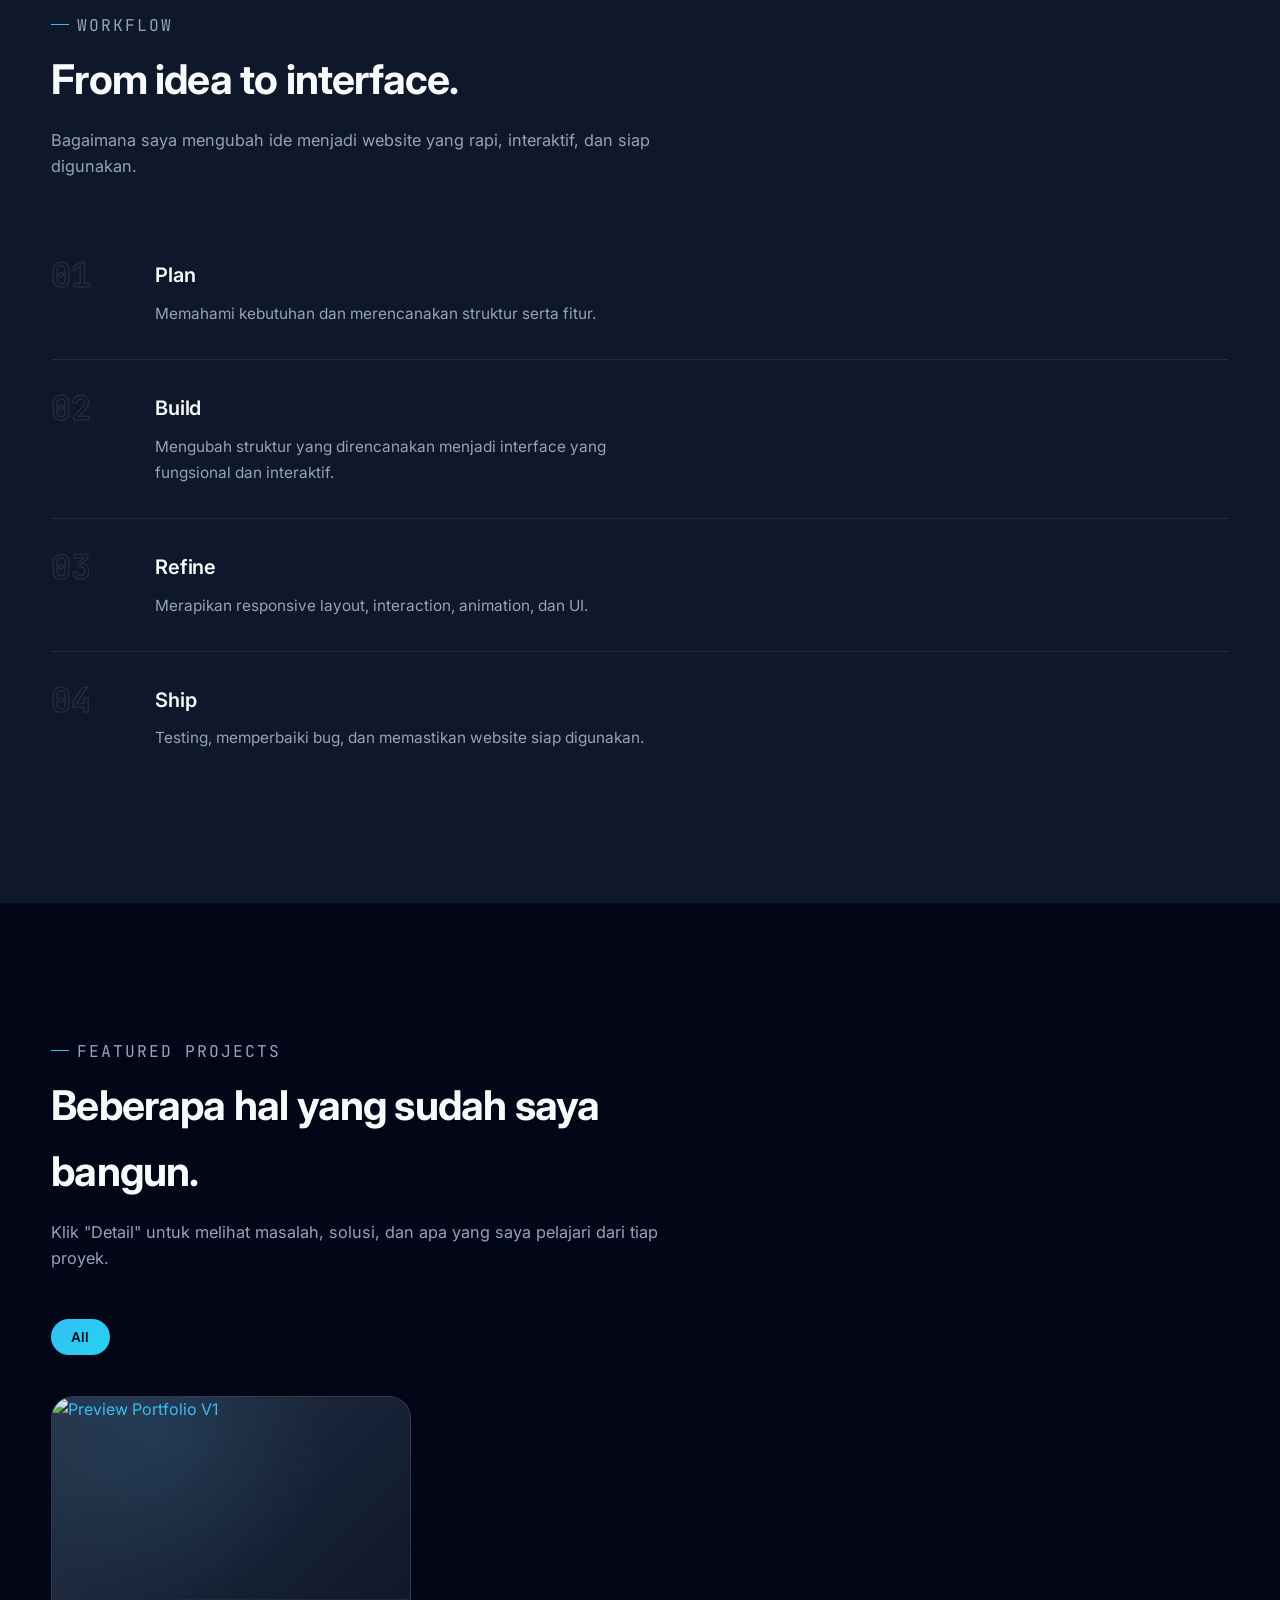
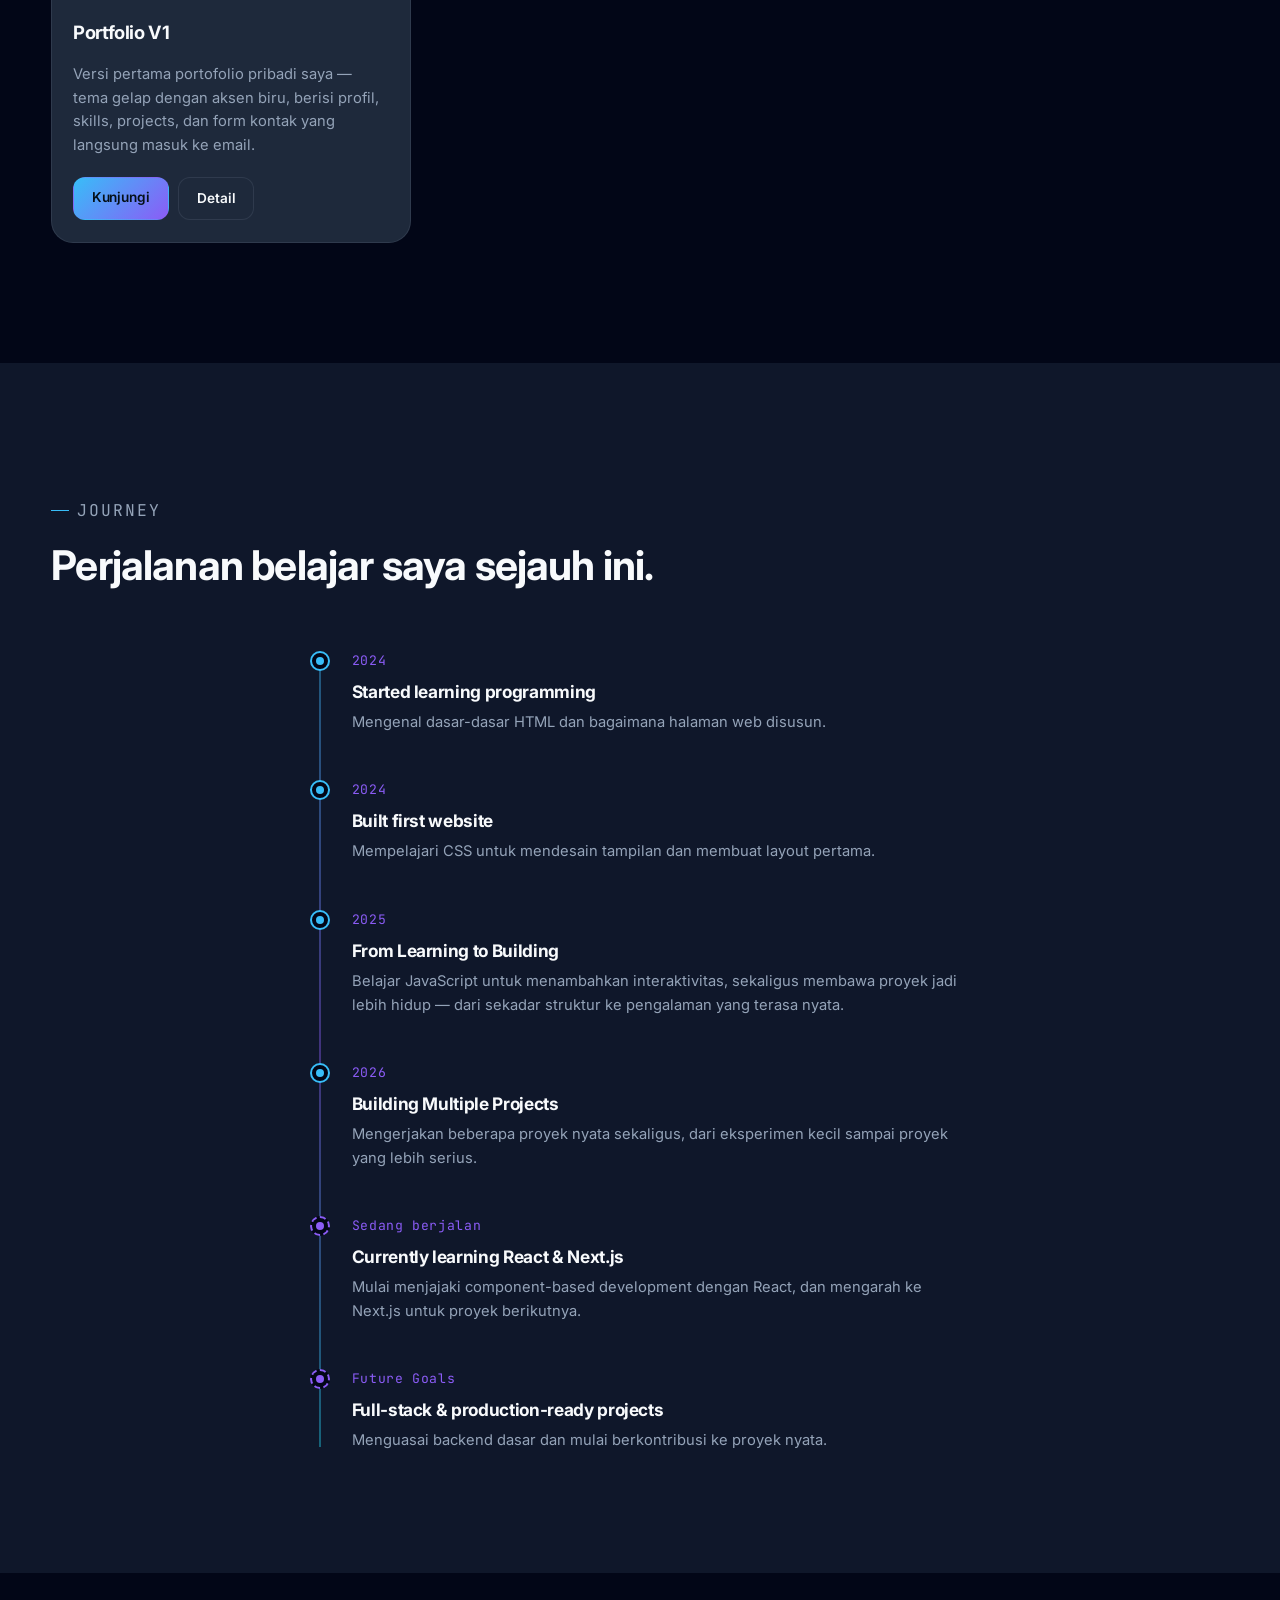
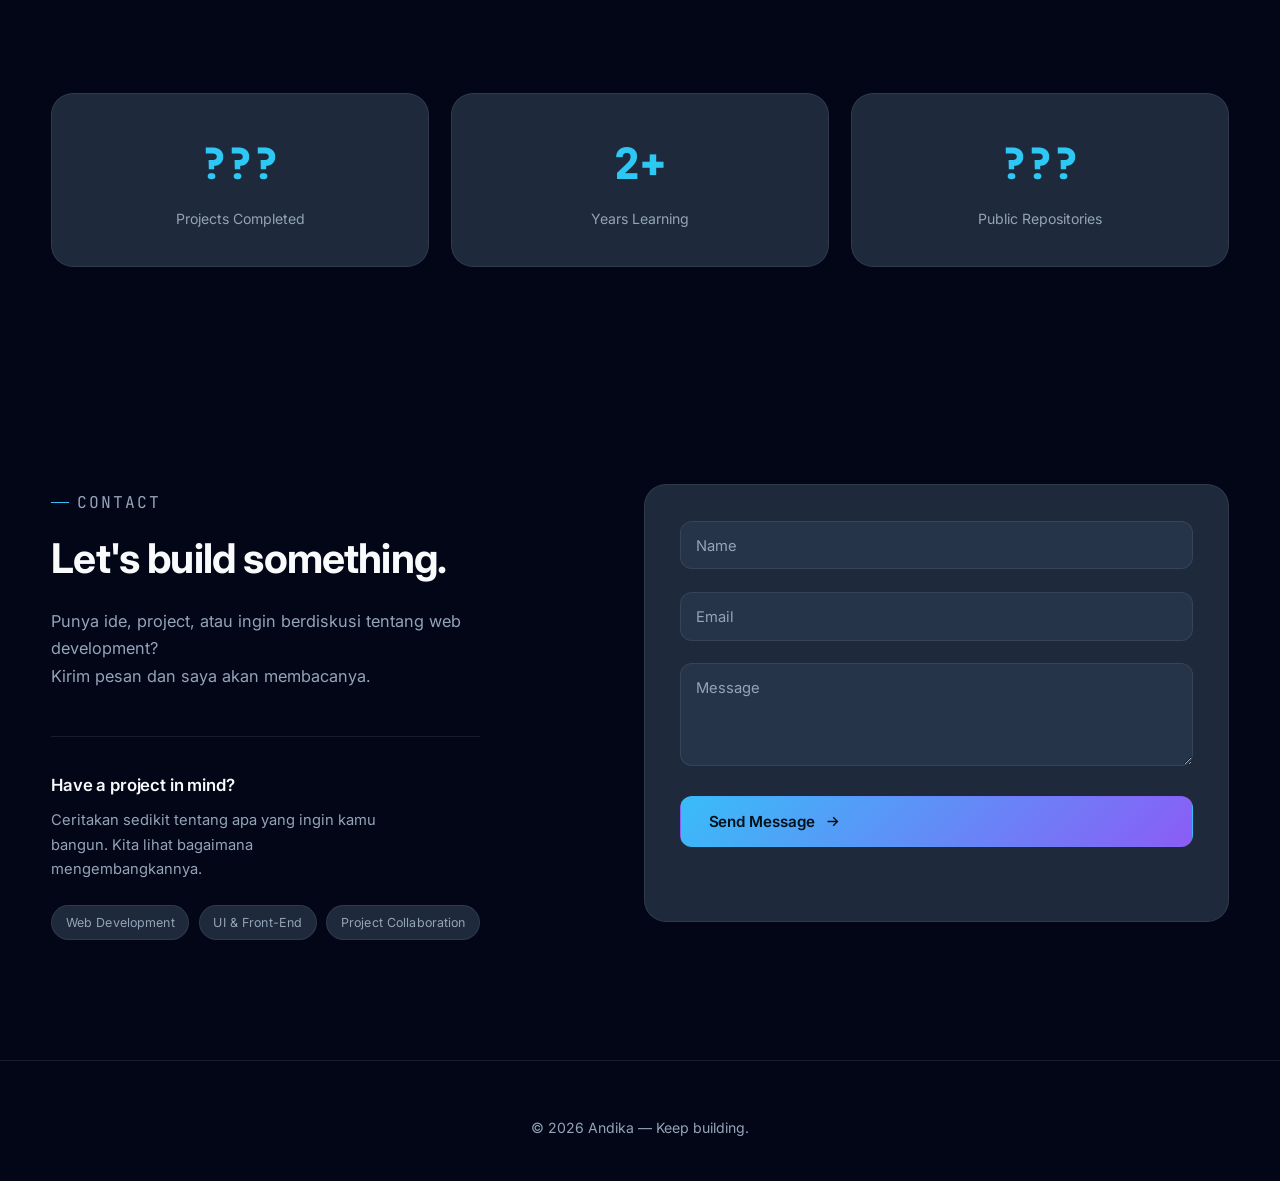
==== commit ed49b1f6: "Update index.html" ====
--- a/index.html
+++ b/index.html
@@ -8,7 +8,7 @@
 <meta name="robots" content="index, follow">
 <link rel="canonical" href="https://ndikaapratamaa.github.io/portfolio-v3/">
 
-<!-- Open Graph -->
+
 <meta property="og:type" content="website">
 <meta property="og:title" content="Andika Pratama — Front-End Developer">
 <meta property="og:description" content="Portfolio Andika Pratama — Front-End Developer & Student dari Pacitan, Indonesia.">
@@ -24,18 +24,12 @@
 <link href="https://fonts.googleapis.com/css2?family=Inter:wght@400;500;600;700;800&family=JetBrains+Mono:wght@400;500;600&display=swap" rel="stylesheet">
 
 <link rel="stylesheet" href="css/style.css">
-
-<!-- Google Identity Services script removed for now — feature isn't
-     configured yet (see js/modules/auth.js). Loading this script was
-     what made Chrome pop up its own native "Continue with Google"
-     side panel. Re-add it once GOOGLE_CLIENT_ID is set and
-     FEATURE_ENABLED is flipped to true in auth.js. -->
 </head>
 <body>
 
 <a href="#main" class="skip-link">Lewati ke konten utama</a>
 
-<!-- Loading screen -->
+
 <div id="loader" aria-hidden="true">
   <div class="loader-mark">
     <p class="loader-line">$ <span class="type" id="loader-type"></span></p>
@@ -44,7 +38,7 @@
 </div>
 
 <div id="scroll-progress"></div>
-<!-- Navbar -->
+
 <header class="navbar" id="navbar">
   <div class="container">
     <nav aria-label="Navigasi utama">
@@ -69,7 +63,7 @@
         <svg id="theme-icon" viewBox="0 0 24 24" fill="none" stroke="currentColor" stroke-width="2" stroke-linecap="round"><path d="M21 12.8A9 9 0 1 1 11.2 3 7 7 0 0 0 21 12.8Z"/></svg>
       </button>
 
-      <!-- "Continue with Google" — placeholder only, see js/modules/auth.js -->
+     
       <div class="auth-slot" id="auth-slot">
         <button class="google-btn js-ripple" id="google-signin-btn" type="button" aria-label="Continue with Google">
           <svg class="google-icon" viewBox="0 0 18 18" aria-hidden="true">
@@ -91,7 +85,7 @@
 
 <main id="main">
 
-  <!-- ============ HERO ============ -->
+ 
   <section id="home" class="hero">
     <div class="hero-blobs" aria-hidden="true">
       <div class="blob blob-1"></div>
@@ -123,7 +117,7 @@
         </div>
       </div>
 
-      <!-- Signature element: a live-typed terminal -->
+     
       <div class="hero-visual" data-reveal="right">
         <div class="terminal">
           <div class="terminal-bar">
@@ -138,7 +132,7 @@
     <div class="scroll-cue" aria-hidden="true"><span class="line"></span>Scroll to explore</div>
   </section>
 
-  <!-- ============ MEET ANDIKA ============ -->
+ 
   <section id="meet" class="section-pad">
     <div class="container meet-grid">
       <div class="meet-content" data-reveal="left">
@@ -164,7 +158,7 @@
     </div>
   </section>
 
-  <!-- ============ ABOUT (bento grid) ============ -->
+ 
   <section id="about" class="section-pad">
     <div class="container">
       <div class="section-head" data-reveal="up">
@@ -217,7 +211,7 @@
     </div>
   </section>
 
-  <!-- ============ WORKFLOW ============ -->
+ 
   <section id="workflow" class="section-pad" style="background:var(--surface)">
     <div class="container">
       <div class="section-head" data-reveal="up">
@@ -259,13 +253,13 @@
     </div>
   </section>
 
-  <!-- ============ PROJECTS ============ -->
+  
   <section id="projects" class="section-pad">
     <div class="container">
       <div class="section-head" data-reveal="up">
         <p class="eyebrow">Featured Projects</p>
         <h2>Beberapa hal yang sudah saya bangun.</h2>
-        <p>Klik "Case Study" untuk melihat masalah, solusi, dan apa yang saya pelajari dari tiap proyek.</p>
+        <p>Klik "Detail" untuk melihat masalah, solusi, dan apa yang saya pelajari dari tiap proyek.</p>
       </div>
 
       <div class="filter-bar" data-reveal="up" role="group" aria-label="Filter proyek">
@@ -276,7 +270,7 @@
     </div>
   </section>
 
-  <!-- Case study modal (populated dynamically) -->
+ 
   <div class="modal-overlay" id="project-modal" role="dialog" aria-modal="true" aria-labelledby="modal-title">
     <div class="modal">
       <button class="modal-close" id="modal-close" aria-label="Tutup">
@@ -284,20 +278,20 @@
       </button>
       <h3 id="modal-title"></h3>
 
-      <div class="modal-section"><h4>Problem</h4><p id="modal-problem"></p></div>
-      <div class="modal-section"><h4>Solution</h4><p id="modal-solution"></p></div>
-      <div class="modal-section"><h4>Features</h4><ul id="modal-features"></ul></div>
-      <div class="modal-section"><h4>Challenges</h4><p id="modal-challenges"></p></div>
-      <div class="modal-section"><h4>What I Learned</h4><p id="modal-learned"></p></div>
+      <div class="modal-section"><h4>Latar belakang</h4><p id="modal-problem"></p></div>
+      <div class="modal-section"><h4>Solusi</h4><p id="modal-solution"></p></div>
+      <div class="modal-section"><h4>Fitur</h4><ul id="modal-features"></ul></div>
+      <div class="modal-section"><h4>Tantangan</h4><p id="modal-challenges"></p></div>
+      <div class="modal-section"><h4>Yang saya pelajari</h4><p id="modal-learned"></p></div>
 
       <div class="modal-actions">
         <a id="modal-github" href="#" target="_blank" rel="noopener noreferrer" class="btn btn-outline btn-sm">GitHub</a>
-        <a id="modal-live" href="#" target="_blank" rel="noopener noreferrer" class="btn btn-sm">Live Demo</a>
+        <a id="modal-live" href="#" target="_blank" rel="noopener noreferrer" class="btn btn-sm">Kunjungi</a>
       </div>
     </div>
   </div>
 
-  <!-- ============ JOURNEY / EXPERIENCE ============ -->
+  
   <section id="journey" class="section-pad" style="background:var(--surface)">
     <div class="container">
       <div class="section-head" data-reveal="up">
@@ -346,7 +340,7 @@
     </div>
   </section>
 
-  <!-- ============ STATISTICS ============ -->
+ 
   <section class="section-pad">
     <div class="container">
       <div class="stats-grid">
@@ -366,7 +360,7 @@
     </div>
   </section>
 
-  <!-- ============ CONTACT ============ -->
+  
   <section id="contact" class="section-pad">
     <div class="container">
       <div class="contact-grid">
@@ -411,7 +405,7 @@
 
 </main>
 
-<!-- ============ FOOTER: closing experience ============ -->
+
 <footer class="site-footer">
   <div class="container">
     <p class="footer-copyright">&copy; 2026 Andika — Keep building.</p>
@@ -422,7 +416,7 @@
   <svg viewBox="0 0 24 24" fill="none" stroke="currentColor" stroke-width="2"><path d="m5 12 7-7 7 7M12 5v15"/></svg>
 </button>
 
-<!-- ============ COMMAND PALETTE (Ctrl/Cmd + K) ============ -->
+
 <div class="cmdk-overlay" id="cmdk-overlay" role="dialog" aria-modal="true" aria-label="Command palette">
   <div class="cmdk">
     <div class="cmdk-input-row">
--- a/css/style.css
+++ b/css/style.css
@@ -36,7 +36,6 @@
   --shadow-soft: 0 14px 40px -20px rgba(15,23,42,0.2);
 }
 
-/* ---------- Reset ---------- */
 *, *::before, *::after{ box-sizing: border-box; }
 html{ scroll-behavior: smooth; }
 body{
@@ -76,7 +75,6 @@
 }
 .skip-link:focus{ top: 1rem; }
 
-/* ---------- Utility ---------- */
 .container{ width: min(1240px, 92%); margin-inline: auto; }
 .eyebrow{
   font-family: var(--font-mono); font-size: .78rem; letter-spacing: .12em;
@@ -126,7 +124,6 @@
 [data-reveal="scale"]{ transform: scale(.92); }
 [data-reveal].in-view{ opacity: 1; transform: none; }
 
-/* ---------- Loading screen ---------- */
 #loader{
   position: fixed; inset: 0; z-index: 9999; background: var(--bg);
   display: flex; align-items: center; justify-content: center;
@@ -140,14 +137,12 @@
 .loader-fill{ height: 100%; width: 0%; background: linear-gradient(90deg, var(--primary), var(--accent)); animation: loaderFill 1.4s var(--ease) forwards; }
 @keyframes loaderFill{ to{ width: 100%; } }
 
-/* ---------- Scroll progress ---------- */
 #scroll-progress{
   position: fixed; top: 0; left: 0; height: 3px;
   background: linear-gradient(90deg, var(--primary), var(--accent), var(--secondary));
   width: 0%; z-index: 1001; transition: width .1s linear;
 }
 
-/* ---------- Navbar ---------- */
 .navbar{
   position: fixed; top: 0; left: 0; right: 0; z-index: 900; height: var(--nav-h);
   display: flex; align-items: center; border-bottom: 1px solid transparent;
@@ -203,16 +198,11 @@
 .hamburger.open span:nth-child(3){ transform: translateY(-6px) rotate(-45deg); }
 
 @media (max-width: 900px){
-  /* .nav-links-wrap is no longer opened by anything — #hamburger now
-     opens #cmdk-overlay directly (see js/modules/command-palette.js), so
-     the mobile menu is the exact same command-palette UI as desktop.
-     Nothing to size/animate here any more; just make sure it stays
-     invisible and out of the way. */
+
   .nav-links-wrap{ display: none; }
   .hamburger{ display: flex; }
 }
 
-/* ---------- Hero ---------- */
 .hero{ min-height: 100vh; display: flex; align-items: center; padding-top: var(--nav-h); overflow: hidden; }
 .hero-blobs{ position: absolute; inset: 0; z-index: -1; }
 .blob{ position: absolute; border-radius: 50%; filter: blur(90px); opacity: .22; animation: float 18s ease-in-out infinite; }
@@ -242,7 +232,6 @@
 .hero-link-cta:hover .hero-link-arrow{ transform: translateX(4px); }
 .hero-social{ display: flex; gap: .9rem; margin-top: 2.6rem; }
 
-/* Staggered, subtle entrance for hero copy — each child reveals in turn */
 .hero-content > [data-reveal]{ transition-duration: .7s; }
 .hero-content > *:nth-child(1){ transition-delay: .05s; }
 .hero-content > *:nth-child(2){ transition-delay: .12s; }
@@ -251,10 +240,8 @@
 .hero-content > *:nth-child(5){ transition-delay: .33s; }
 .hero-content > *:nth-child(6){ transition-delay: .4s; }
 
-/* Shared float used by the Meet section photo frame */
 @keyframes portraitFloat{ 0%,100%{ transform: translateY(0); } 50%{ transform: translateY(-12px); } }
 
-/* The terminal itself — hero's visual anchor */
 .terminal{
   border-radius: var(--radius-lg); background: var(--surface);
   border: 1px solid var(--border);
@@ -300,7 +287,6 @@
 .scroll-cue .line{ width: 1px; height: 34px; background: linear-gradient(var(--primary), transparent); animation: scrollcue 1.8s ease-in-out infinite; }
 @keyframes scrollcue{ 0%{ transform: scaleY(0); transform-origin: top; } 50%{ transform: scaleY(1); transform-origin: top; } 51%{ transform-origin: bottom; } 100%{ transform: scaleY(0); transform-origin: bottom; } }
 
-/* ---------- Meet Andika: two-column intro ---------- */
 .meet-grid{ display: grid; grid-template-columns: 1.05fr .95fr; gap: 4rem; align-items: center; }
 
 .meet-content h2{ font-size: clamp(1.9rem, 3.2vw, 2.7rem); margin-top: .6rem; }
@@ -314,8 +300,6 @@
   background: linear-gradient(135deg, color-mix(in srgb, var(--primary) 22%, transparent), color-mix(in srgb, var(--secondary) 22%, transparent));
 }
 
-/* Photo: floats on an outer frame; hover-scale lives on the inner viewer
-   so the two transforms never fight each other. */
 .meet-photo{ display: flex; flex-direction: column; align-items: flex-end; }
 
 .meet-frame{
@@ -336,18 +320,9 @@
 
 .meet-slide{
   position: absolute; inset: 0; width: 100%; height: 100%; object-fit: cover;
-  opacity: 0; transition: opacity .8s var(--ease);
+  opacity: 0;
 }
 .meet-slide.is-active{ opacity: 1; }
-
-.meet-dots{ display: flex; justify-content: center; gap: .6rem; margin-top: 1.5rem; }
-.meet-dot{
-  width: 9px; height: 9px; border-radius: 50%; padding: 0;
-  background: var(--border); border: none; cursor: pointer;
-  transition: background .3s var(--ease), transform .3s var(--ease-spring);
-}
-.meet-dot:hover{ transform: scale(1.2); }
-.meet-dot.is-active{ background: linear-gradient(135deg, var(--primary), var(--secondary)); transform: scale(1.15); }
 
 @media (max-width: 900px){
   .meet-grid{ grid-template-columns: 1fr; gap: 3rem; }
@@ -357,10 +332,9 @@
 
 @media (prefers-reduced-motion: reduce){
   .meet-frame{ animation: none; }
-  .meet-viewer, .meet-slide{ transition: none; }
-}
-
-/* ---------- About: bento grid ---------- */
+  .meet-viewer{ transition: none; }
+}
+
 .bento{
   display: grid; grid-template-columns: repeat(4, 1fr); grid-auto-rows: minmax(160px, auto);
   gap: 1.4rem;
@@ -398,7 +372,6 @@
   .bento-card.row-2{ grid-row: span 1; }
 }
 
-/* ---------- Projects ---------- */
 .filter-bar{ display: flex; gap: .7rem; flex-wrap: wrap; margin-bottom: 2.6rem; }
 .filter-btn{
   padding: .55rem 1.2rem; border-radius: 999px; font-size: .85rem; font-weight: 600;
@@ -408,7 +381,7 @@
 .filter-btn:hover{ color: var(--text); }
 .filter-btn.active{ color: #041018; border-color: transparent; background: linear-gradient(135deg, var(--primary), var(--accent)); }
 
-.project-grid{ display: grid; grid-template-columns: repeat(2, 1fr); gap: 1.8rem; }
+.project-grid{ display: grid; grid-template-columns: repeat(auto-fill, minmax(280px, 360px)); justify-content: start; gap: 1.8rem; }
 
 .project-card{
   position: relative; border-radius: var(--radius-lg); overflow: hidden;
@@ -430,7 +403,7 @@
 }
 .project-card:hover::before{ opacity: 1; }
 .project-thumb{
-  aspect-ratio: 16/10; display: grid; place-items: center; overflow: hidden;
+  aspect-ratio: 16/9; display: grid; place-items: center; overflow: hidden;
   background:
     radial-gradient(circle at 30% 20%, color-mix(in srgb, var(--primary) 10%, transparent), transparent 55%),
     linear-gradient(135deg, var(--card-2), var(--surface));
@@ -445,6 +418,8 @@
   opacity: .35;
   mask-image: radial-gradient(circle at center, #000 0%, transparent 75%);
 }
+.project-thumb.has-img::after{ display: none; }
+.project-thumb img{ width: 100%; height: 100%; object-fit: cover; display: block; }
 .project-thumb .thumb-icon{ width: 44px; height: 44px; opacity: .9; transition: transform .4s var(--ease); z-index: 1; }
 .project-thumb .thumb-icon svg{ width: 100%; height: 100%; }
 .project-card:hover .thumb-icon{ transform: scale(1.06) translateY(-2px); }
@@ -453,7 +428,7 @@
   padding: .3rem .6rem; border-radius: 999px; z-index: 1;
   background: color-mix(in srgb, var(--secondary) 25%, var(--card)); border: 1px solid var(--border); color: var(--text);
 }
-.project-body{ padding: 1.6rem 1.6rem 1.8rem; display: flex; flex-direction: column; gap: 1rem; flex: 1; }
+.project-body{ padding: 1.2rem 1.3rem 1.4rem; display: flex; flex-direction: column; gap: 1rem; flex: 1; }
 .project-body h3{ font-size: 1.15rem; }
 .project-body p{ color: var(--muted); font-size: .92rem; line-height: 1.6; flex: 1; }
 .tech-badges{ display: flex; flex-wrap: wrap; gap: .5rem; }
@@ -467,9 +442,14 @@
 .project-card:hover .tech-badges span{ border-color: color-mix(in srgb, var(--primary) 30%, var(--border)); color: var(--text); }
 .project-actions{ display: flex; gap: .6rem; margin-top: .2rem; flex-wrap: wrap; }
 
-@media (max-width: 780px){ .project-grid{ grid-template-columns: 1fr; } }
-
-/* ---------- Case study modal ---------- */
+@media (max-width: 780px){
+  .project-grid{ grid-template-columns: 1fr; justify-content: stretch; gap: 1.2rem; }
+  .project-card{ max-width: 420px; width: 100%; margin-inline: auto; }
+  .project-thumb{ aspect-ratio: 16/10; }
+  .project-body{ padding: 1rem 1.1rem 1.2rem; gap: .8rem; }
+  .project-body p{ font-size: .88rem; }
+}
+
 .modal-overlay{
   position: fixed; inset: 0; z-index: 1100; display: flex; align-items: center; justify-content: center;
   padding: 2rem; background: rgba(2,6,23,0.72); backdrop-filter: blur(6px);
@@ -492,15 +472,13 @@
 .modal h3{ font-size: 1.5rem; margin-bottom: 1.6rem; }
 .modal-section{ margin-bottom: 1.4rem; }
 .modal-section h4{
-  font-family: var(--font-mono); font-size: .78rem; text-transform: uppercase; letter-spacing: .08em;
-  color: var(--accent); margin-bottom: .5rem;
+  font-size: .95rem; font-weight: 600; color: var(--text); margin-bottom: .35rem;
 }
 .modal-section p, .modal-section li{ color: var(--muted); font-size: .93rem; }
 .modal-section ul{ display: flex; flex-direction: column; gap: .4rem; }
 .modal-section ul li::before{ content: "→ "; color: var(--primary); }
 .modal-actions{ display: flex; gap: .7rem; margin-top: 1.8rem; flex-wrap: wrap; }
 
-/* ---------- Timeline ---------- */
 .timeline{ position: relative; max-width: 660px; margin: 0 auto; padding-left: 2.6rem; }
 .timeline::before{
   content: ""; position: absolute; left: 9px; top: 6px; bottom: 6px; width: 2px;
@@ -519,7 +497,6 @@
 .timeline-item h3{ font-size: 1.08rem; margin: .35rem 0 .35rem; }
 .timeline-item p{ color: var(--muted); font-size: .92rem; }
 
-/* ---------- Statistics ---------- */
 .stats-grid{ display: grid; grid-template-columns: repeat(3, 1fr); gap: 1.4rem; }
 .stat-card{ text-align: center; padding: 2.2rem 1.2rem; border-radius: var(--radius-lg); background: var(--card); border: 1px solid var(--border); }
 .stat-number{
@@ -530,7 +507,6 @@
 .stat-label{ color: var(--muted); margin-top: .6rem; font-size: .88rem; }
 @media (max-width: 640px){ .stats-grid{ grid-template-columns: 1fr; } }
 
-/* ---------- Workflow: idea-to-interface timeline ---------- */
 .workflow-list{ display: flex; flex-direction: column; margin-top: 3rem; }
 
 .workflow-step{
@@ -557,9 +533,6 @@
   .workflow-num{ width: 3.2rem; font-size: 1.6rem; }
 }
 
-/* ---------- Contact: premium final CTA ---------- */
-/* Slightly tighter top offset than the default section-pad rhythm — this
-   section closes the page, so it can sit a touch closer to what precedes it. */
 #contact.section-pad{ padding-top: 5rem; }
 @media (max-width: 640px){ #contact.section-pad{ padding-top: 3.25rem; } }
 
@@ -612,7 +585,6 @@
 
 @media (max-width: 860px){ .contact-grid{ grid-template-columns: 1fr; } .contact-lead{ max-width: none; } }
 
-/* ---------- Footer: minimal closing, not a second CTA section ---------- */
 .site-footer{
   padding: 3.5rem 0 2.6rem; text-align: center;
   border-top: 1px solid var(--border);
@@ -629,7 +601,6 @@
 #back-to-top.show{ opacity: 1; visibility: visible; transform: translateY(0); }
 #back-to-top svg{ width: 18px; height: 18px; }
 
-/* ---------- Command palette (Ctrl/Cmd + K) ---------- */
 .cmdk-overlay{
   position: fixed; inset: 0; z-index: 1300; display: flex; align-items: flex-start; justify-content: center;
   padding-top: 12vh; background: rgba(2,6,23,0.72); backdrop-filter: blur(6px);
@@ -662,24 +633,13 @@
 .cmdk-empty{ padding: 1.4rem; text-align: center; color: var(--muted); font-size: .88rem; }
 
 @media (max-width: 900px){
-  /* Show every item at once on mobile instead of relying on internal
-     scroll — with ~9 static items this comfortably fits on screen, and
-     it sidesteps touch-scroll problems some mobile browsers have with
-     nested overflow regions entirely. The overlay itself becomes the
-     (page-level, always reliable) scroll container as a safety net, in
-     case the list ever grows long enough not to fit.
-     NOTE: this block must stay AFTER the base .cmdk-overlay/.cmdk-list
-     rules above — with equal specificity, CSS gives the win to whichever
-     rule is declared later in the file, media query or not. Moving this
-     block back above the base rules silently disables it again. */
+
   .cmdk-overlay{ overflow-y: auto; -webkit-overflow-scrolling: touch; padding: 1.25rem; align-items: flex-start; }
   .cmdk-list{ max-height: none; overflow-y: visible; }
 }
 
-/* No horizontal scroll safety */
 html, body{ max-width: 100%; overflow-x: hidden; }
 
-/* ---------- Google Sign-In entry point ---------- */
 .auth-slot{ display: flex; align-items: center; }
 
 .google-btn{
@@ -699,7 +659,6 @@
   .google-btn{ padding: 0; width: 42px; height: 42px; justify-content: center; border-radius: 50%; }
 }
 
-/* Small "coming soon" toast (e.g. Google Sign-In not ready yet) */
 .auth-toast{
   position: fixed; left: 50%; bottom: 28px; z-index: 10000;
   transform: translate(-50%, 16px);
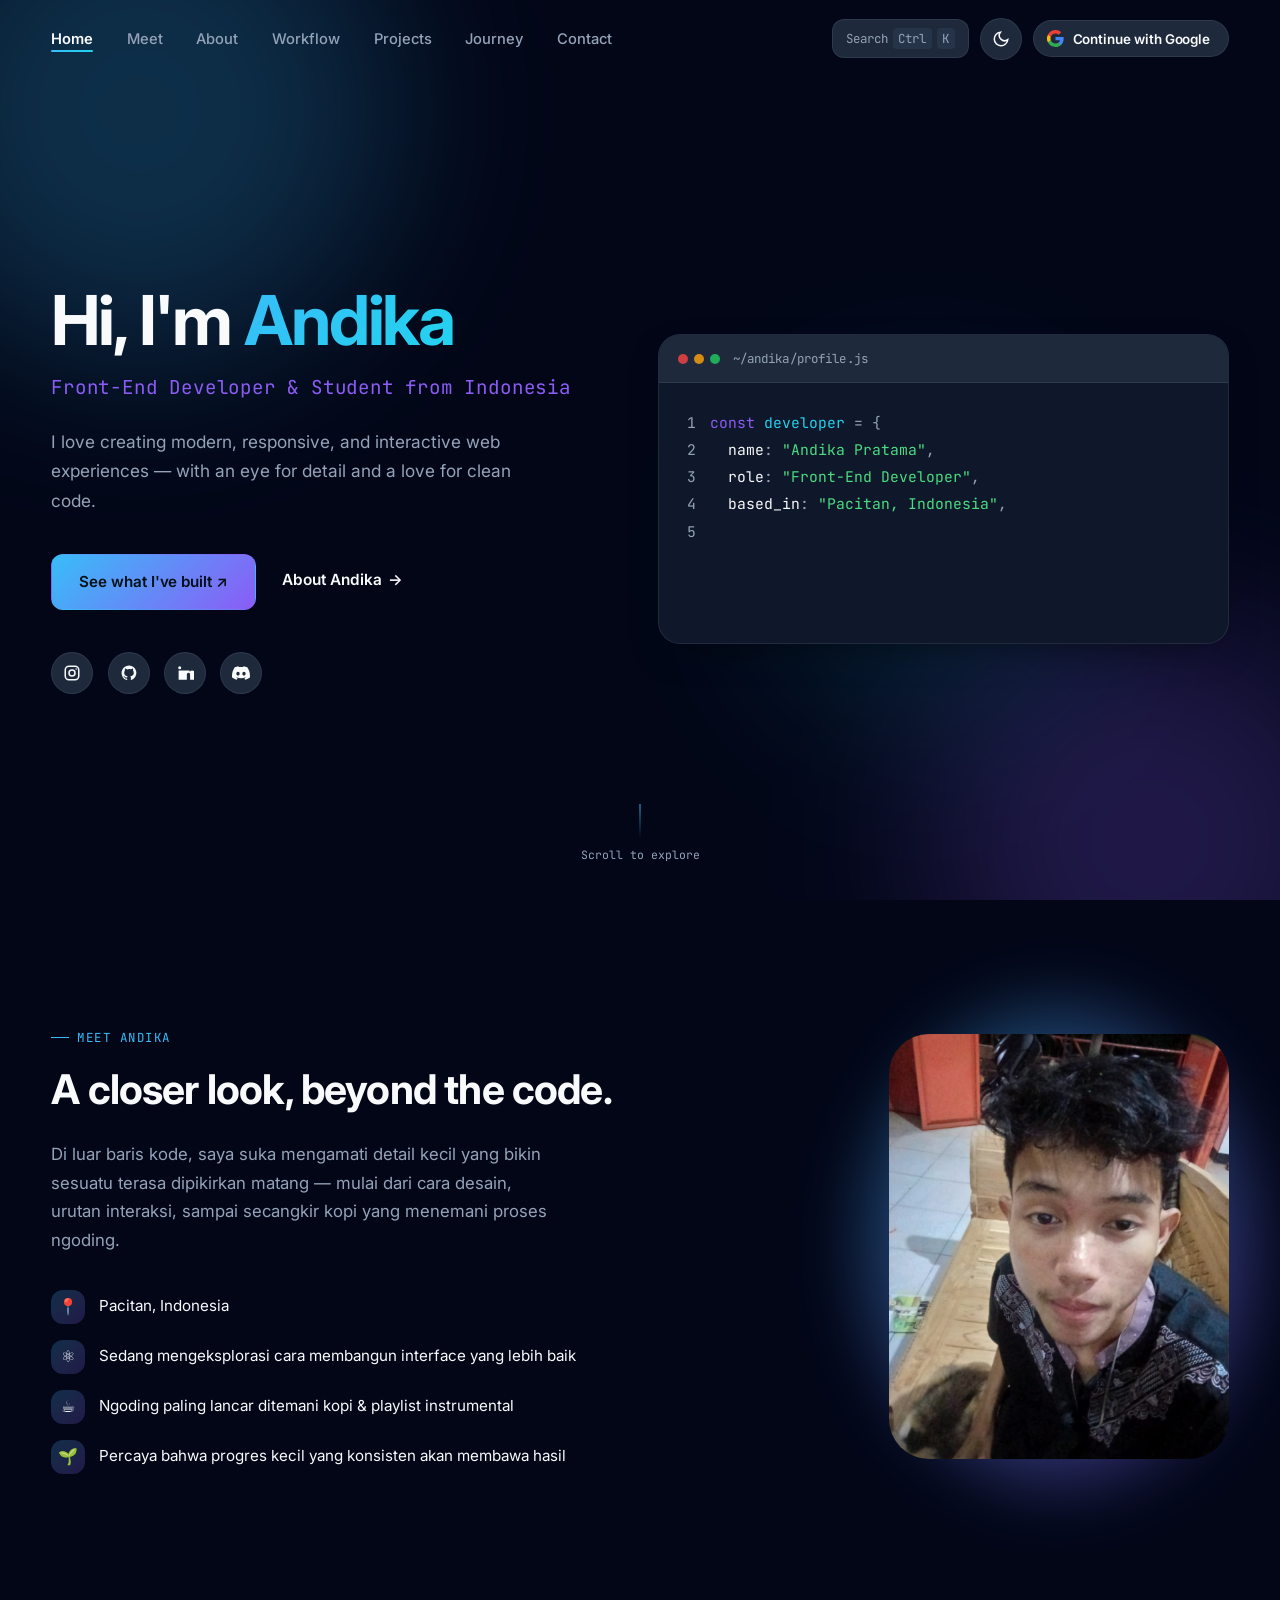
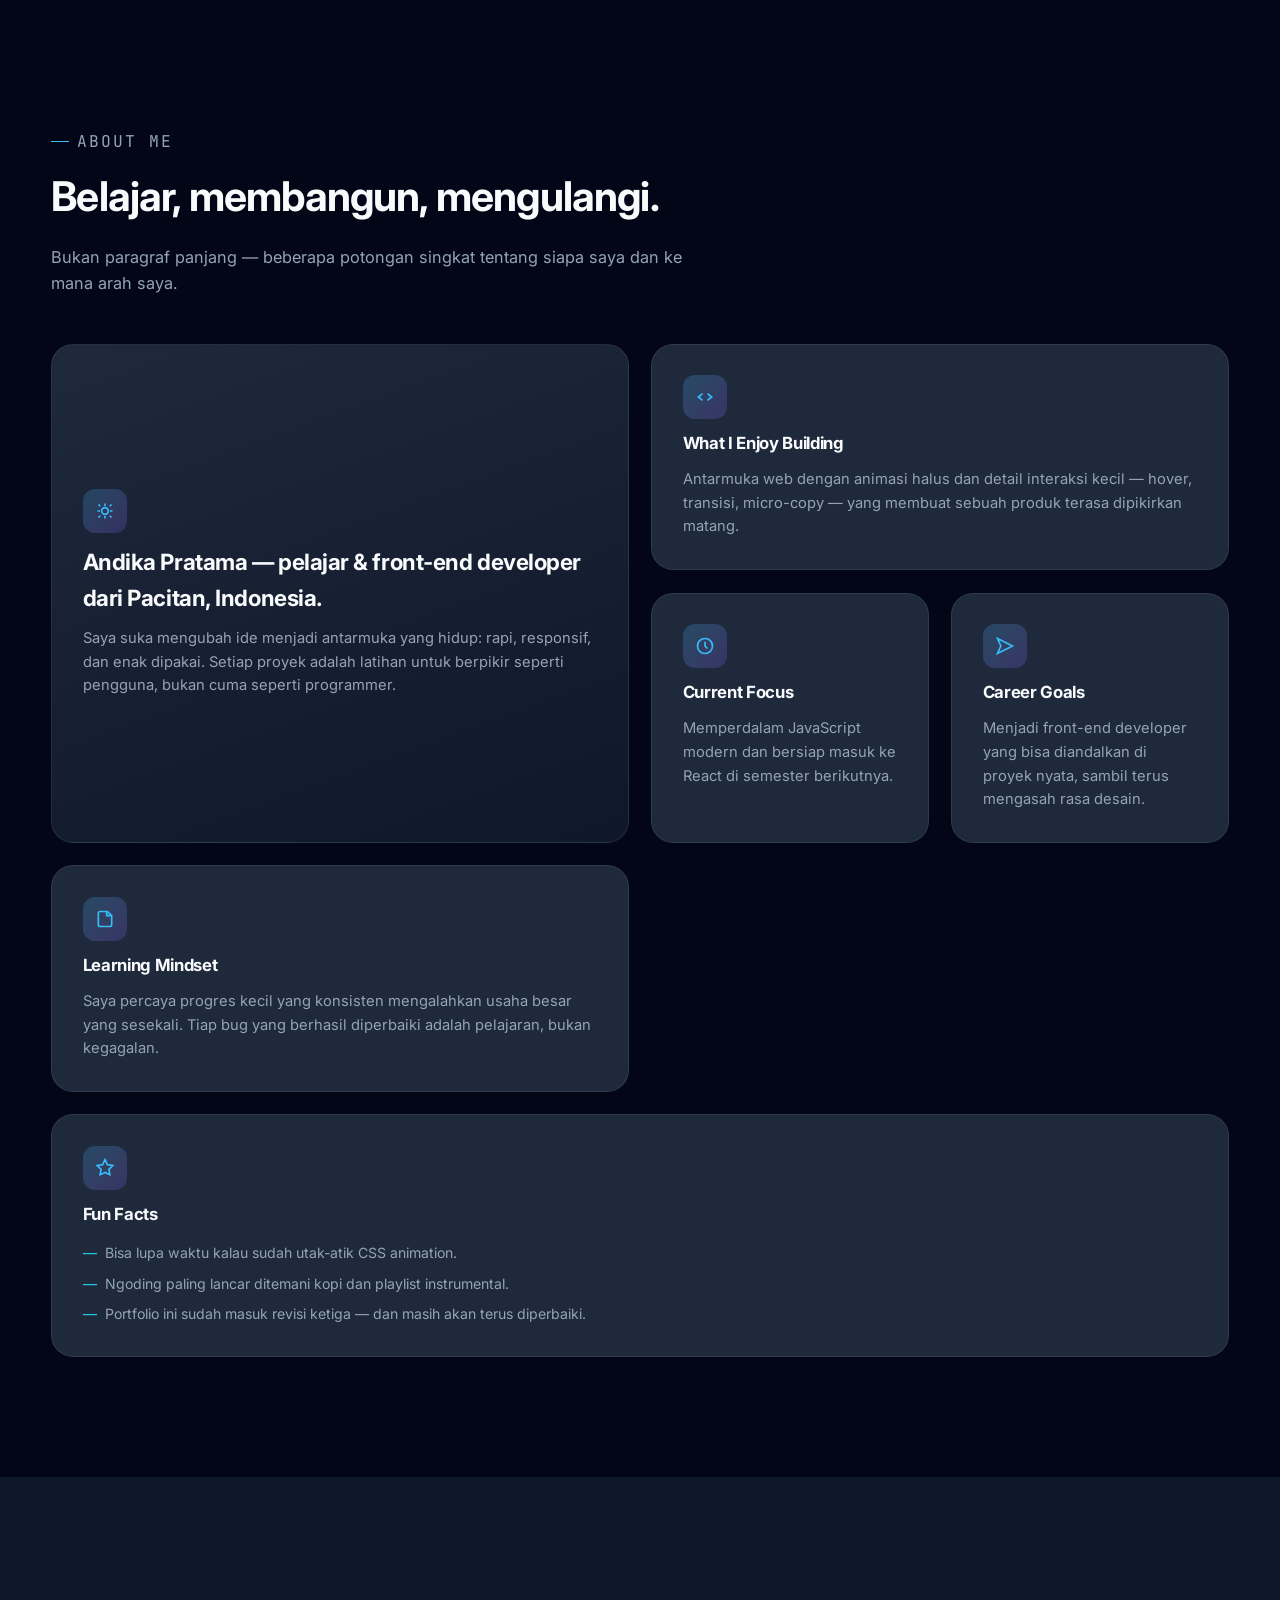
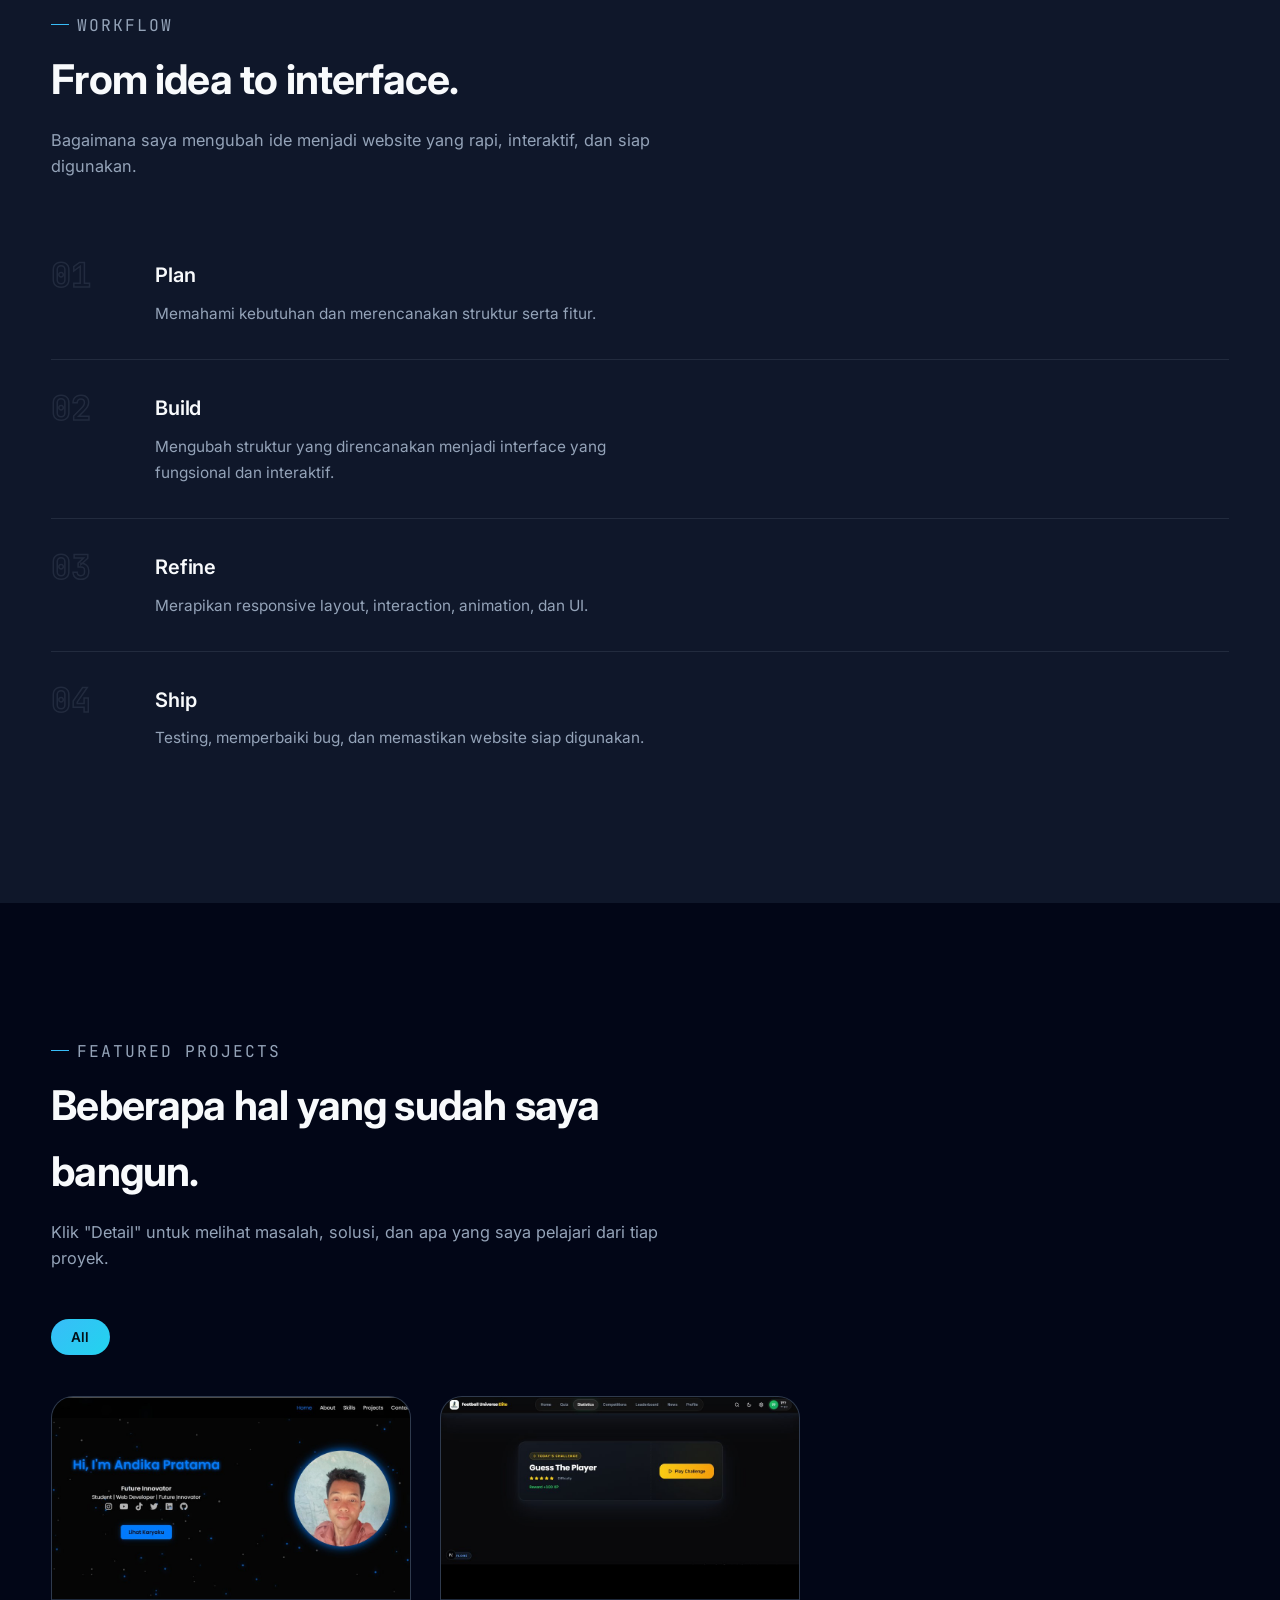
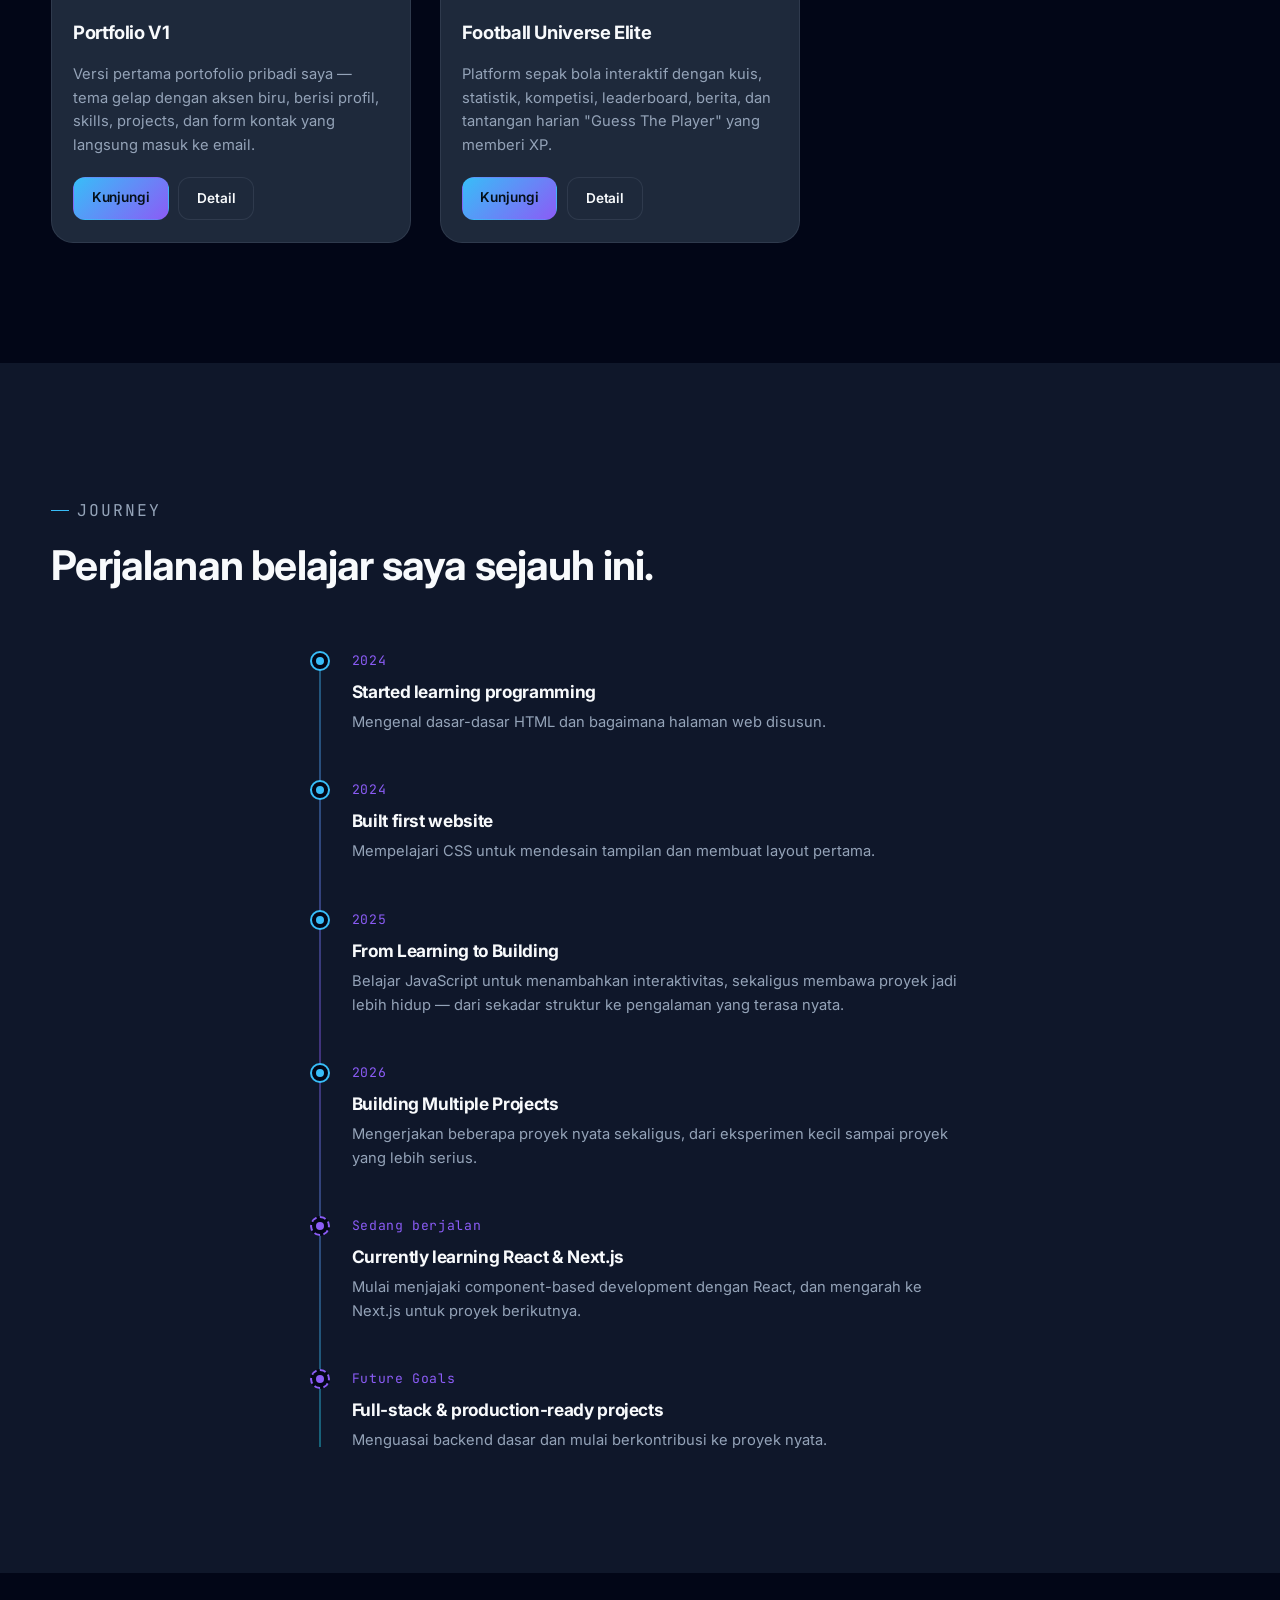
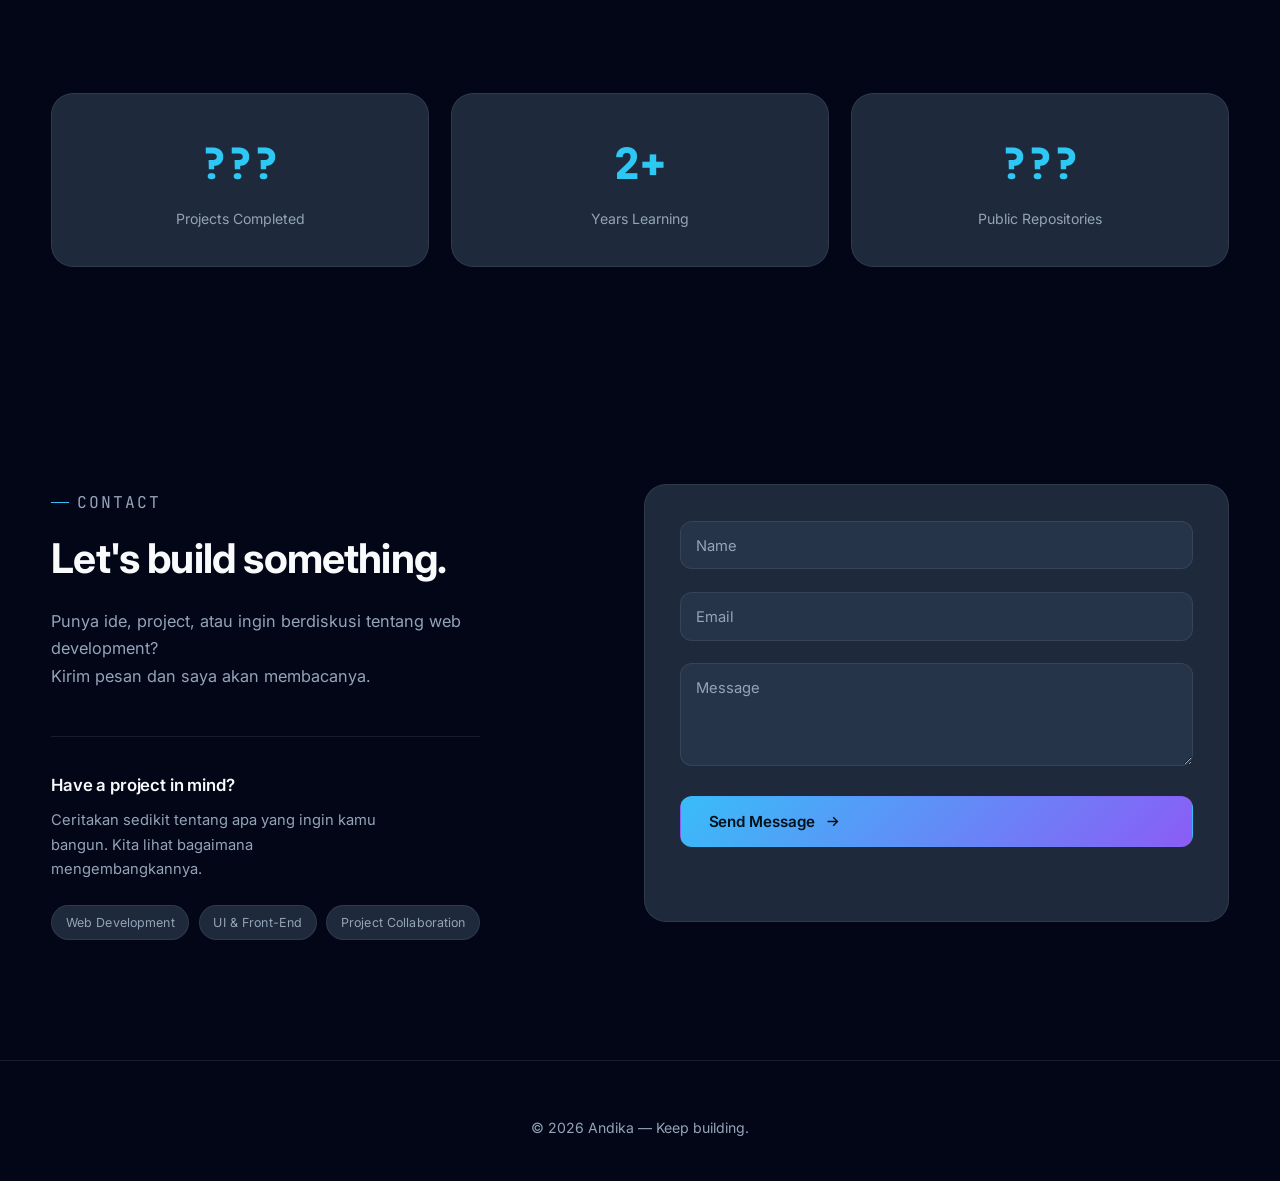
==== commit 711dd443: "Update index.html" ====
--- a/index.html
+++ b/index.html
@@ -6,15 +6,16 @@
 <title>Andika Pratama — Front-End Developer</title>
 <meta name="description" content="Portfolio Andika Pratama — Front-End Developer & Student dari Pacitan, Indonesia. Membangun pengalaman web modern, cepat, dan mudah diakses.">
 <meta name="robots" content="index, follow">
-<link rel="canonical" href="https://ndikaapratamaa.github.io/portfolio-v3/">
+<link rel="canonical" href="https://portfolio-andika-v2.vercel.app/">
 
 
 <meta property="og:type" content="website">
 <meta property="og:title" content="Andika Pratama — Front-End Developer">
 <meta property="og:description" content="Portfolio Andika Pratama — Front-End Developer & Student dari Pacitan, Indonesia.">
-<meta property="og:image" content="assets/images/foto-andikaV2.jpg">
-<meta property="og:url" content="https://ndikaapratamaa.github.io/portfolio-v3/">
+<meta property="og:image" content="https://portfolio-andika-v2.vercel.app/assets/images/foto-andikaV2.jpg">
+<meta property="og:url" content="https://portfolio-andika-v2.vercel.app/">
 <meta name="twitter:card" content="summary_large_image">
+<meta name="twitter:image" content="https://portfolio-andika-v2.vercel.app/assets/images/foto-andikaV2.jpg">
 <meta name="theme-color" content="#020617">
 
 <link rel="icon" type="image/jpeg" href="assets/images/foto-andikaV2.jpg">
@@ -108,11 +109,15 @@
           <a href="https://www.instagram.com/ndikaaprtmaaa/" target="_blank" rel="noopener noreferrer" class="icon-btn" aria-label="Instagram Andika" title="Instagram">
             <svg viewBox="0 0 24 24" fill="none" stroke="currentColor" stroke-width="2"><rect x="3" y="3" width="18" height="18" rx="5"/><circle cx="12" cy="12" r="4"/><circle cx="17.5" cy="6.5" r="1" fill="currentColor" stroke="none"/></svg>
           </a>
-          <a href="https://github.com/ndikaapratamaa" target="_blank" rel="noopener noreferrer" class="icon-btn" aria-label="GitHub Andika" title="GitHub">
+          <span class="icon-btn" role="img" aria-label="GitHub" title="GitHub" style="cursor:default">
             <svg viewBox="0 0 24 24" fill="currentColor"><path d="M12 2a10 10 0 0 0-3.16 19.49c.5.09.68-.22.68-.48v-1.7c-2.78.6-3.37-1.34-3.37-1.34-.46-1.16-1.11-1.47-1.11-1.47-.91-.62.07-.6.07-.6 1 .07 1.53 1.03 1.53 1.03.89 1.53 2.34 1.09 2.91.83.09-.65.35-1.09.63-1.34-2.22-.25-4.56-1.11-4.56-4.94 0-1.09.39-1.98 1.03-2.68-.1-.25-.45-1.27.1-2.65 0 0 .84-.27 2.75 1.03A9.6 9.6 0 0 1 12 6.8c.85 0 1.7.11 2.5.34 1.9-1.3 2.75-1.03 2.75-1.03.55 1.38.2 2.4.1 2.65.64.7 1.03 1.59 1.03 2.68 0 3.84-2.34 4.68-4.57 4.93.36.31.68.92.68 1.85v2.74c0 .27.18.58.69.48A10 10 0 0 0 12 2Z"/></svg>
-          </a>
+          </span>
           <a href="https://www.linkedin.com/" target="_blank" rel="noopener noreferrer" class="icon-btn" aria-label="LinkedIn Andika" title="LinkedIn">
             <svg viewBox="0 0 24 24" fill="currentColor"><path d="M6.94 5a2 2 0 1 1-4 0 2 2 0 0 1 4 0ZM3.5 8.75h6.86V21H3.5V8.75Zm7.98 0h6.57v1.68h.1c.92-1.66 3.16-1.68 3.16-1.68 3.38 0 4.36 2.22 4.36 5.11V21h-6.86v-6.09c0-1.45-.03-3.32-2.02-3.32-2.02 0-2.33 1.58-2.33 3.21V21h-6.98V8.75Z"/></svg>
+          </a>
+          <!-- Ganti href di bawah dengan link Discord kamu (invite server atau https://discord.com/users/ID_KAMU) -->
+          <a href="#" target="_blank" rel="noopener noreferrer" class="icon-btn" aria-label="Discord Andika" title="Discord">
+            <svg viewBox="0 0 24 24" fill="currentColor"><path d="M20.317 4.37a19.79 19.79 0 0 0-4.885-1.515.074.074 0 0 0-.079.037c-.21.375-.444.864-.608 1.25a18.27 18.27 0 0 0-5.487 0 12.64 12.64 0 0 0-.617-1.25.077.077 0 0 0-.079-.037A19.74 19.74 0 0 0 3.677 4.37a.07.07 0 0 0-.032.027C.533 9.046-.32 13.58.099 18.057a.082.082 0 0 0 .031.057 19.9 19.9 0 0 0 5.993 3.03.078.078 0 0 0 .084-.028c.462-.63.874-1.295 1.226-1.994a.076.076 0 0 0-.041-.106 13.1 13.1 0 0 1-1.872-.892.077.077 0 0 1-.008-.128c.126-.094.252-.192.372-.292a.074.074 0 0 1 .078-.01c3.928 1.793 8.18 1.793 12.061 0a.074.074 0 0 1 .079.009c.12.1.246.198.373.293a.077.077 0 0 1-.006.127 12.3 12.3 0 0 1-1.873.892.077.077 0 0 0-.041.107c.36.698.772 1.362 1.225 1.993a.076.076 0 0 0 .084.028 19.84 19.84 0 0 0 6.002-3.03.077.077 0 0 0 .031-.055c.5-5.177-.838-9.674-3.549-13.66a.061.061 0 0 0-.031-.03ZM8.02 15.33c-1.183 0-2.157-1.086-2.157-2.419 0-1.333.956-2.419 2.157-2.419 1.21 0 2.176 1.095 2.157 2.42 0 1.333-.956 2.418-2.157 2.418Zm7.975 0c-1.183 0-2.157-1.086-2.157-2.419 0-1.333.955-2.419 2.157-2.419 1.21 0 2.176 1.095 2.157 2.42 0 1.333-.946 2.418-2.157 2.418Z"/></svg>
           </a>
         </div>
       </div>
@@ -141,7 +146,7 @@
         <p class="meet-intro">Di luar baris kode, saya suka mengamati detail kecil yang bikin sesuatu terasa dipikirkan matang — mulai dari cara desain, urutan interaksi, sampai secangkir kopi yang menemani proses ngoding.</p>
 
         <ul class="meet-highlights">
-          <li><span class="meet-highlight-icon" aria-hidden="true">📍</span> Pacitan, Jawa Timur</li>
+          <li><span class="meet-highlight-icon" aria-hidden="true">📍</span> Pacitan, Indonesia</li>
           <li><span class="meet-highlight-icon" aria-hidden="true">⚛️</span> Sedang mengeksplorasi cara membangun interface yang lebih baik</li>
           <li><span class="meet-highlight-icon" aria-hidden="true">☕</span> Ngoding paling lancar ditemani kopi &amp; playlist instrumental</li>
           <li><span class="meet-highlight-icon" aria-hidden="true">🌱</span> Percaya bahwa progres kecil yang konsisten akan membawa hasil</li>
--- a/css/style.css
+++ b/css/style.css
@@ -674,3 +674,15 @@
 .auth-toast.show{
   opacity: 1; transform: translate(-50%, 0);
 }
+
+/* Placeholder "???" with animated rainbow effect */
+.rainbow-text{
+  font-weight: 800; letter-spacing: .15em;
+  background: linear-gradient(90deg,#ff3b3b,#ff9f1c,#ffe600,#2ecc71,#00c2ff,#6c5ce7,#ff4fd8,#ff3b3b);
+  background-size: 200% 100%;
+  -webkit-background-clip: text; background-clip: text;
+  -webkit-text-fill-color: transparent; color: transparent;
+  animation: rainbow-shift 3s linear infinite;
+}
+@keyframes rainbow-shift{ to{ background-position: 200% 0; } }
+@media (prefers-reduced-motion: reduce){ .rainbow-text{ animation: none; } }
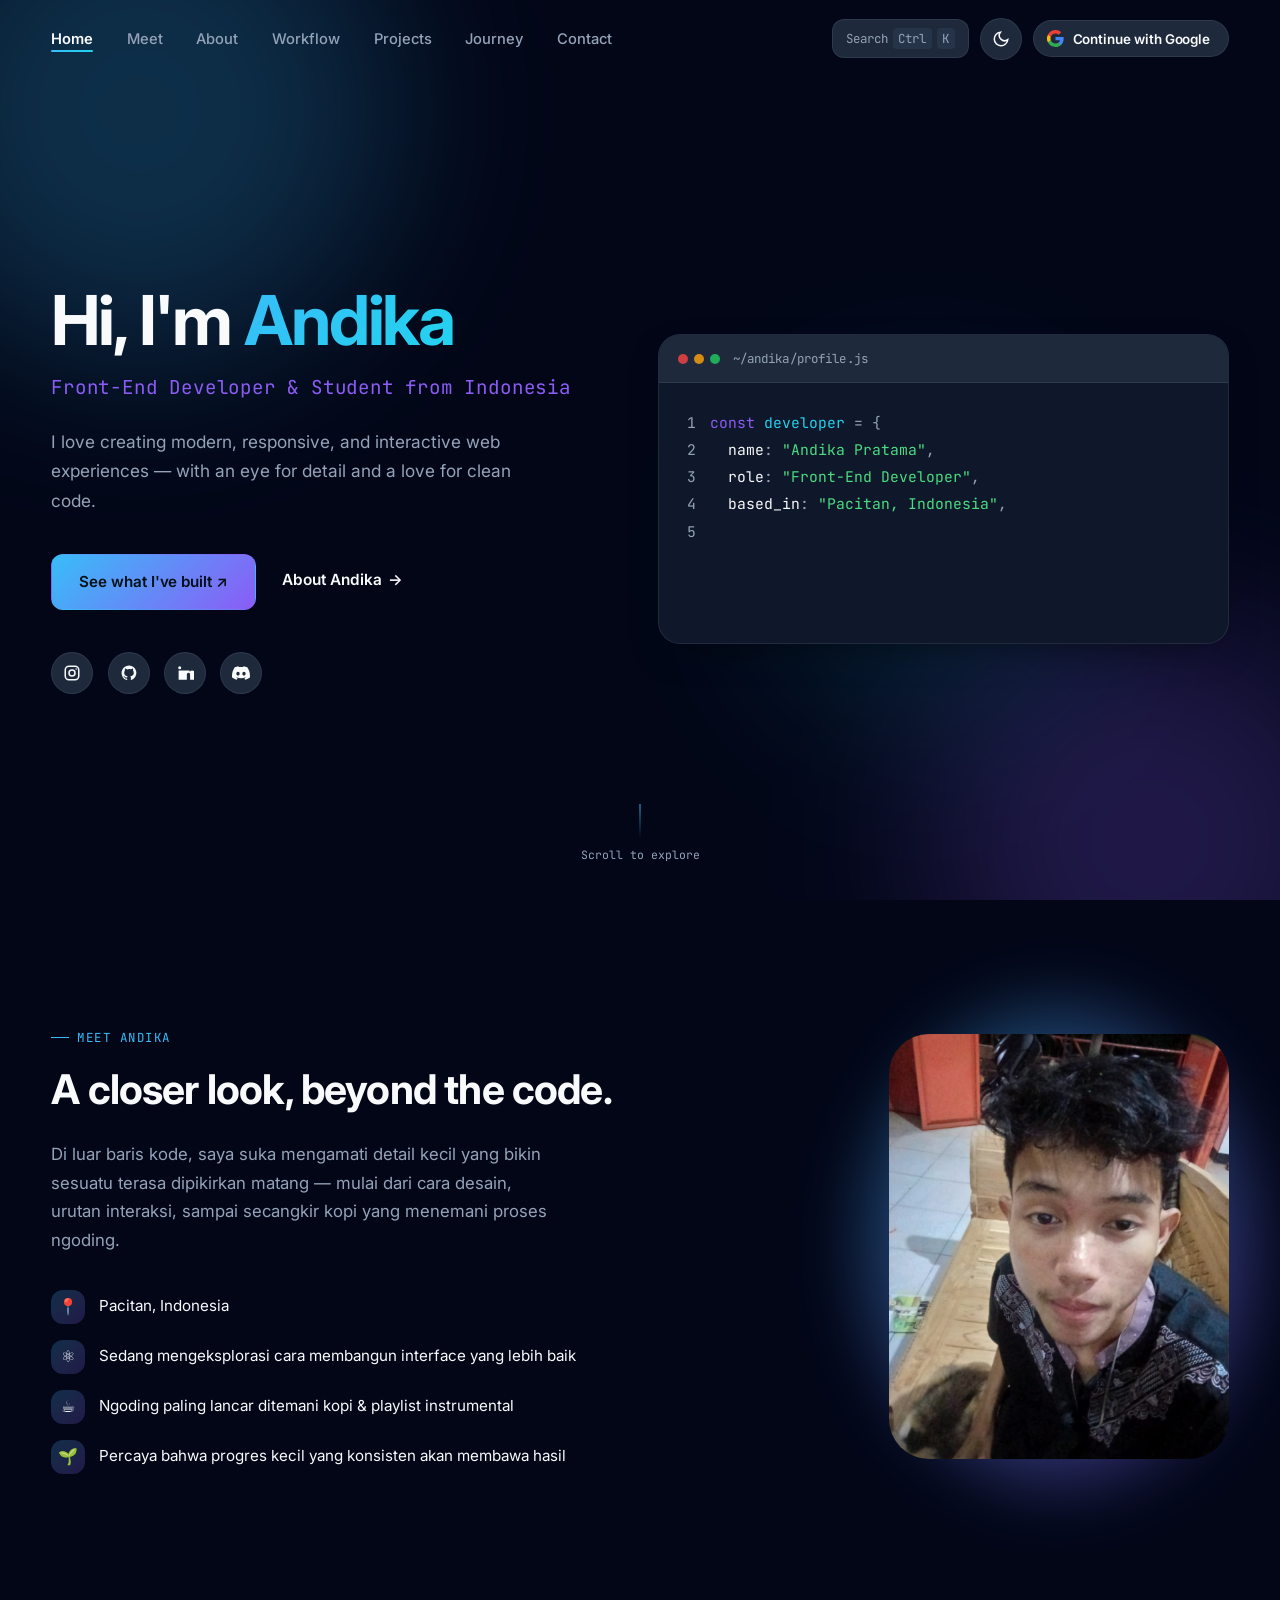
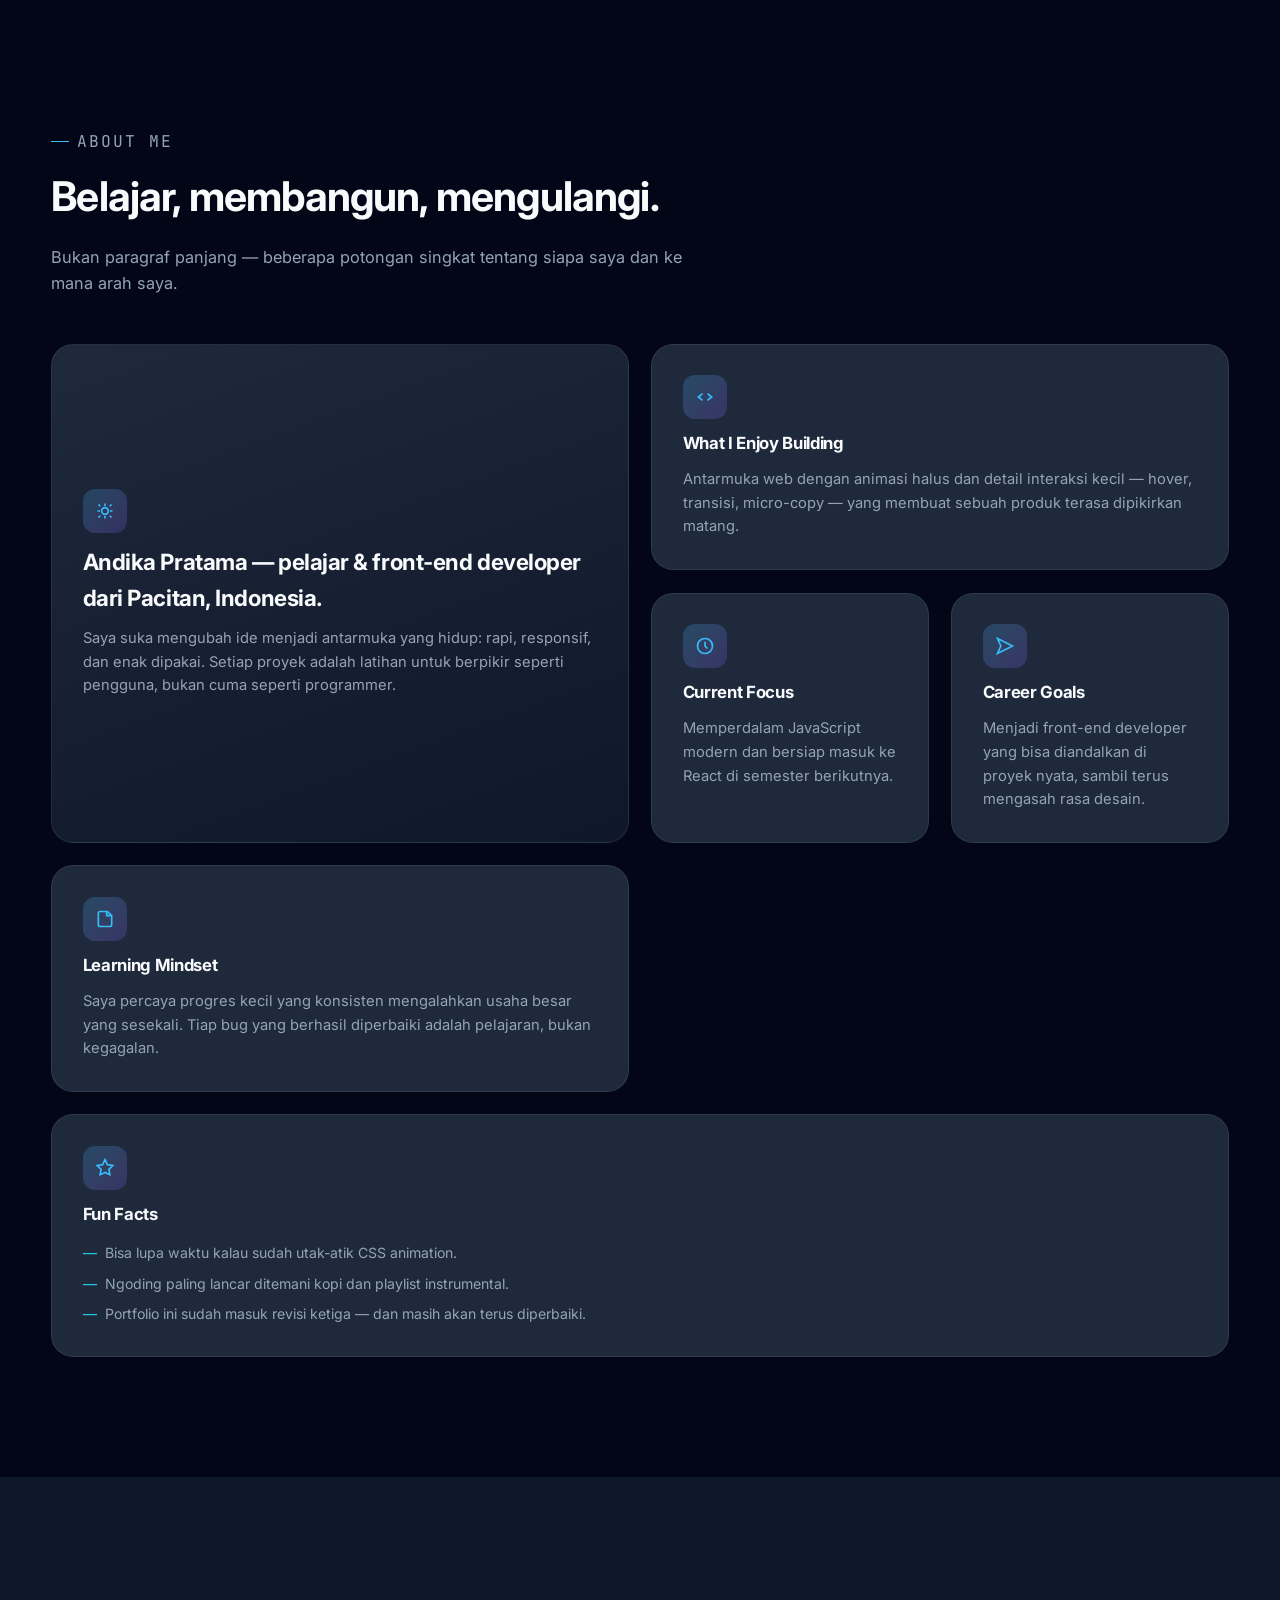
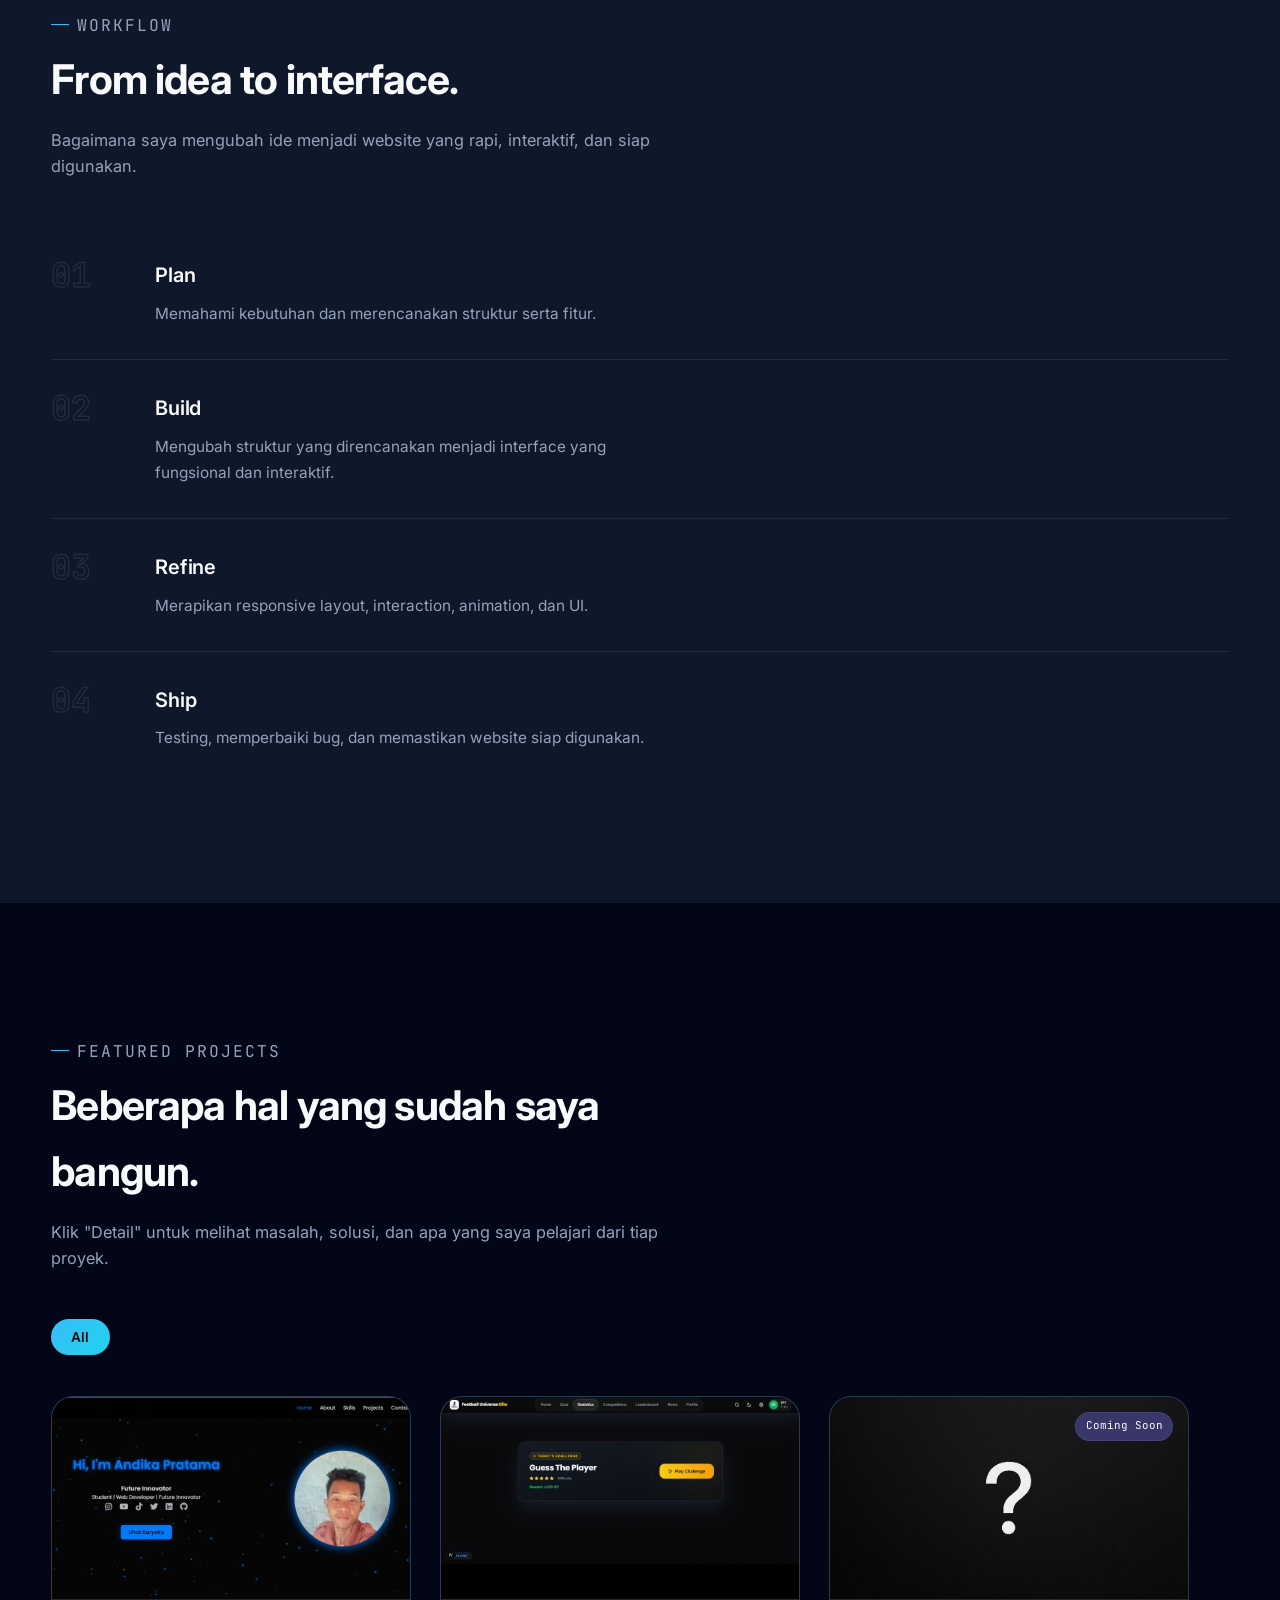
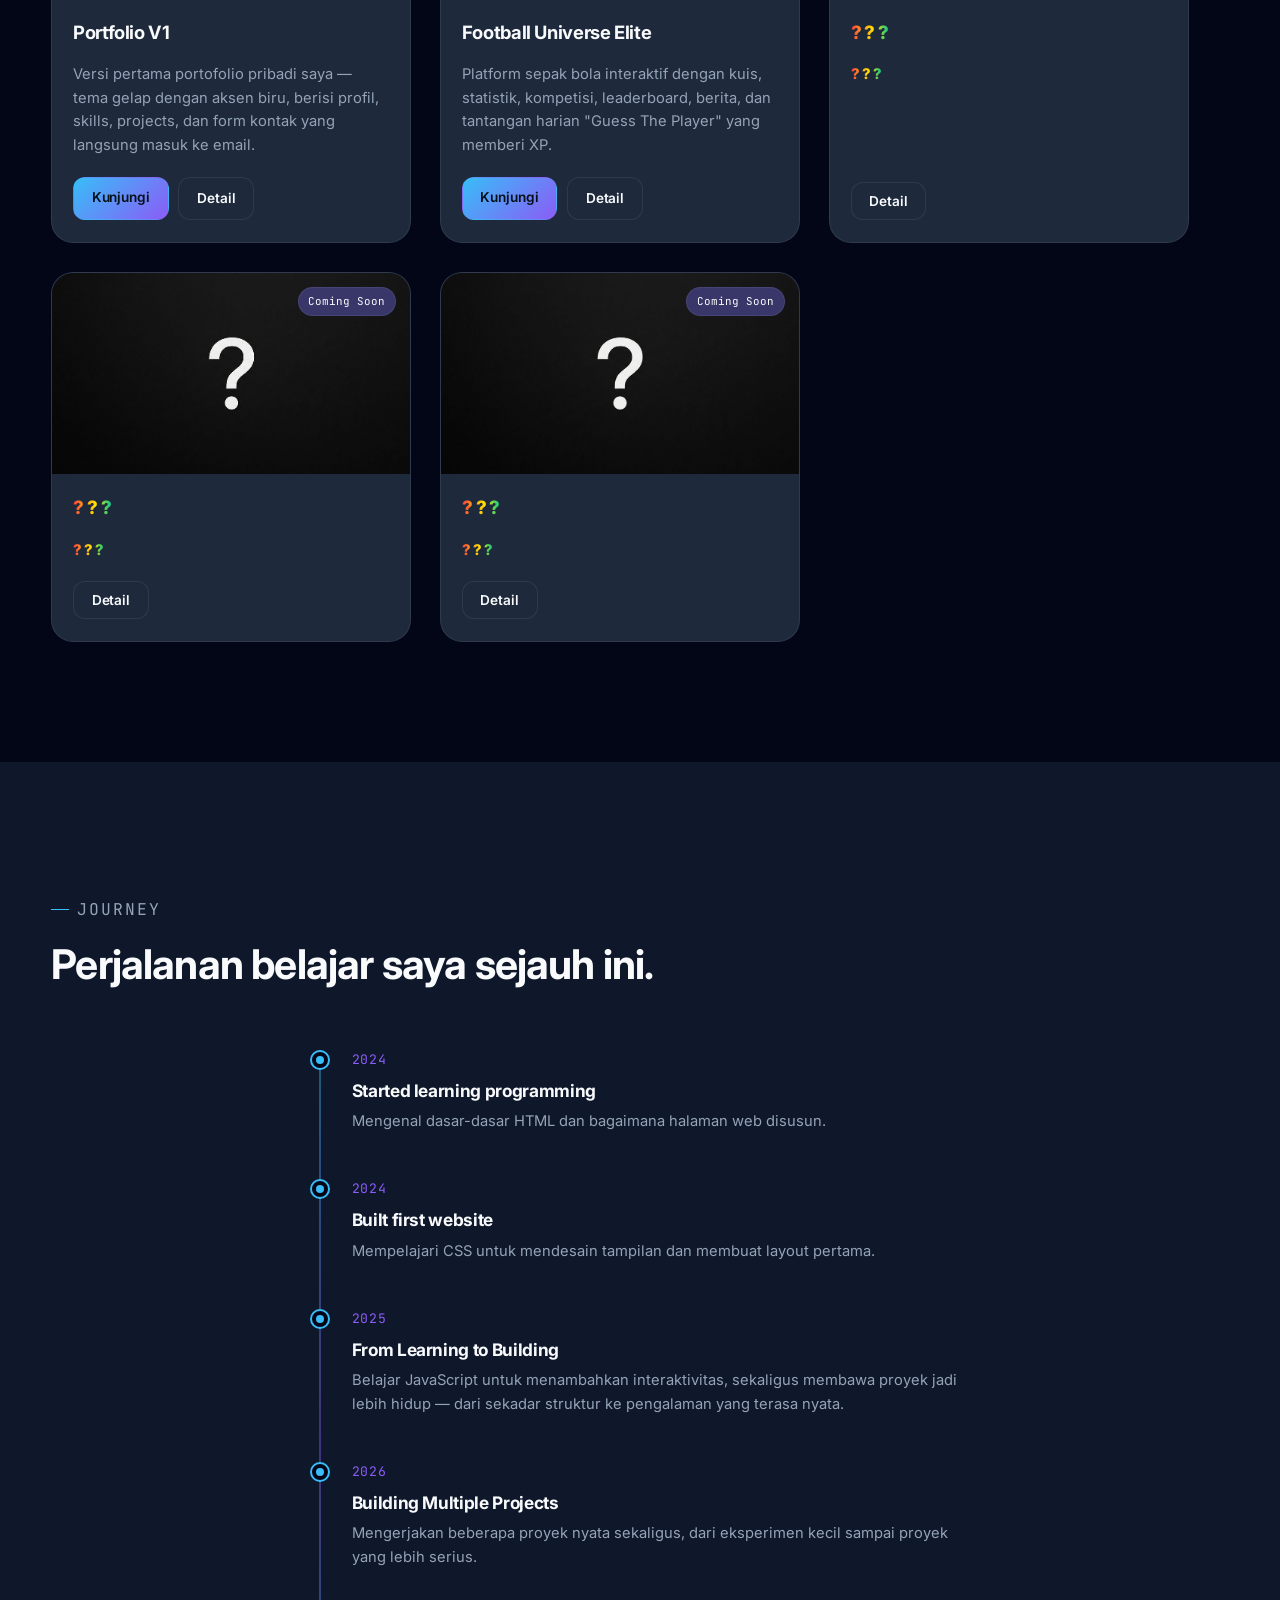
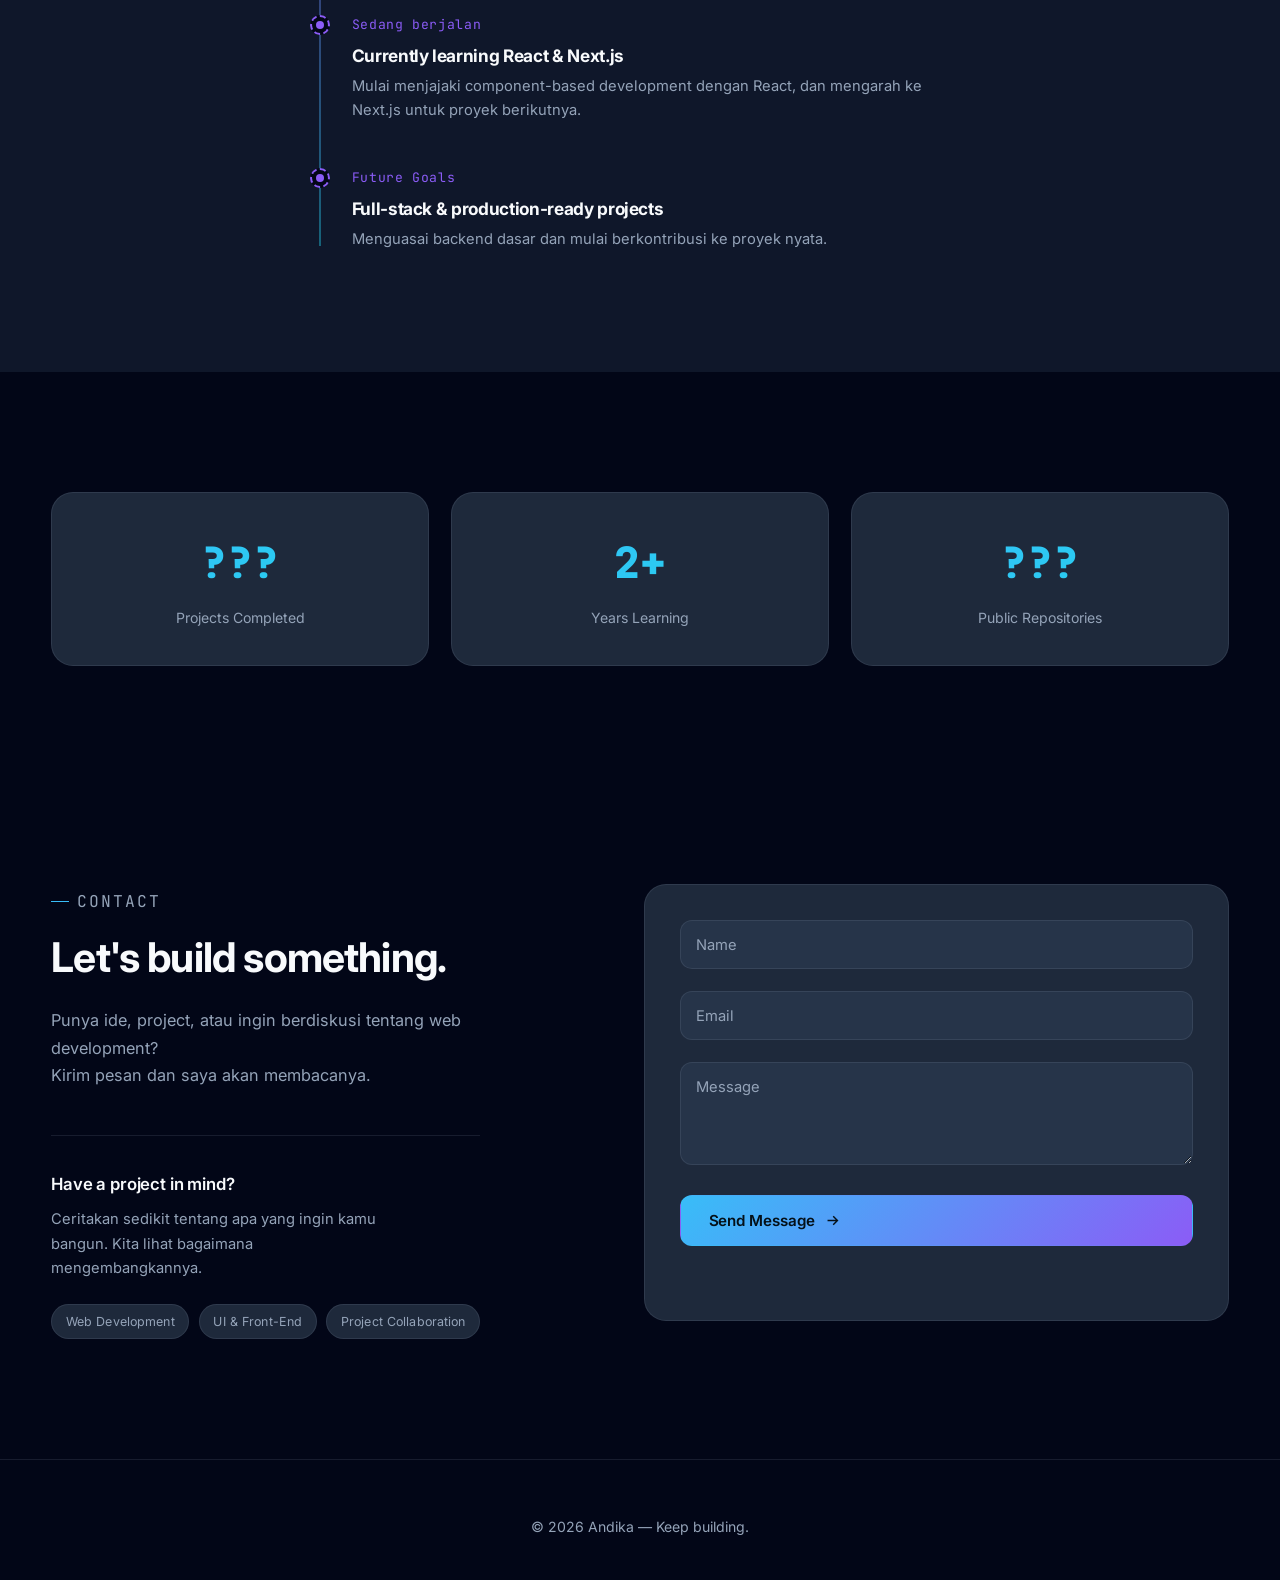
==== commit c23645ca: "Update index.html" ====
--- a/index.html
+++ b/index.html
@@ -289,6 +289,8 @@
       <div class="modal-section"><h4>Tantangan</h4><p id="modal-challenges"></p></div>
       <div class="modal-section"><h4>Yang saya pelajari</h4><p id="modal-learned"></p></div>
 
+      <div id="modal-custom"></div>
+
       <div class="modal-actions">
         <a id="modal-github" href="#" target="_blank" rel="noopener noreferrer" class="btn btn-outline btn-sm">GitHub</a>
         <a id="modal-live" href="#" target="_blank" rel="noopener noreferrer" class="btn btn-sm">Kunjungi</a>
@@ -426,7 +428,7 @@
   <div class="cmdk">
     <div class="cmdk-input-row">
       <svg viewBox="0 0 24 24" fill="none" stroke="currentColor" stroke-width="2"><circle cx="11" cy="11" r="7"/><path d="m21 21-4.3-4.3"/></svg>
-      <input type="text" id="cmdk-input" placeholder="Cari halaman atau proyek..." aria-label="Cari">
+      <input type="text" id="cmdk-input" placeholder="Cari halaman..." aria-label="Cari">
       <span class="cmdk-esc">Esc</span>
     </div>
     <div class="cmdk-list" id="cmdk-list"></div>
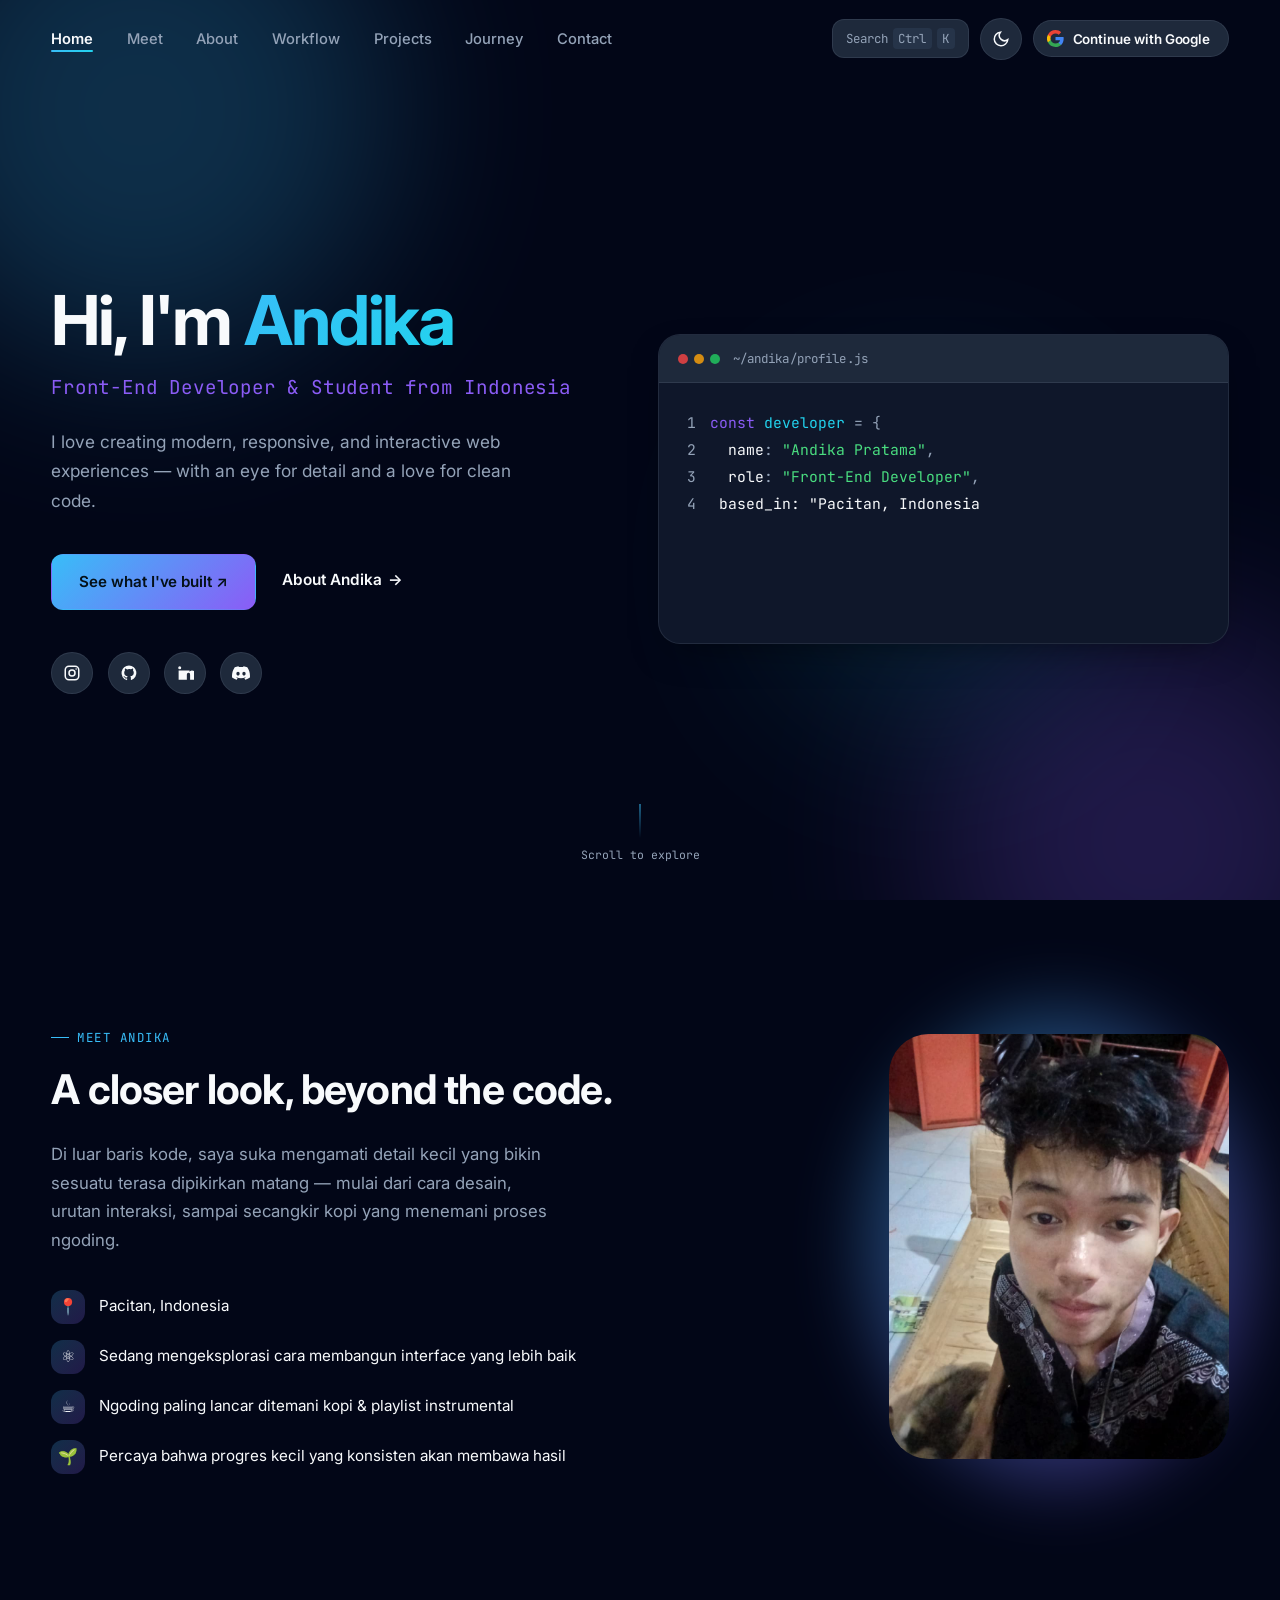
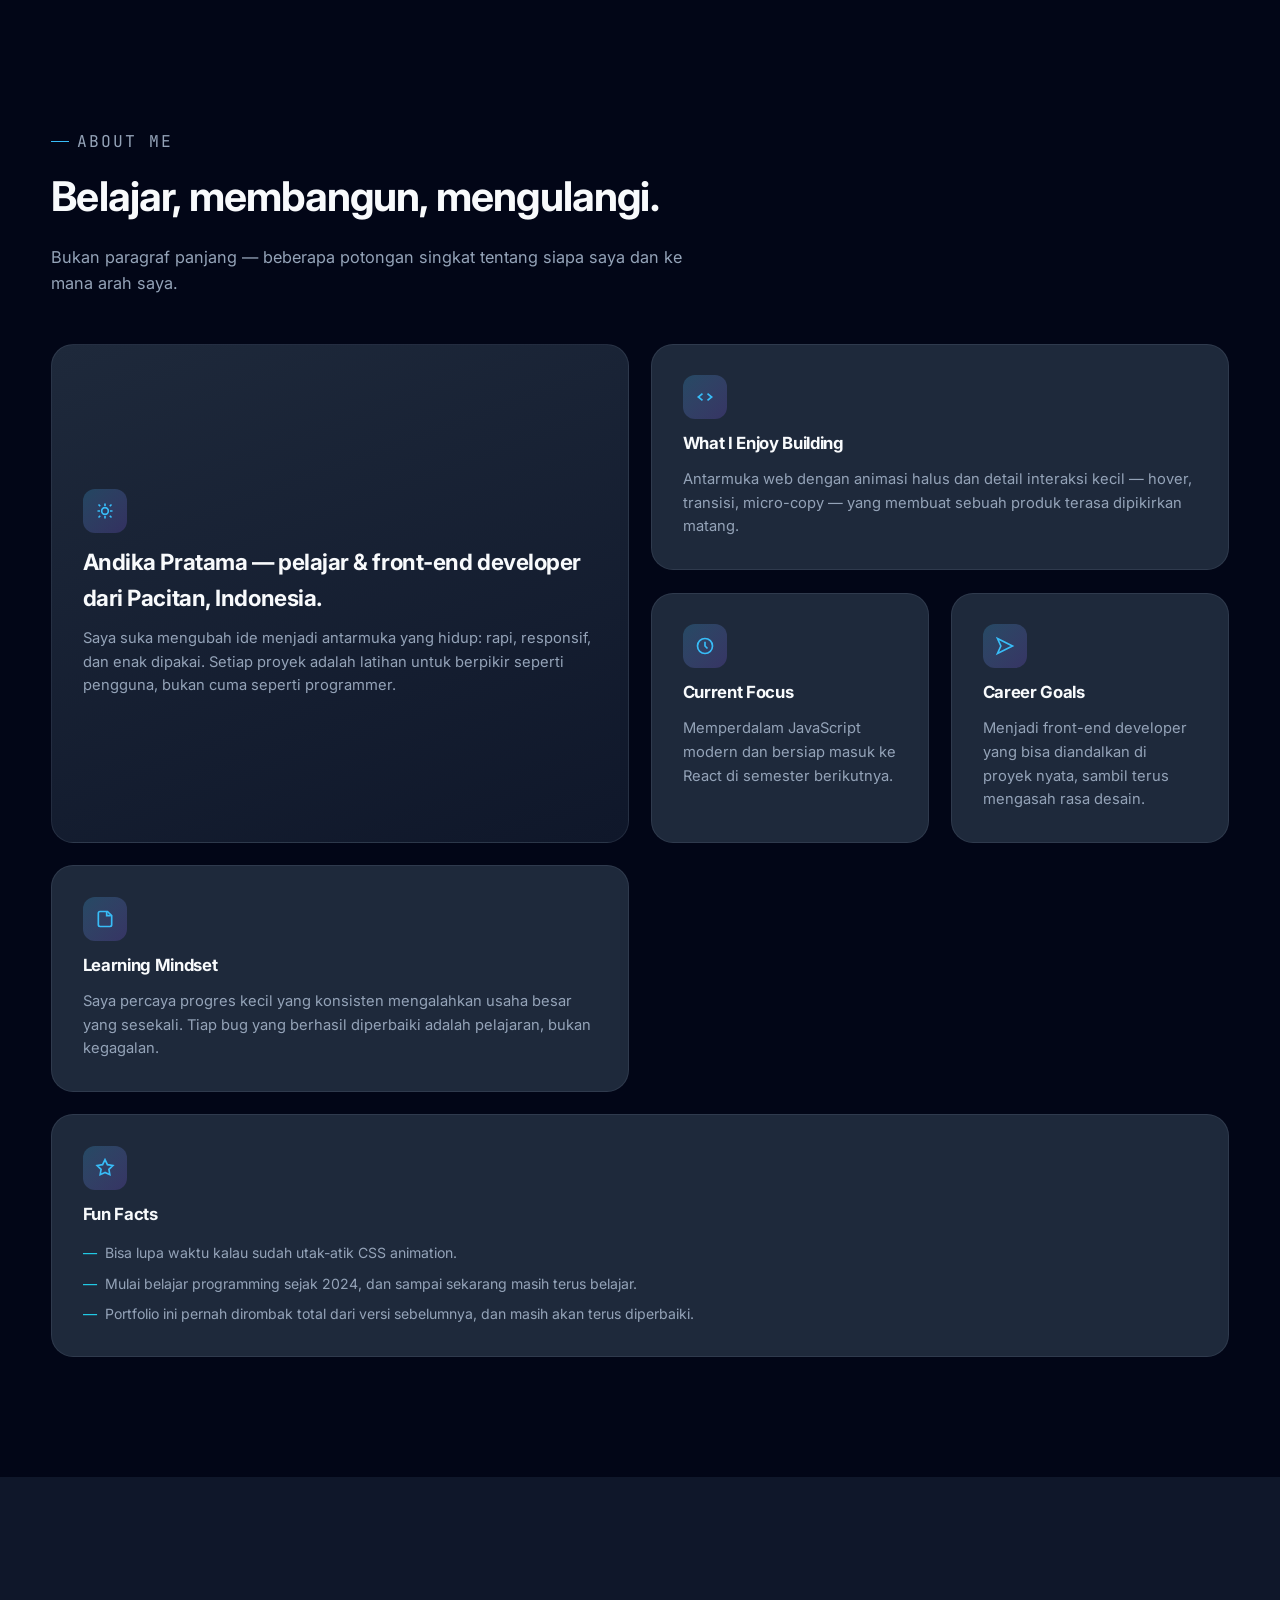
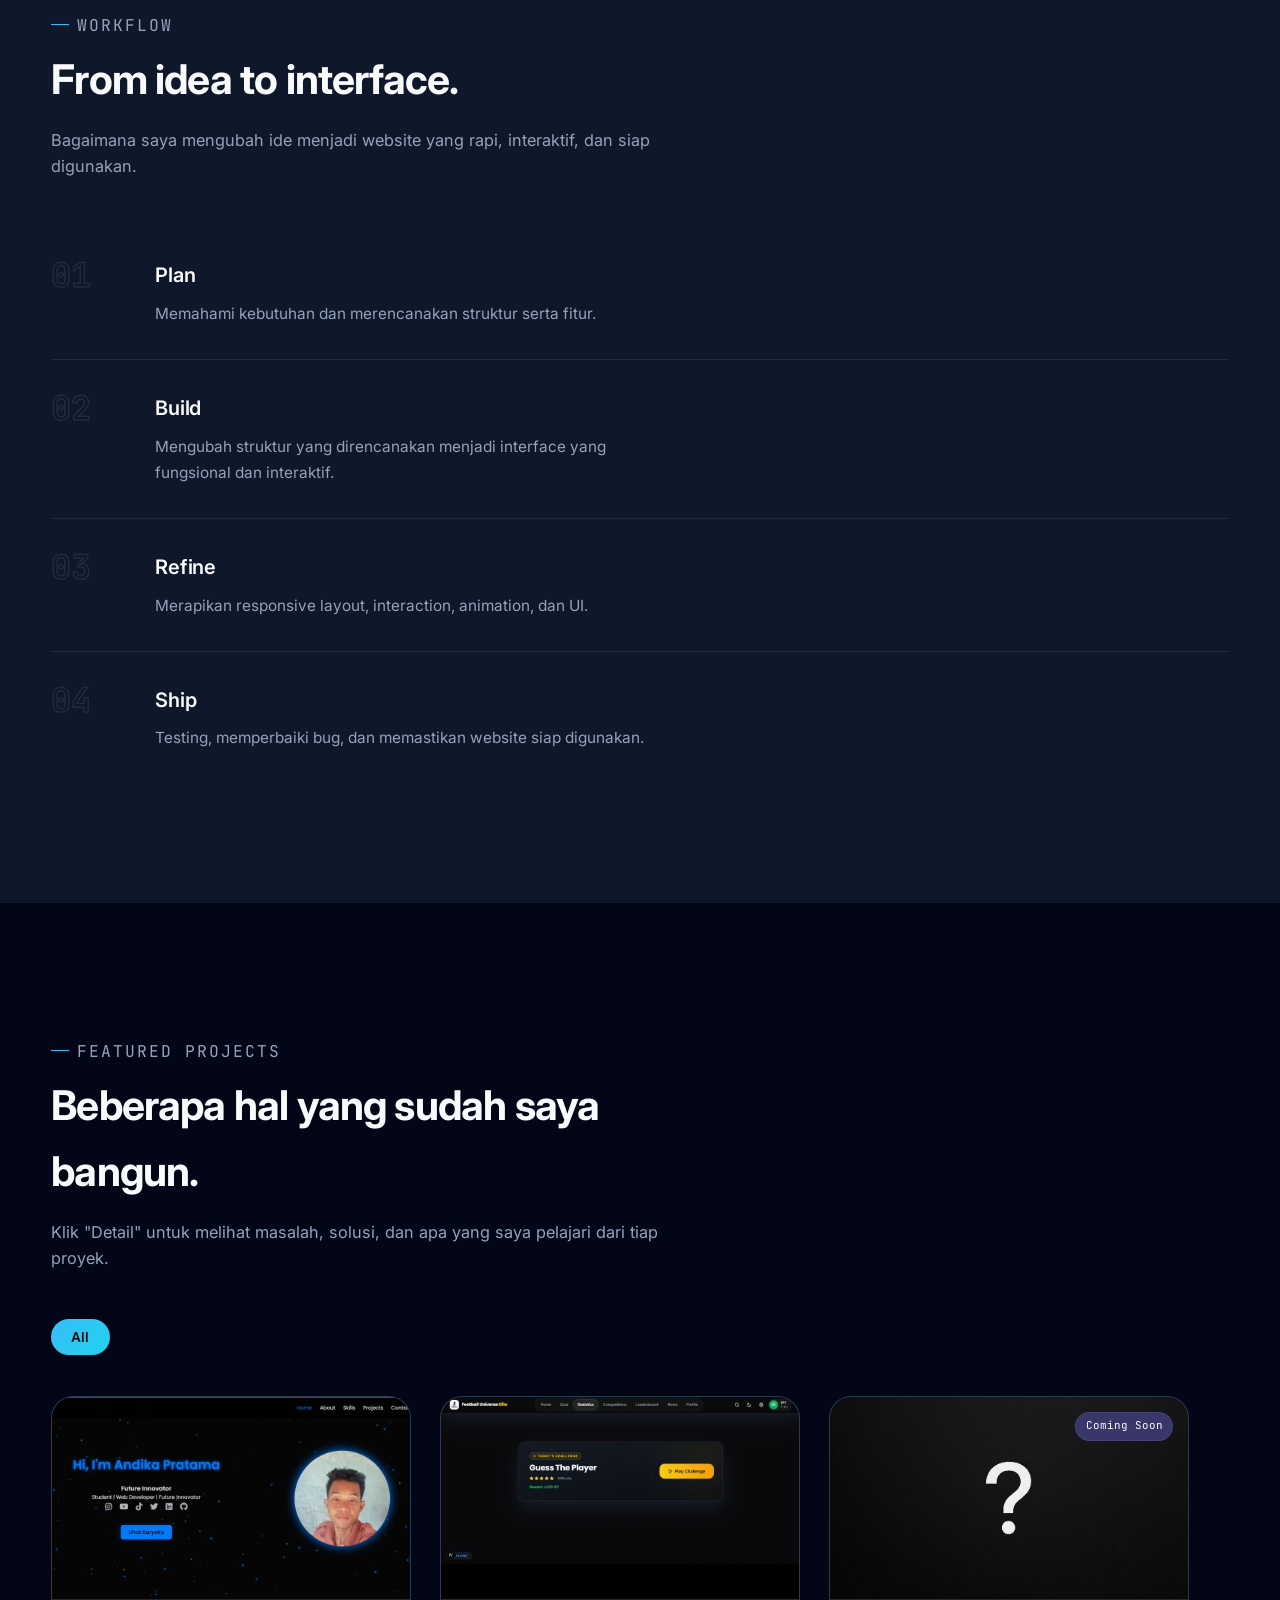
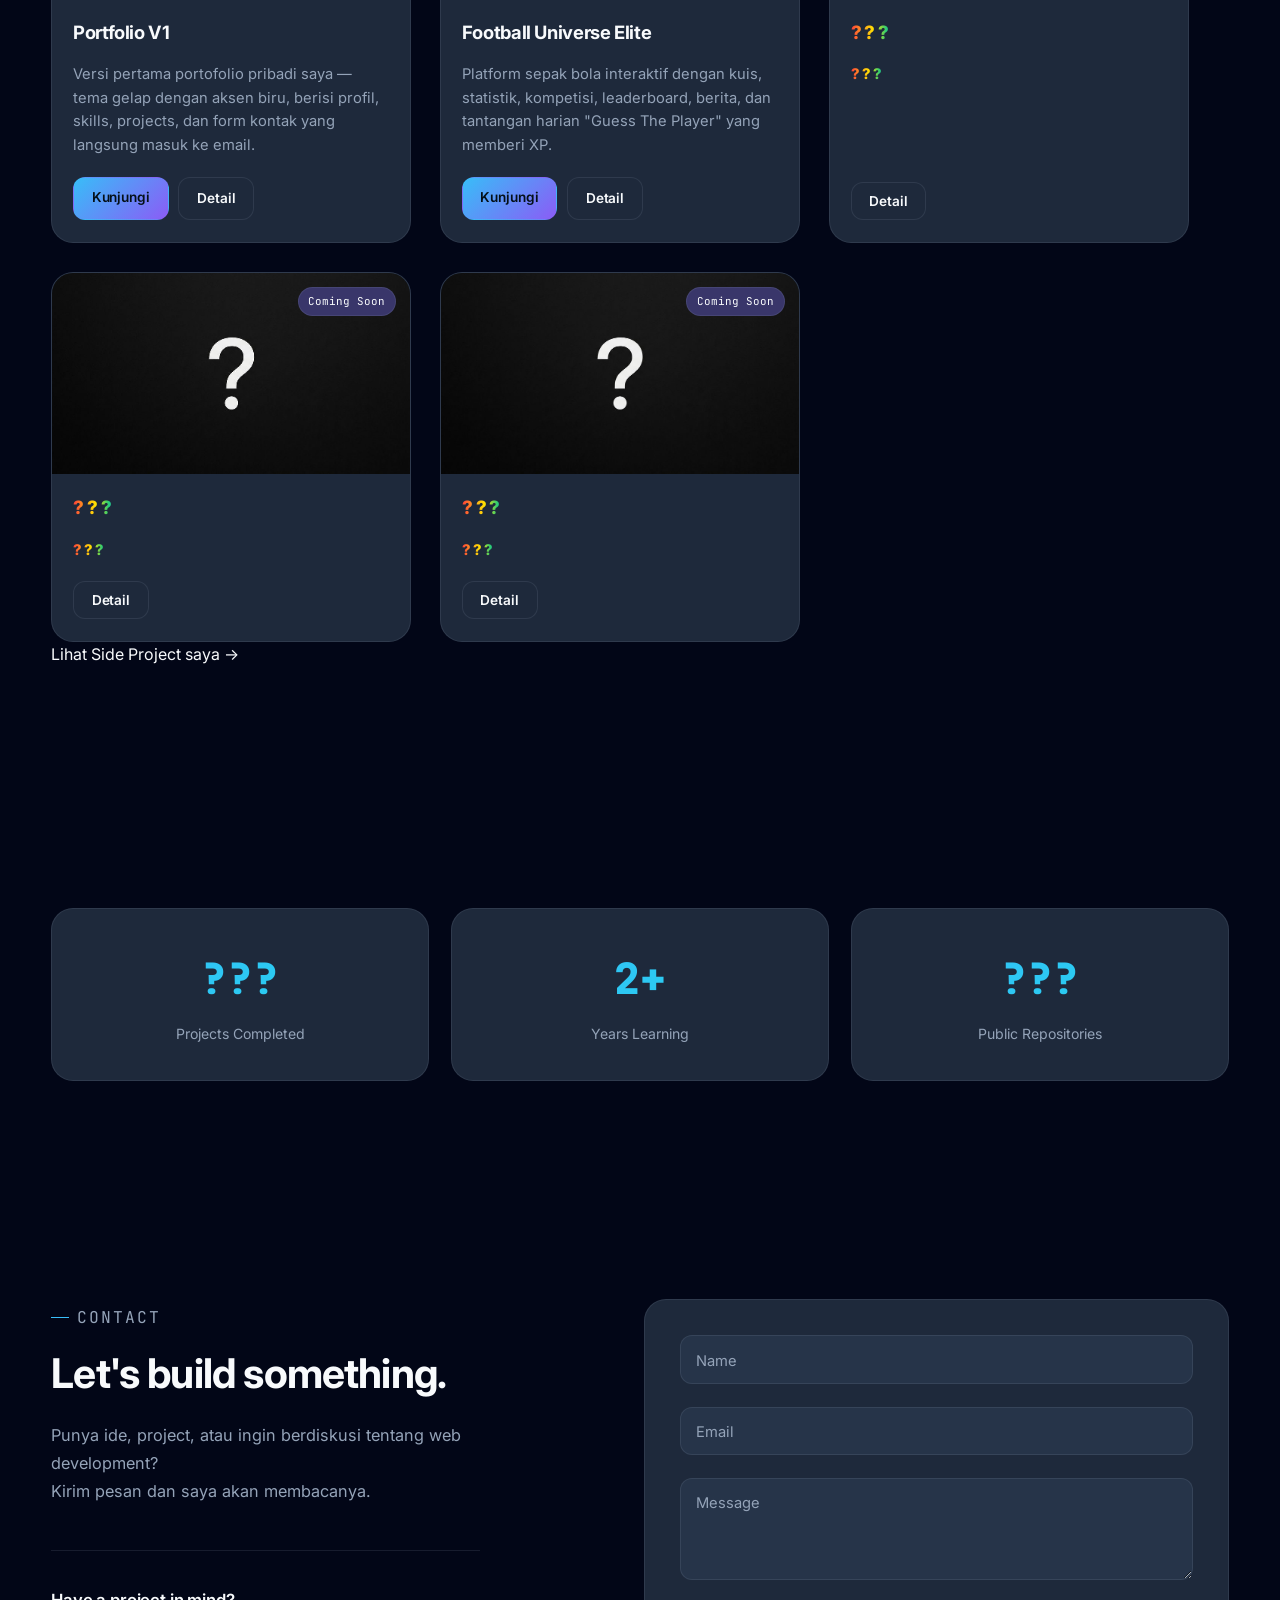
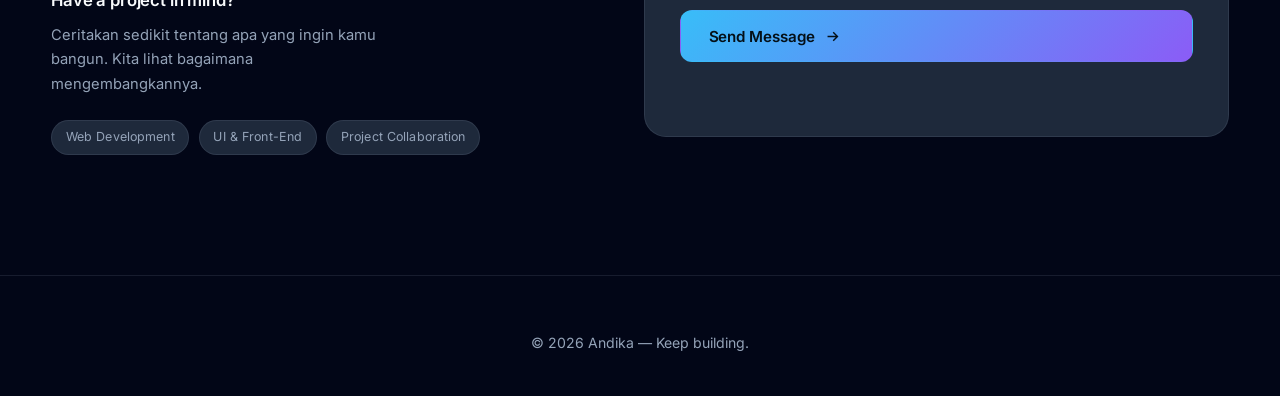
==== commit 5fe601b9: "Update index.html" ====
--- a/index.html
+++ b/index.html
@@ -208,8 +208,8 @@
           <h3>Fun Facts</h3>
           <ul class="fun-fact-list">
             <li>Bisa lupa waktu kalau sudah utak-atik CSS animation.</li>
-            <li>Ngoding paling lancar ditemani kopi dan playlist instrumental.</li>
-            <li>Portfolio ini sudah masuk revisi ketiga — dan masih akan terus diperbaiki.</li>
+            <li>Mulai belajar programming sejak 2024, dan sampai sekarang masih terus belajar.</li>
+            <li>Portfolio ini pernah dirombak total dari versi sebelumnya, dan masih akan terus diperbaiki.</li>
           </ul>
         </div>
       </div>
@@ -272,77 +272,9 @@
       </div>
 
       <div class="project-grid" id="project-grid"><!-- Rendered by js/modules/projects.js from PROJECTS data --></div>
-    </div>
-  </section>
-
- 
-  <div class="modal-overlay" id="project-modal" role="dialog" aria-modal="true" aria-labelledby="modal-title">
-    <div class="modal">
-      <button class="modal-close" id="modal-close" aria-label="Tutup">
-        <svg width="16" height="16" viewBox="0 0 24 24" fill="none" stroke="currentColor" stroke-width="2"><path d="M6 6l12 12M18 6 6 18"/></svg>
-      </button>
-      <h3 id="modal-title"></h3>
-
-      <div class="modal-section"><h4>Latar belakang</h4><p id="modal-problem"></p></div>
-      <div class="modal-section"><h4>Solusi</h4><p id="modal-solution"></p></div>
-      <div class="modal-section"><h4>Fitur</h4><ul id="modal-features"></ul></div>
-      <div class="modal-section"><h4>Tantangan</h4><p id="modal-challenges"></p></div>
-      <div class="modal-section"><h4>Yang saya pelajari</h4><p id="modal-learned"></p></div>
-
-      <div id="modal-custom"></div>
-
-      <div class="modal-actions">
-        <a id="modal-github" href="#" target="_blank" rel="noopener noreferrer" class="btn btn-outline btn-sm">GitHub</a>
-        <a id="modal-live" href="#" target="_blank" rel="noopener noreferrer" class="btn btn-sm">Kunjungi</a>
-      </div>
-    </div>
-  </div>
-
-  
-  <section id="journey" class="section-pad" style="background:var(--surface)">
-    <div class="container">
-      <div class="section-head" data-reveal="up">
-        <p class="eyebrow">Journey</p>
-        <h2>Perjalanan belajar saya sejauh ini.</h2>
-      </div>
-
-      <div class="timeline">
-        <div class="timeline-item" data-reveal="left">
-          <div class="timeline-dot"></div>
-          <span class="timeline-year">2024</span>
-          <h3>Started learning programming</h3>
-          <p>Mengenal dasar-dasar HTML dan bagaimana halaman web disusun.</p>
-        </div>
-        <div class="timeline-item" data-reveal="left" style="transition-delay:.06s">
-          <div class="timeline-dot"></div>
-          <span class="timeline-year">2024</span>
-          <h3>Built first website</h3>
-          <p>Mempelajari CSS untuk mendesain tampilan dan membuat layout pertama.</p>
-        </div>
-        <div class="timeline-item" data-reveal="left" style="transition-delay:.12s">
-          <div class="timeline-dot"></div>
-          <span class="timeline-year">2025</span>
-          <h3>From Learning to Building</h3>
-          <p>Belajar JavaScript untuk menambahkan interaktivitas, sekaligus membawa proyek jadi lebih hidup — dari sekadar struktur ke pengalaman yang terasa nyata.</p>
-        </div>
-        <div class="timeline-item" data-reveal="left" style="transition-delay:.18s">
-          <div class="timeline-dot"></div>
-          <span class="timeline-year">2026</span>
-          <h3>Building Multiple Projects</h3>
-          <p>Mengerjakan beberapa proyek nyata sekaligus, dari eksperimen kecil sampai proyek yang lebih serius.</p>
-        </div>
-        <div class="timeline-item is-future" data-reveal="left" style="transition-delay:.24s">
-          <div class="timeline-dot"></div>
-          <span class="timeline-year">Sedang berjalan</span>
-          <h3>Currently learning React &amp; Next.js</h3>
-          <p>Mulai menjajaki component-based development dengan React, dan mengarah ke Next.js untuk proyek berikutnya.</p>
-        </div>
-        <div class="timeline-item is-future" data-reveal="left" style="transition-delay:.3s">
-          <div class="timeline-dot"></div>
-          <span class="timeline-year">Future Goals</span>
-          <h3>Full-stack &amp; production-ready projects</h3>
-          <p>Menguasai backend dasar dan mulai berkontribusi ke proyek nyata.</p>
-        </div>
+
+      <div class="fun-toggle-wrap">
+        <a class="fun-toggle" id="fun-toggle" href="side-project/">Lihat Side Project saya <span aria-hidden="true">→</span></a>
       </div>
     </div>
   </section>
--- a/css/style.css
+++ b/css/style.css
@@ -477,6 +477,11 @@
 .modal-section p, .modal-section li{ color: var(--muted); font-size: .93rem; }
 .modal-section ul{ display: flex; flex-direction: column; gap: .4rem; }
 .modal-section ul li::before{ content: "→ "; color: var(--primary); }
+.modal-facts{ display: flex; flex-direction: column; }
+.modal-fact{ display: flex; justify-content: space-between; gap: 1rem; padding: .6rem 0; border-bottom: 1px solid var(--border); font-size: .9rem; }
+.modal-fact:last-child{ border-bottom: none; }
+.modal-fact span:first-child{ color: var(--muted); }
+.modal-fact span:last-child{ color: var(--text); text-align: right; }
 .modal-actions{ display: flex; gap: .7rem; margin-top: 1.8rem; flex-wrap: wrap; }
 
 .timeline{ position: relative; max-width: 660px; margin: 0 auto; padding-left: 2.6rem; }
